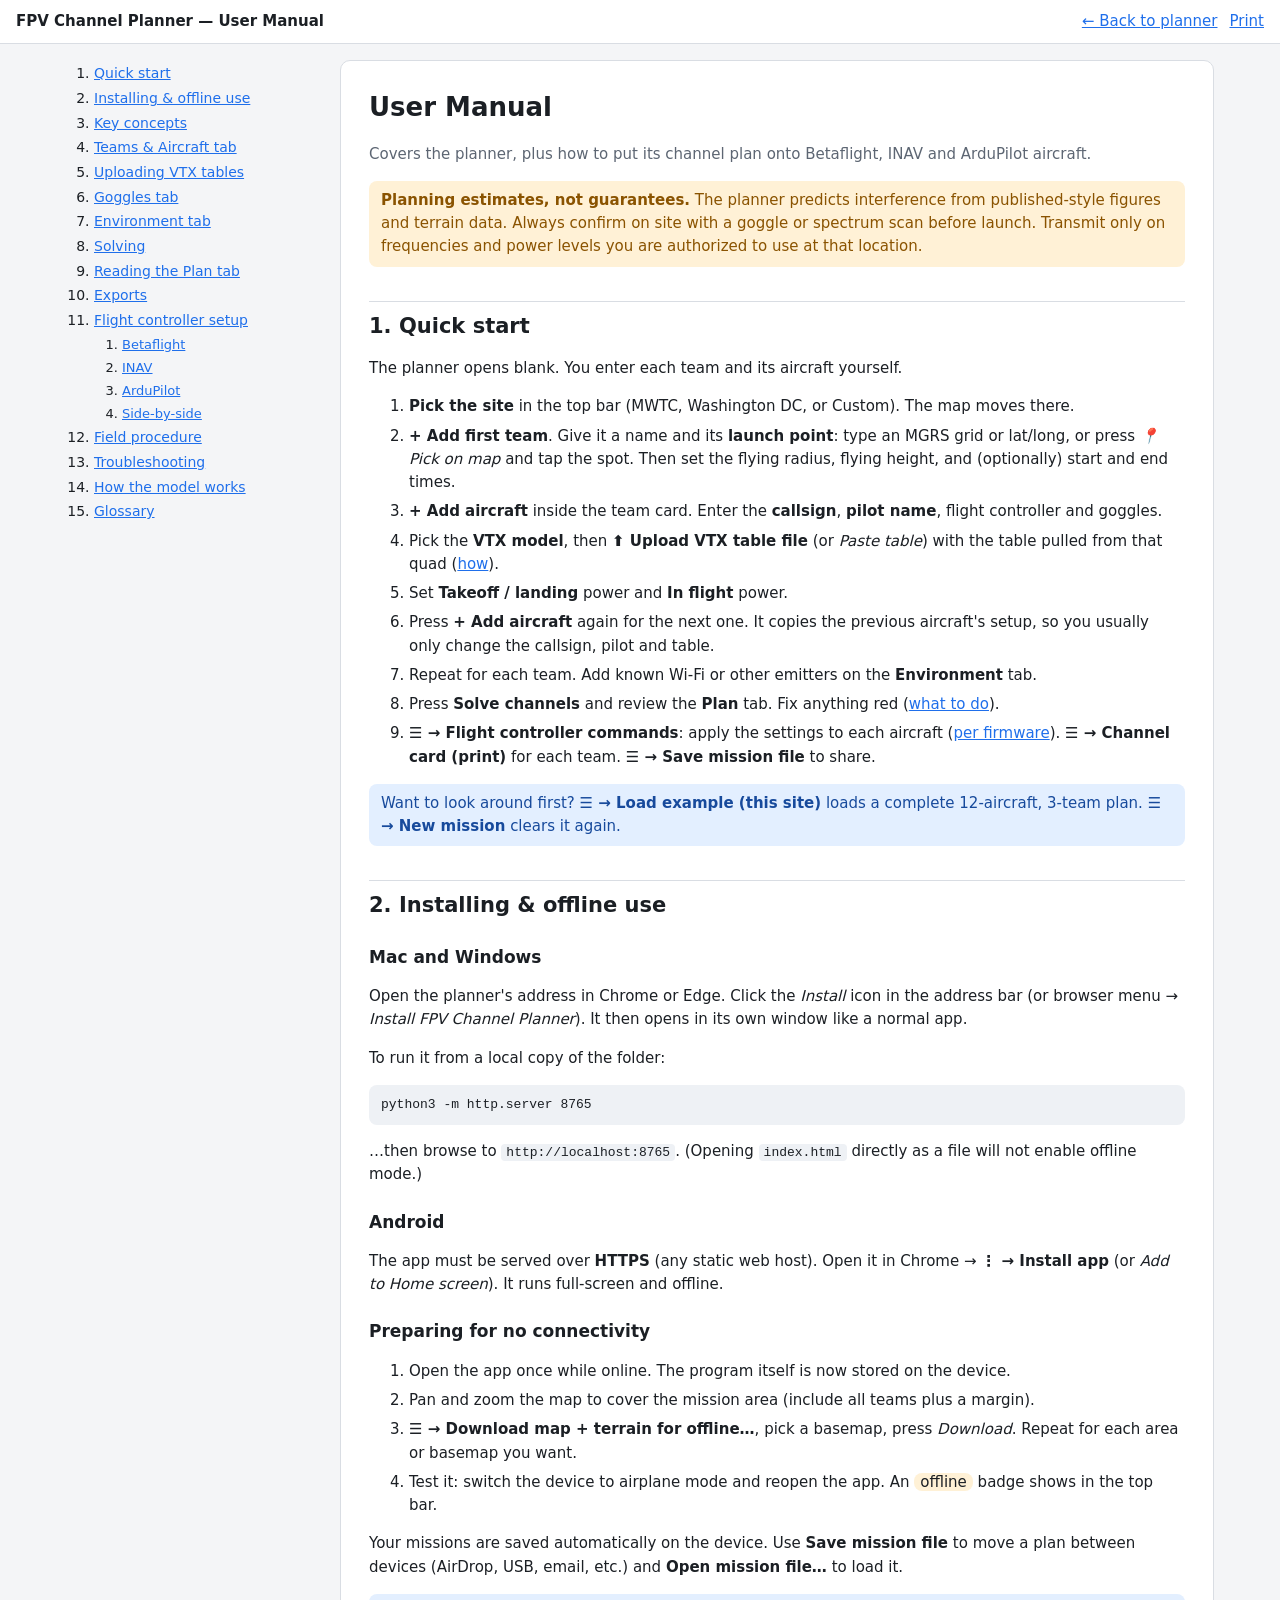
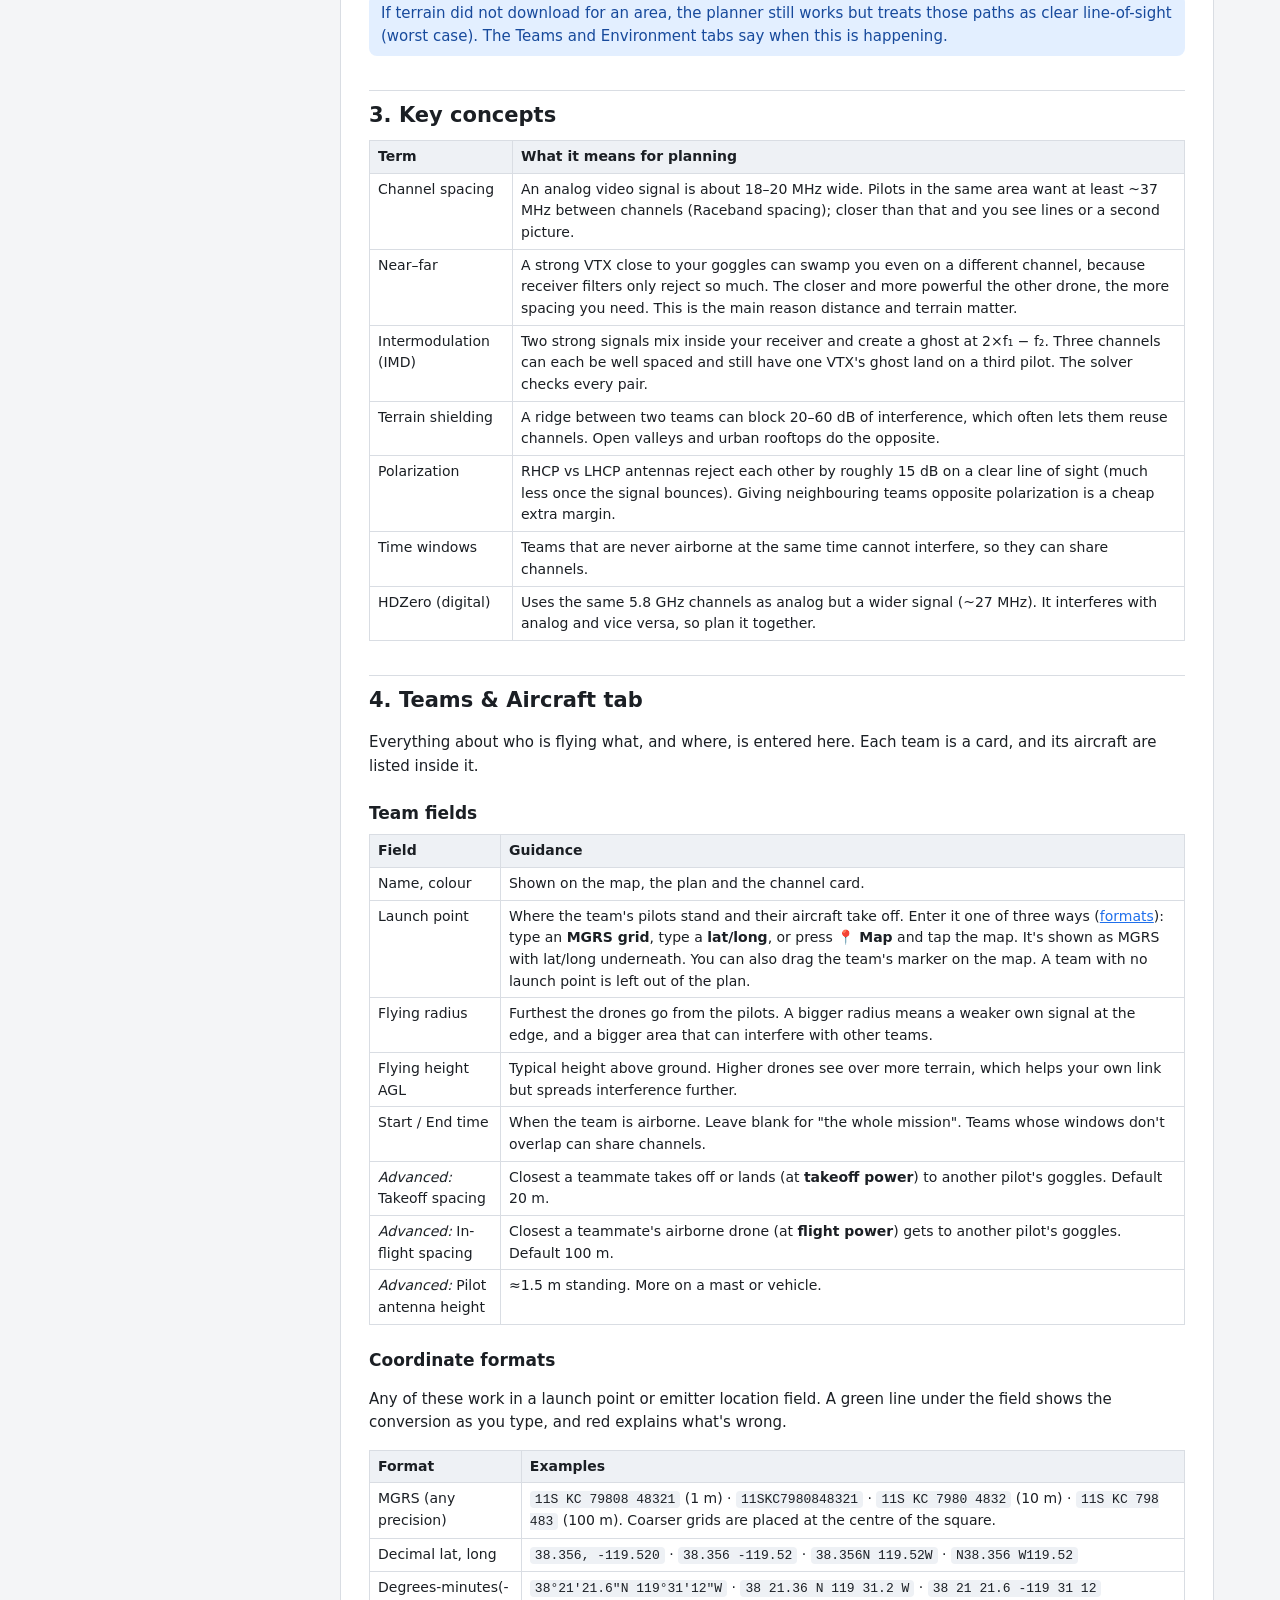
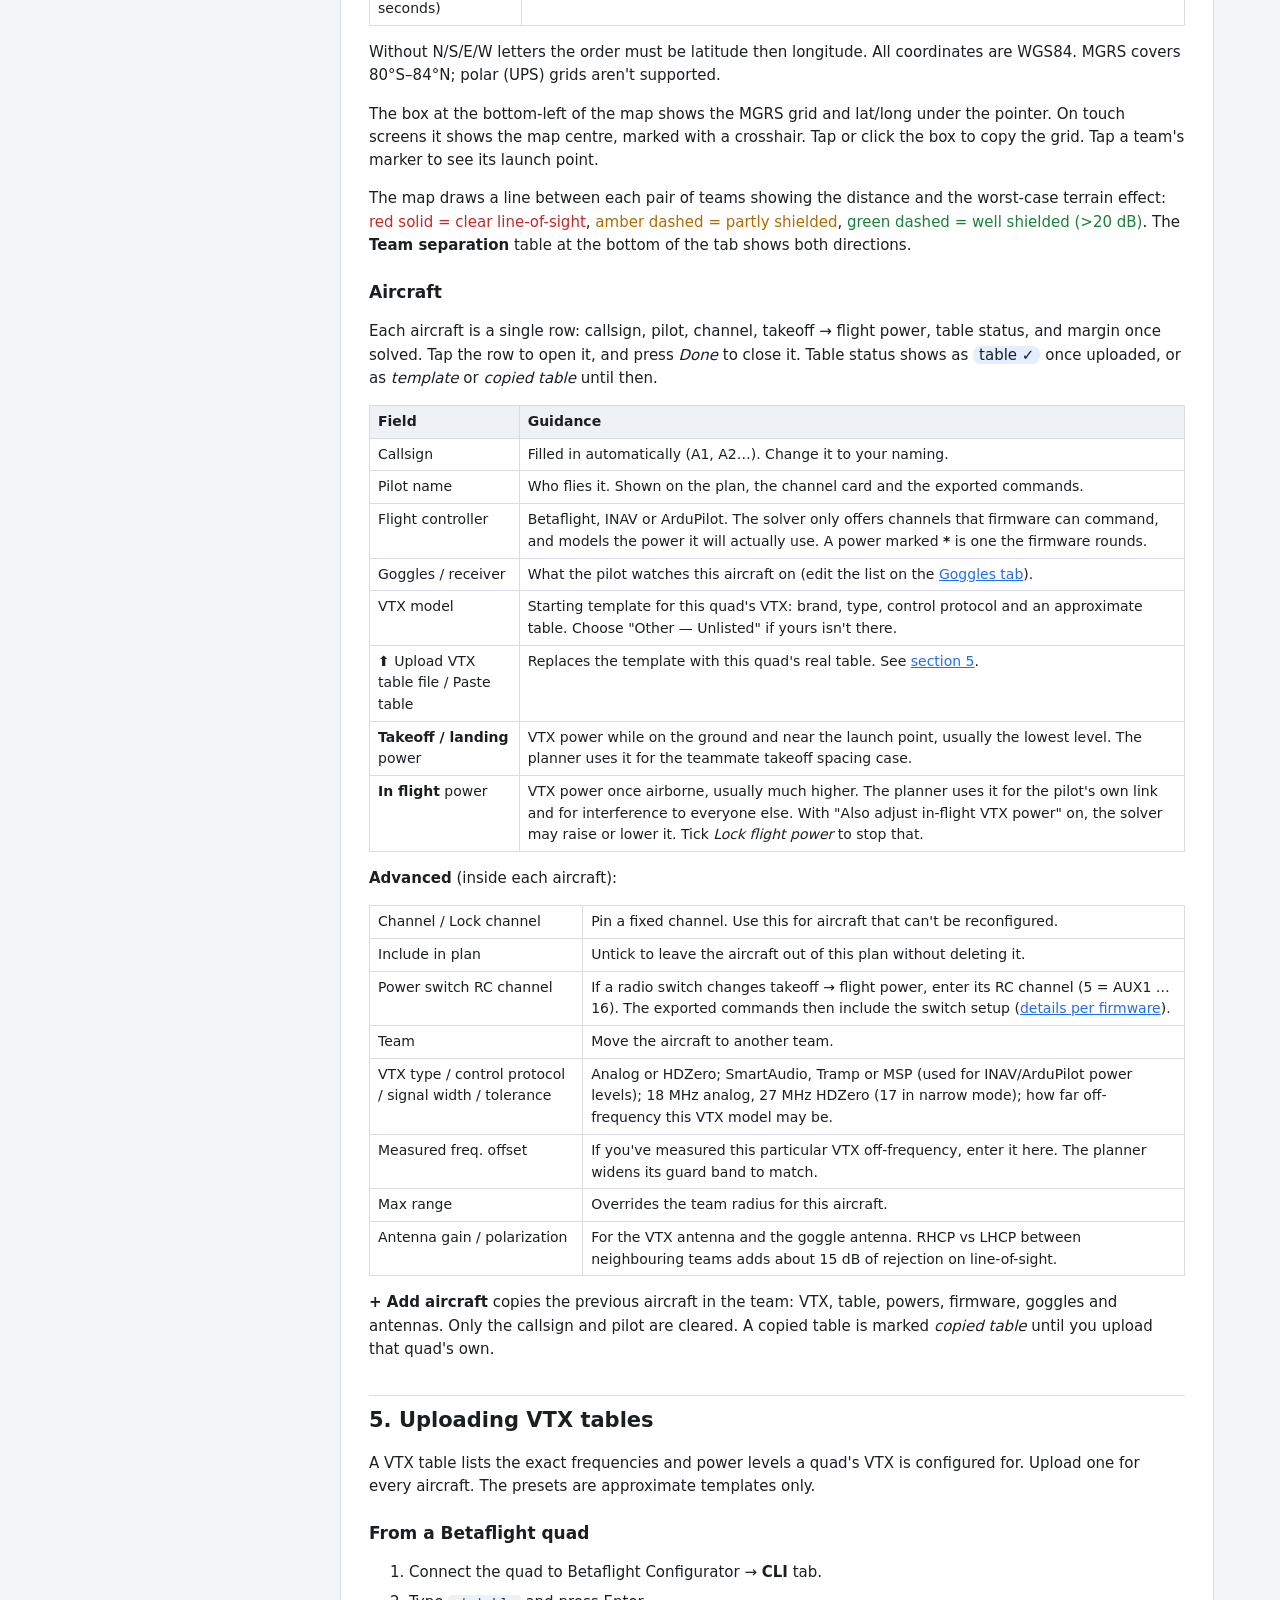
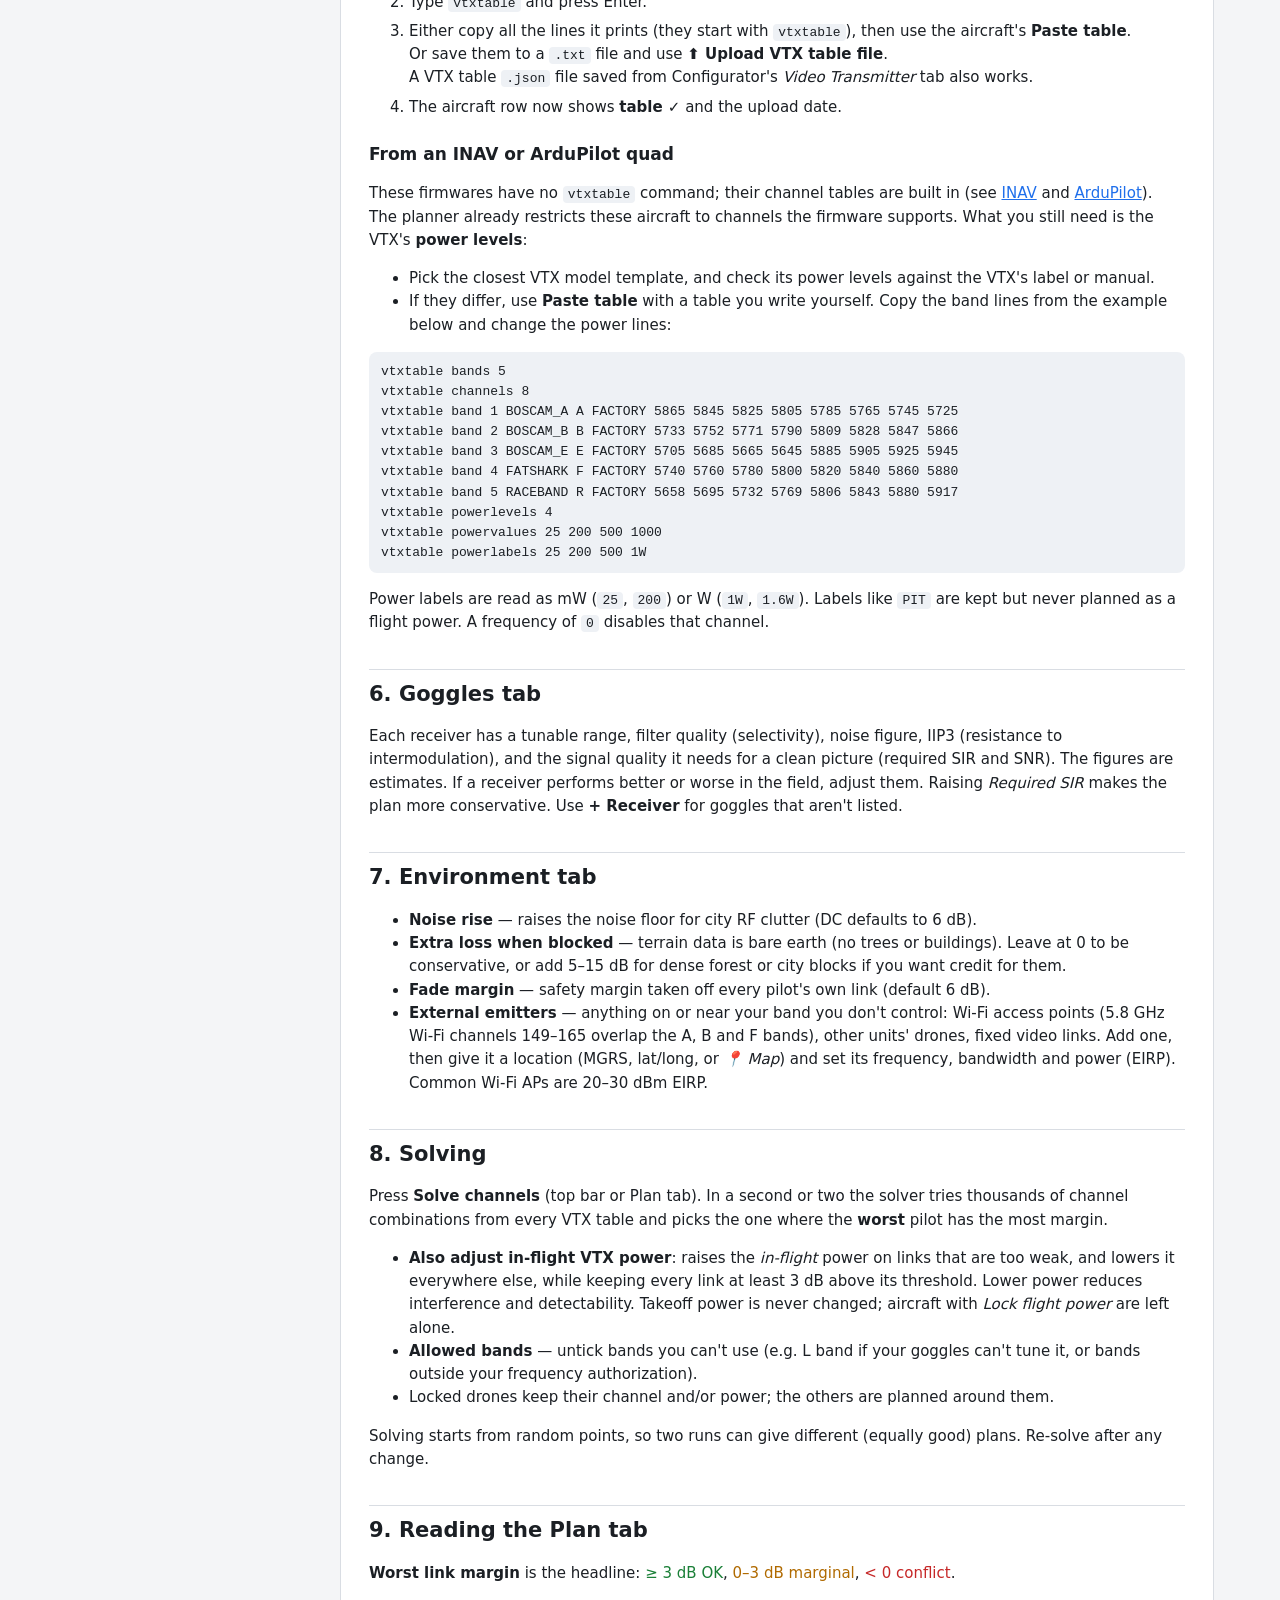
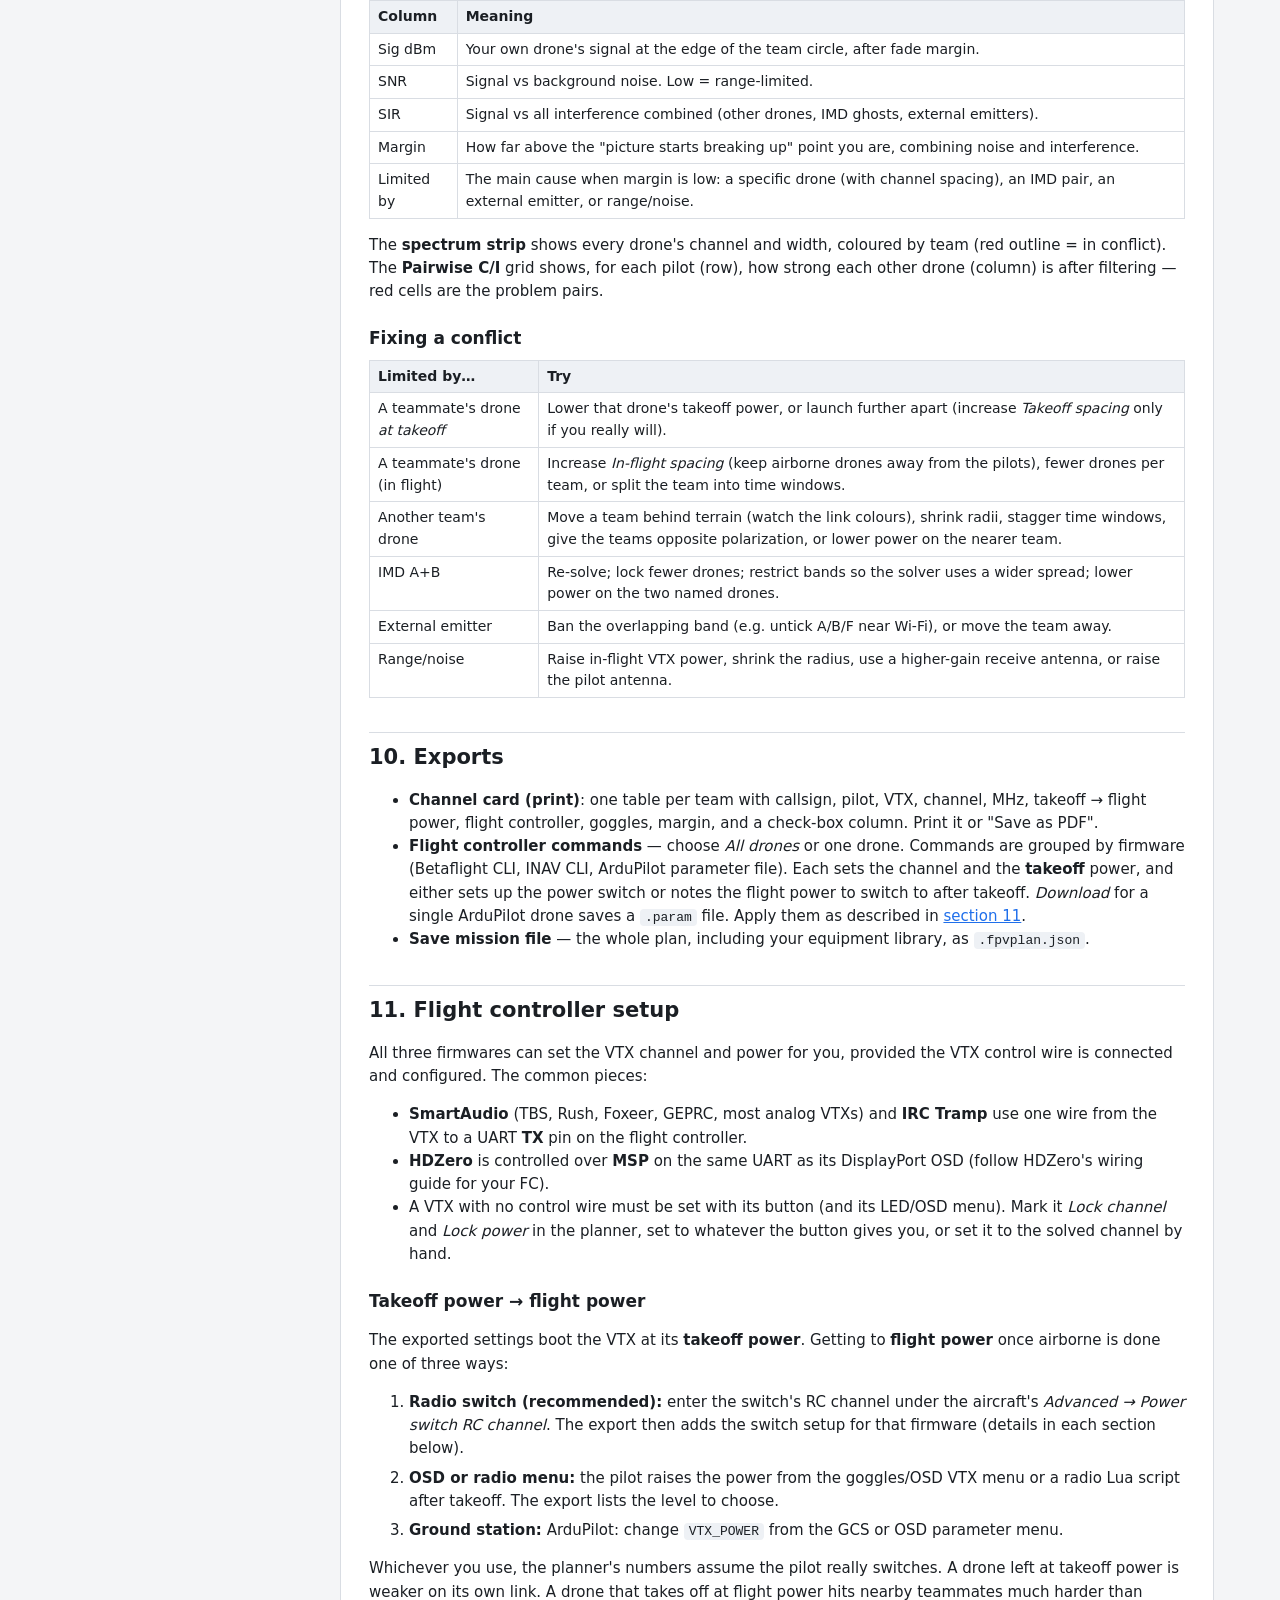
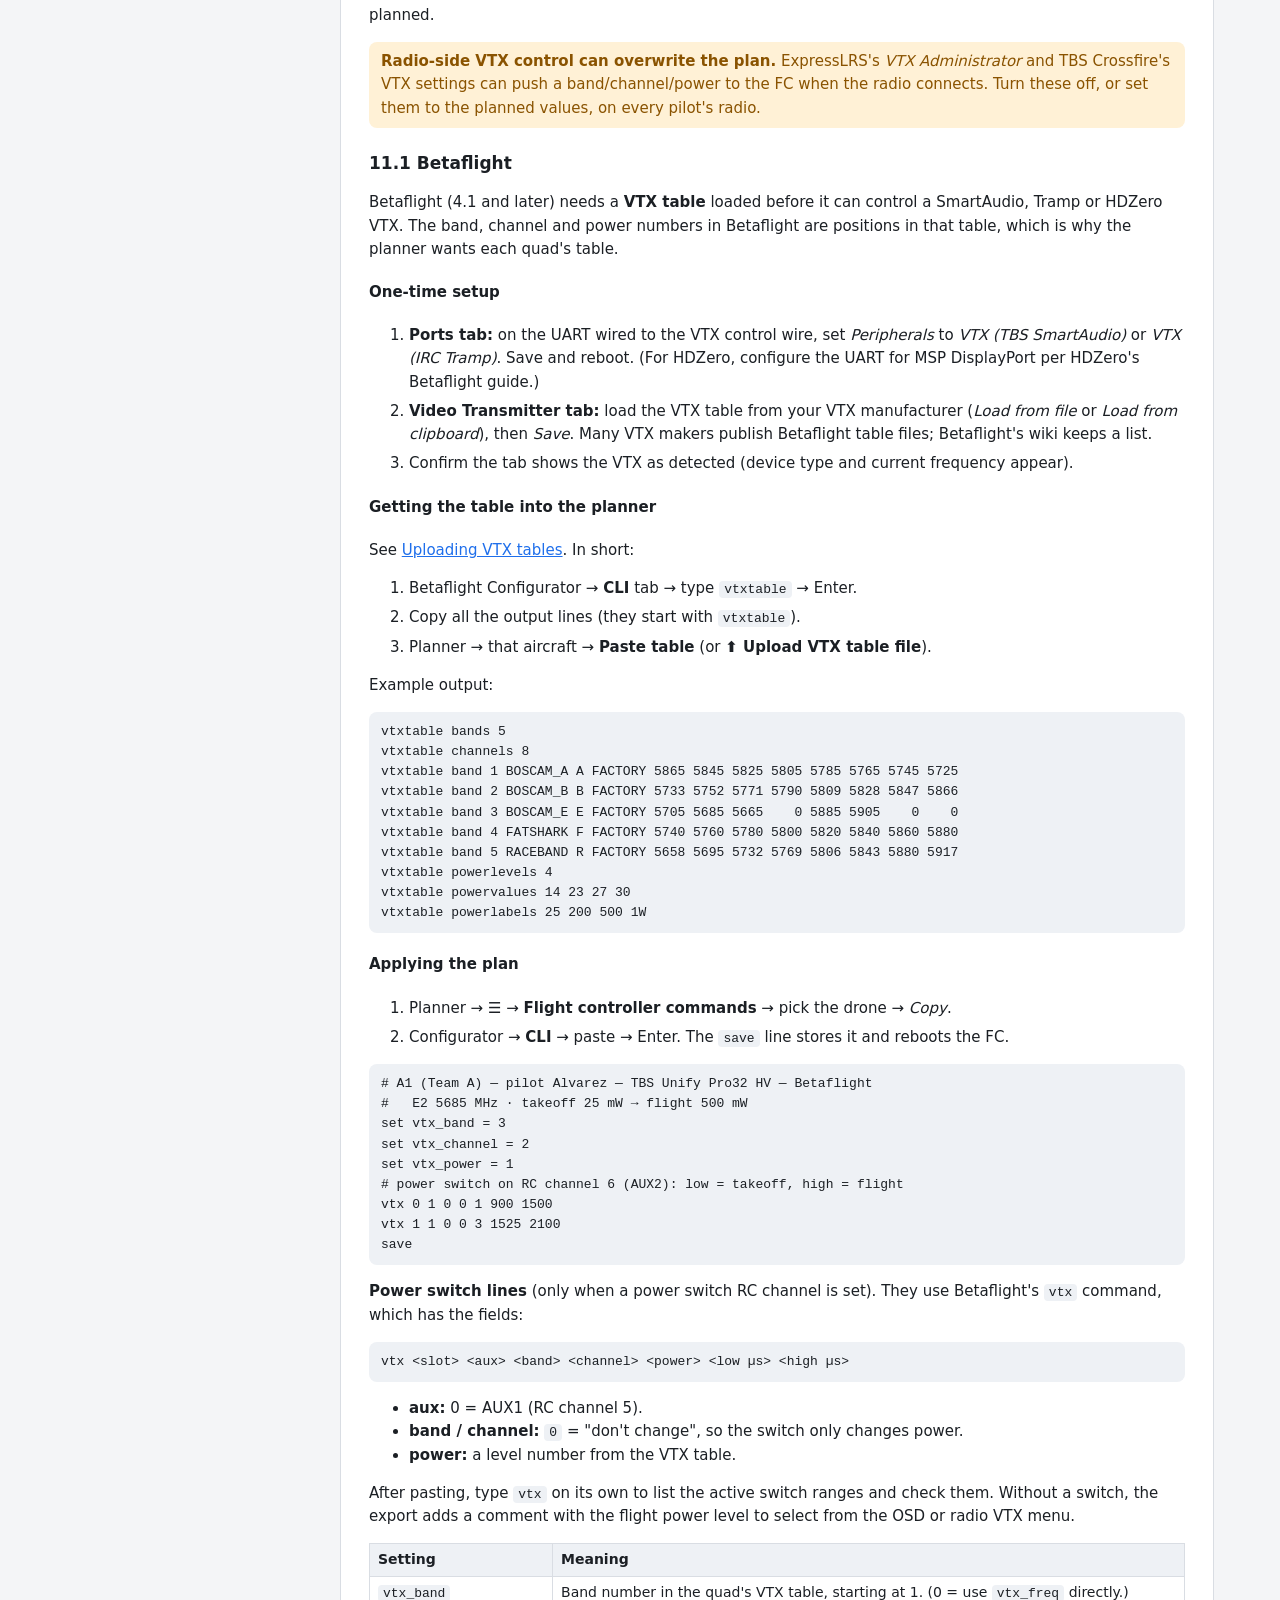
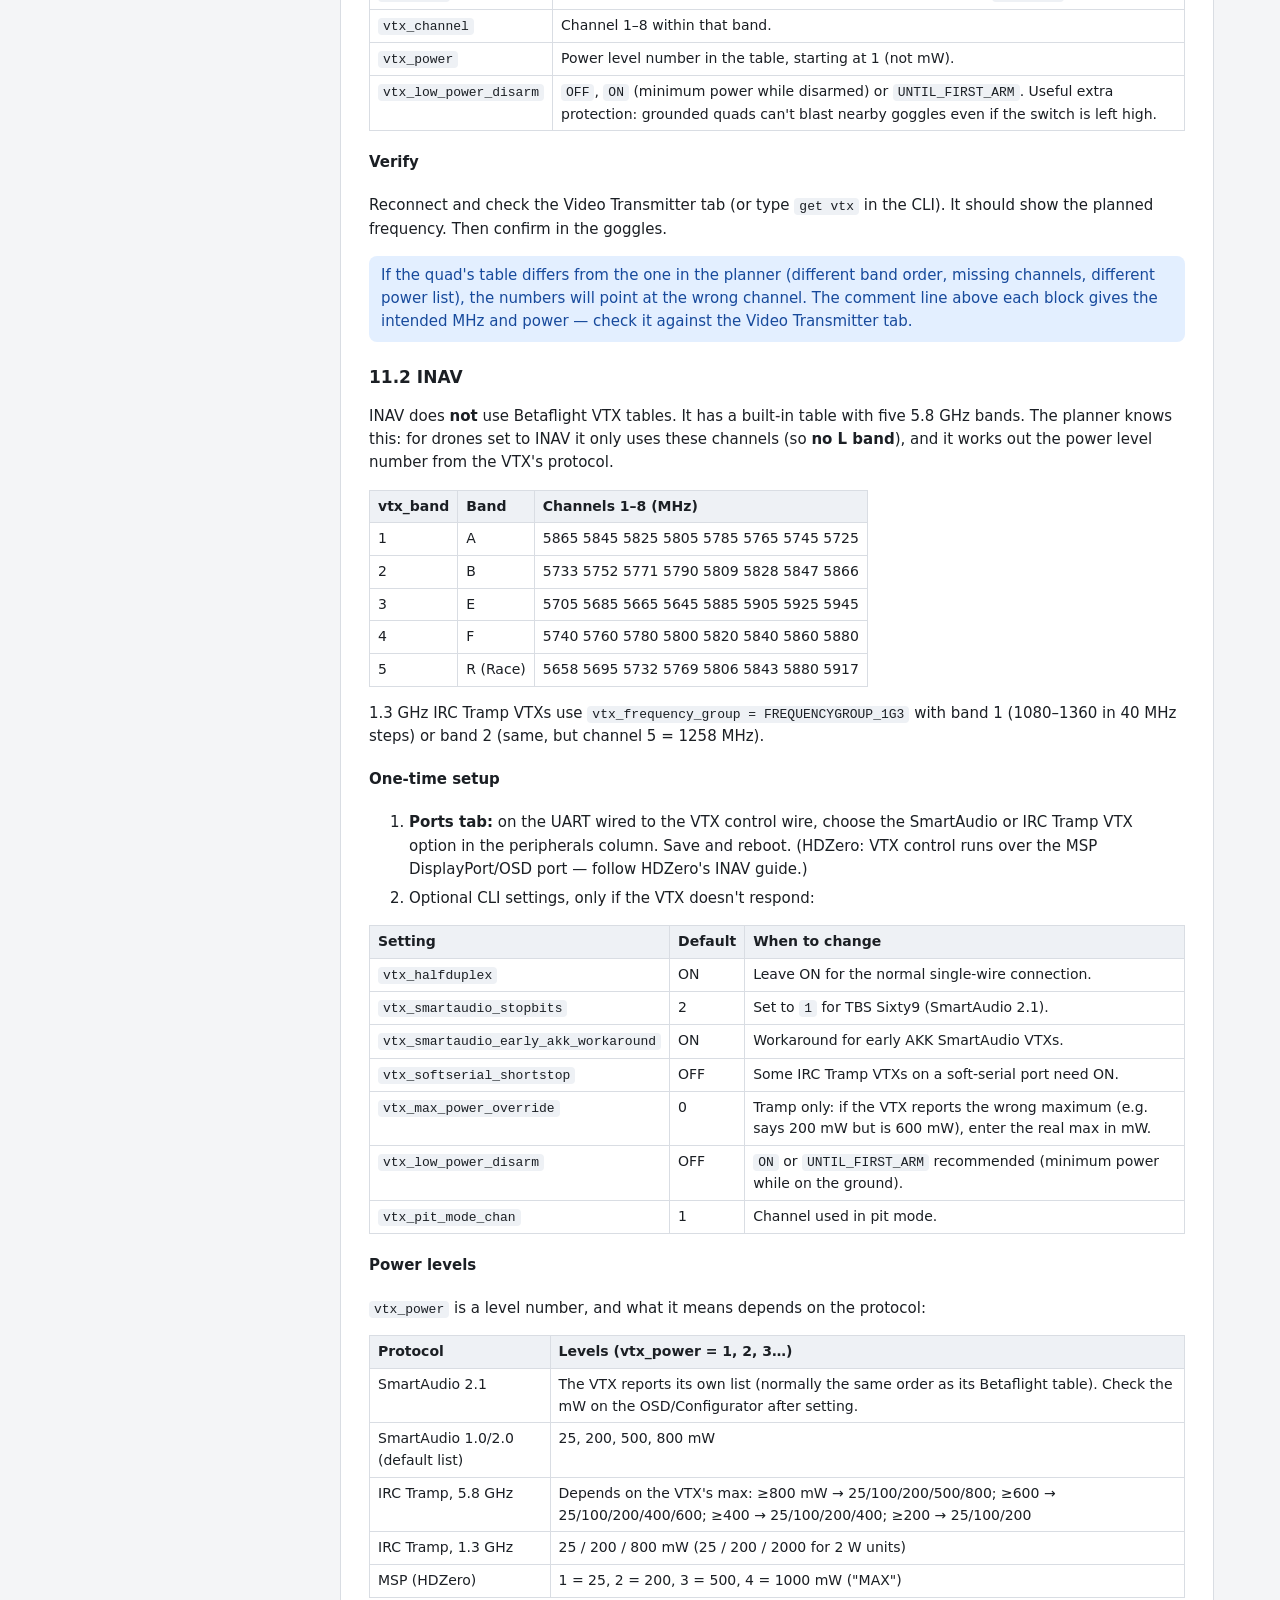
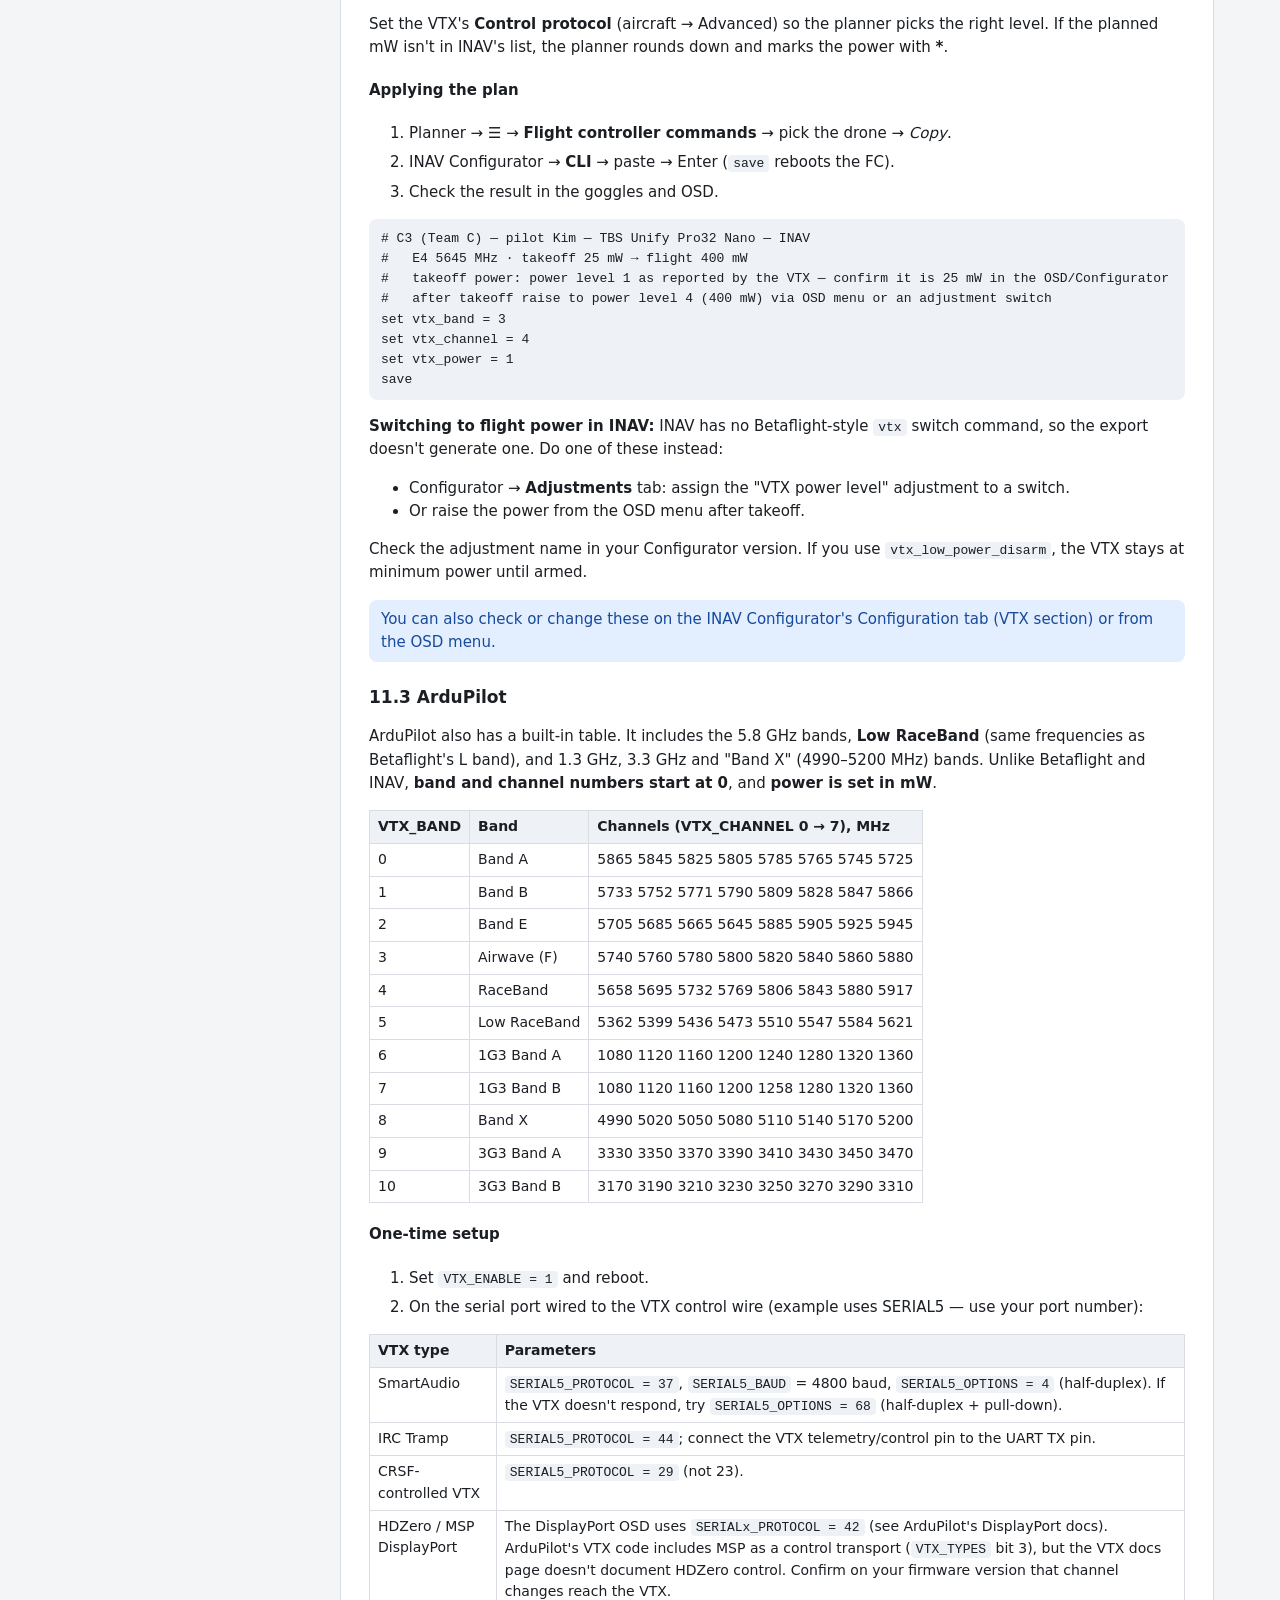
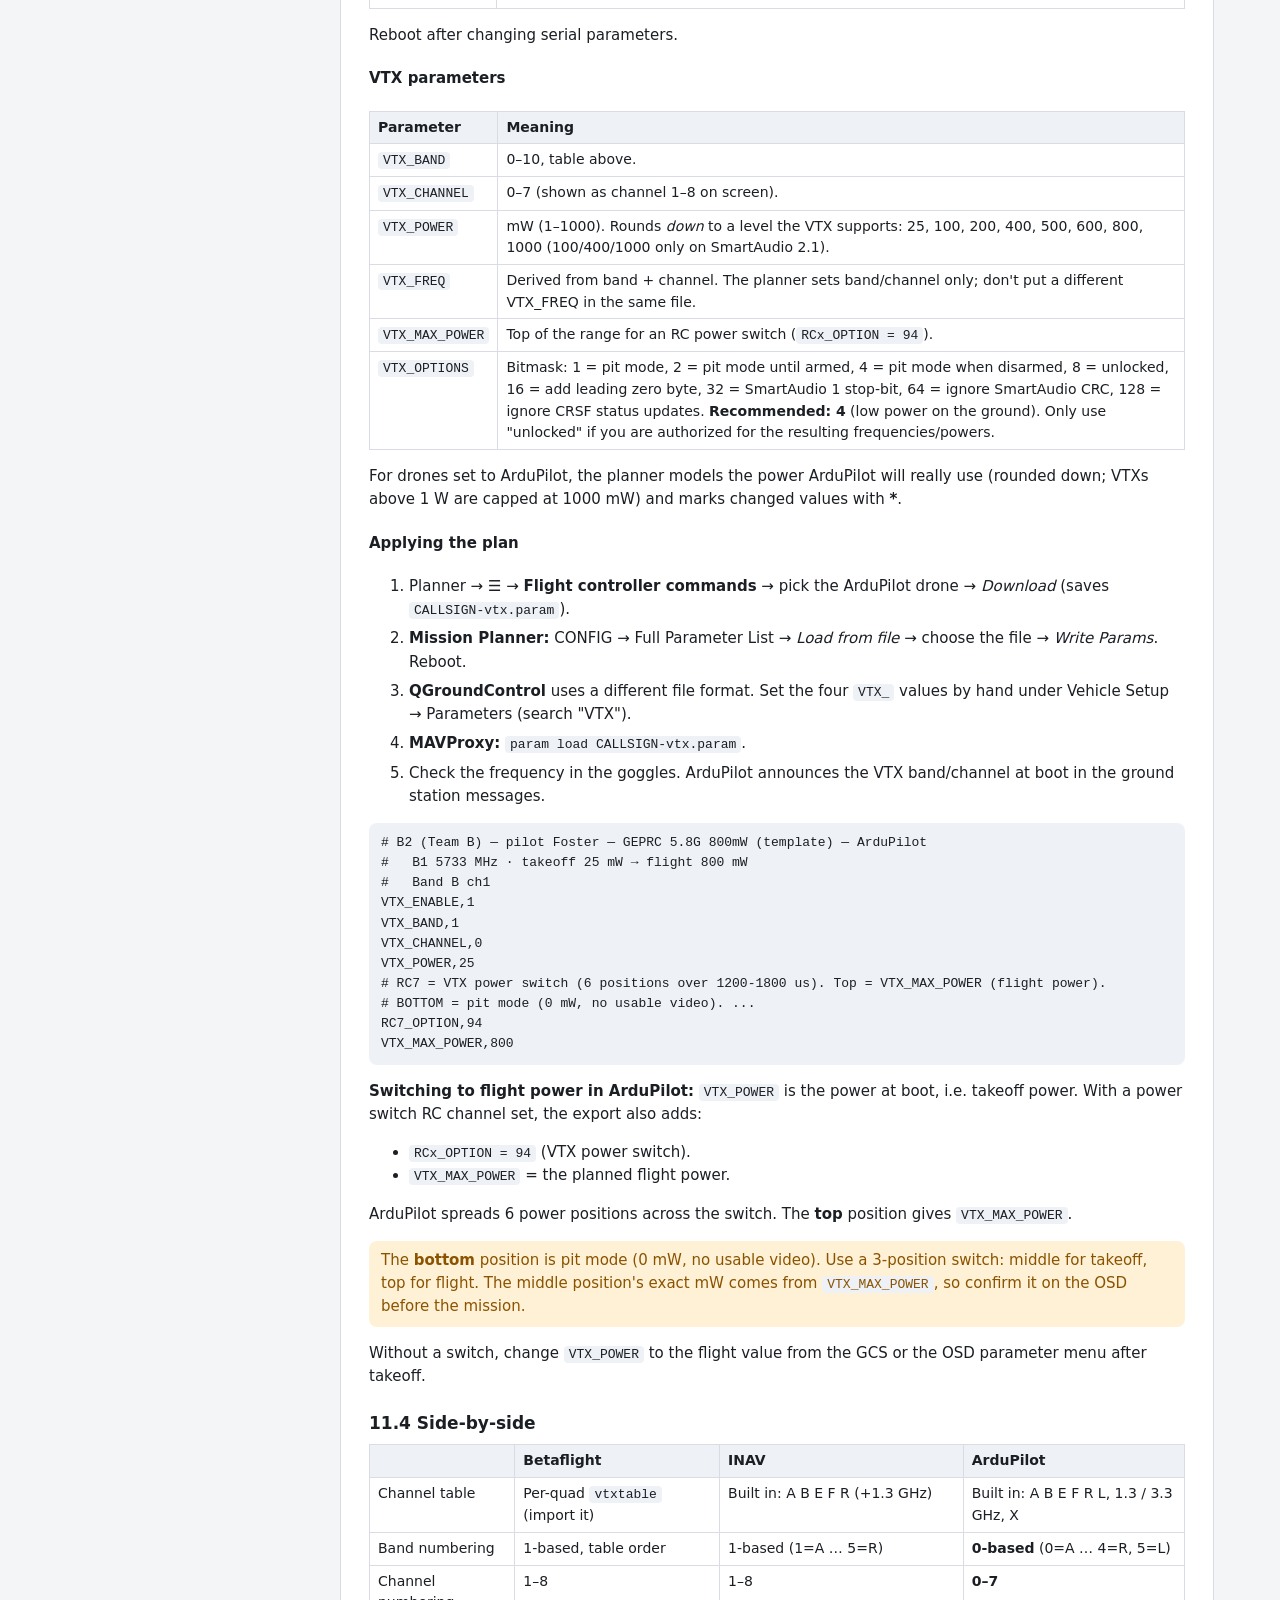
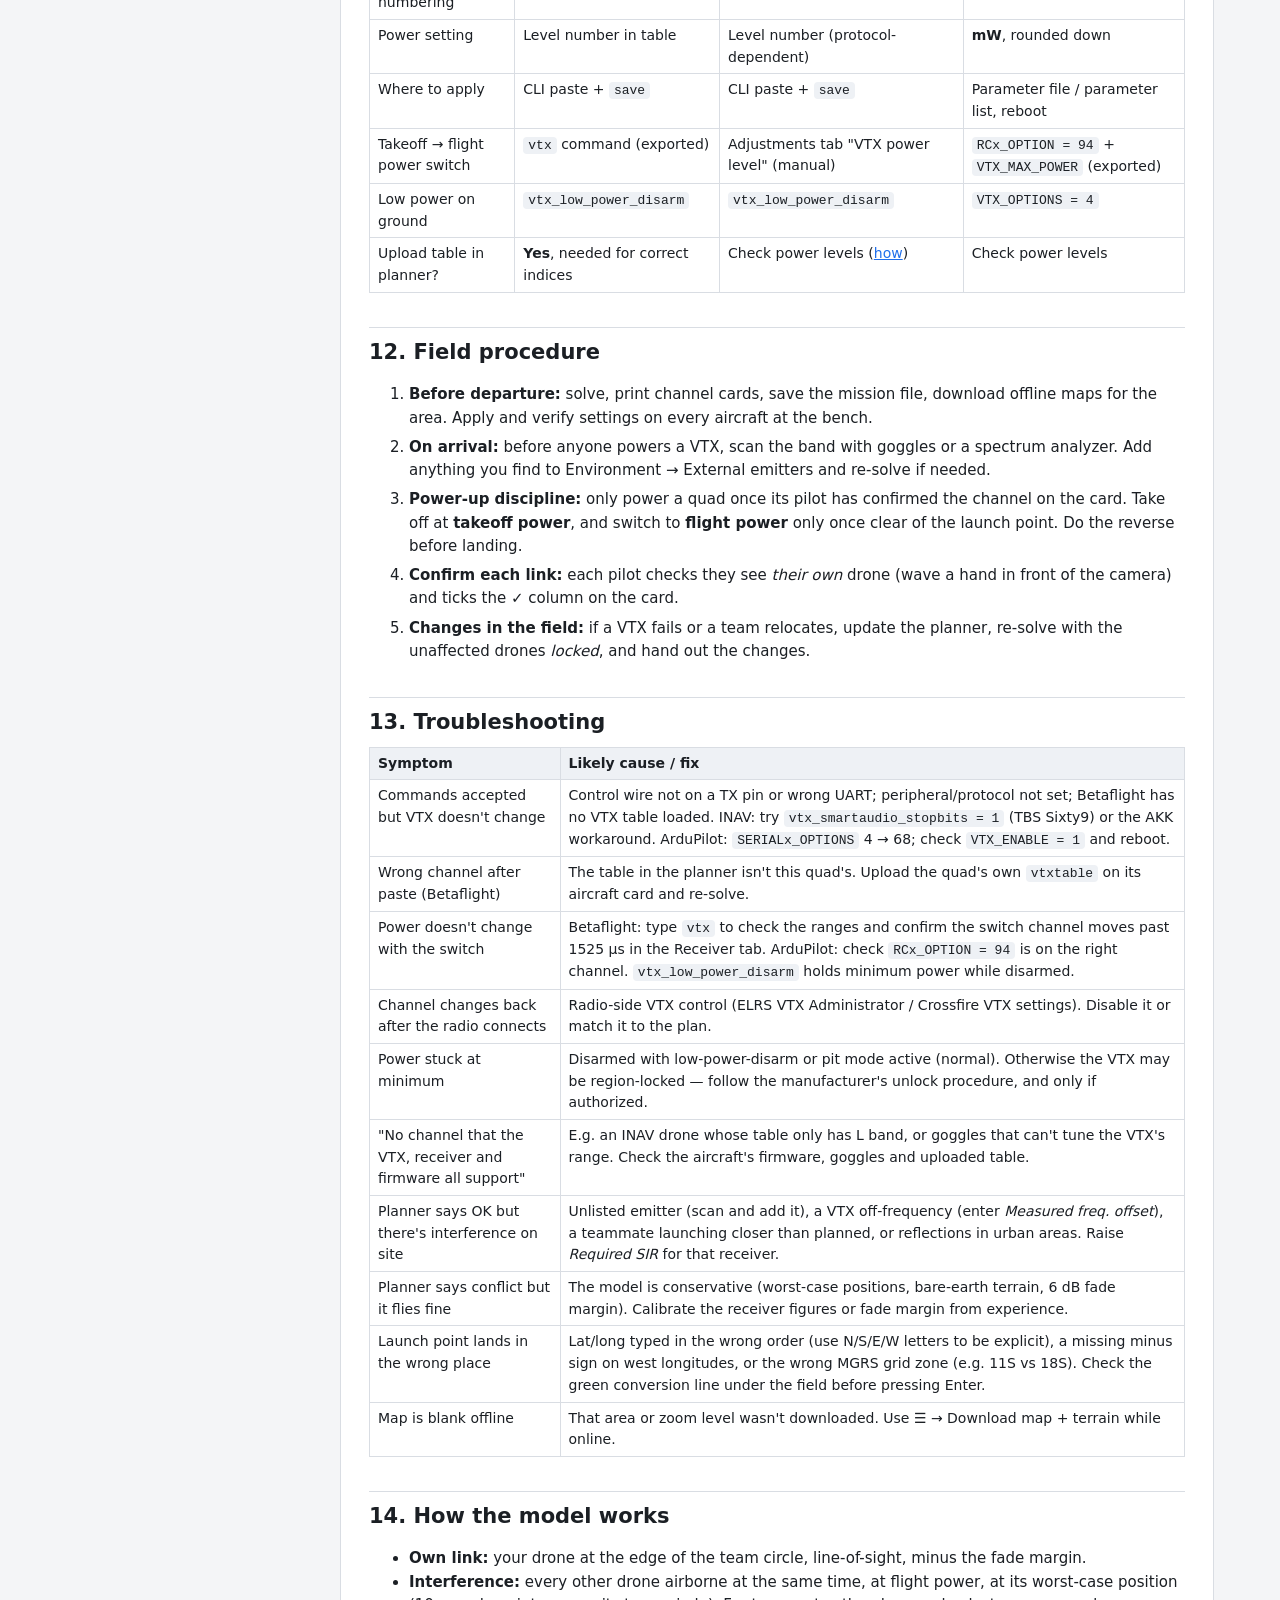
==== manual.html @ 7367bf39 "FPV channel planner: offline PWA for analog/HDZero VTX deconfliction - Teams with launch points (MGR" ====
<!doctype html>
<html lang="en">
<head>
  <meta charset="utf-8">
  <meta name="viewport" content="width=device-width, initial-scale=1, viewport-fit=cover">
  <title>FPV Planner Manual</title>
  <meta name="theme-color" content="#111418">
  <link rel="icon" href="icons/icon.svg" type="image/svg+xml">
  <link rel="stylesheet" href="css/manual.css">
</head>
<body>
<div class="top"><b>FPV Channel Planner — User Manual</b><a href="index.html">← Back to planner</a><a href="#" onclick="window.print();return false">Print</a></div>
<div class="wrap">
<nav class="toc" aria-label="Contents">
  <ol>
    <li><a href="#quickstart">Quick start</a></li>
    <li><a href="#install">Installing &amp; offline use</a></li>
    <li><a href="#concepts">Key concepts</a></li>
    <li><a href="#teams">Teams &amp; Aircraft tab</a></li>
    <li><a href="#pull-table">Uploading VTX tables</a></li>
    <li><a href="#goggles">Goggles tab</a></li>
    <li><a href="#environment">Environment tab</a></li>
    <li><a href="#solve">Solving</a></li>
    <li><a href="#reading">Reading the Plan tab</a></li>
    <li><a href="#export">Exports</a></li>
    <li><a href="#firmware">Flight controller setup</a>
      <ol>
        <li><a href="#betaflight">Betaflight</a></li>
        <li><a href="#inav">INAV</a></li>
        <li><a href="#ardupilot">ArduPilot</a></li>
        <li><a href="#fw-compare">Side-by-side</a></li>
      </ol>
    </li>
    <li><a href="#field">Field procedure</a></li>
    <li><a href="#trouble">Troubleshooting</a></li>
    <li><a href="#model">How the model works</a></li>
    <li><a href="#glossary">Glossary</a></li>
  </ol>
</nav>
<main>

<h1>User Manual</h1>
<p class="muted">Covers the planner, plus how to put its channel plan onto Betaflight, INAV and ArduPilot aircraft.</p>

<div class="warn"><b>Planning estimates, not guarantees.</b> The planner predicts interference from published-style figures and terrain data. Always confirm on site with a goggle or spectrum scan before launch. Transmit only on frequencies and power levels you are authorized to use at that location.</div>

<!-- ============================================================ -->
<h2 id="quickstart">1. Quick start</h2>
<p>The planner opens blank. You enter each team and its aircraft yourself.</p>
<ol class="steps">
  <li><b>Pick the site</b> in the top bar (MWTC, Washington DC, or Custom). The map moves there.</li>
  <li><b>+ Add first team</b>. Give it a name and its <b>launch point</b>: type an MGRS grid or lat/long, or press <i>📍 Pick on map</i> and tap the spot. Then set the flying radius, flying height, and (optionally) start and end times.</li>
  <li><b>+ Add aircraft</b> inside the team card. Enter the <b>callsign</b>, <b>pilot name</b>, flight controller and goggles.</li>
  <li>Pick the <b>VTX model</b>, then <b>⬆ Upload VTX table file</b> (or <i>Paste table</i>) with the table pulled from that quad (<a href="#pull-table">how</a>).</li>
  <li>Set <b>Takeoff / landing</b> power and <b>In flight</b> power.</li>
  <li>Press <b>+ Add aircraft</b> again for the next one. It copies the previous aircraft's setup, so you usually only change the callsign, pilot and table.</li>
  <li>Repeat for each team. Add known Wi-Fi or other emitters on the <b>Environment</b> tab.</li>
  <li>Press <b>Solve channels</b> and review the <b>Plan</b> tab. Fix anything red (<a href="#reading">what to do</a>).</li>
  <li><b>☰ → Flight controller commands</b>: apply the settings to each aircraft (<a href="#firmware">per firmware</a>). <b>☰ → Channel card (print)</b> for each team. <b>☰ → Save mission file</b> to share.</li>
</ol>
<div class="tip">Want to look around first? <b>☰ → Load example (this site)</b> loads a complete 12-aircraft, 3-team plan. <b>☰ → New mission</b> clears it again.</div>

<!-- ============================================================ -->
<h2 id="install">2. Installing &amp; offline use</h2>
<h3>Mac and Windows</h3>
<p>Open the planner's address in Chrome or Edge. Click the <i>Install</i> icon in the address bar (or browser menu → <i>Install FPV Channel Planner</i>). It then opens in its own window like a normal app.</p>
<p>To run it from a local copy of the folder:</p>
<pre><code>python3 -m http.server 8765</code></pre>
<p>…then browse to <code>http://localhost:8765</code>. (Opening <code>index.html</code> directly as a file will not enable offline mode.)</p>
<h3>Android</h3>
<p>The app must be served over <b>HTTPS</b> (any static web host). Open it in Chrome → <b>⋮ → Install app</b> (or <i>Add to Home screen</i>). It runs full-screen and offline.</p>
<h3>Preparing for no connectivity</h3>
<ol class="steps">
  <li>Open the app once while online. The program itself is now stored on the device.</li>
  <li>Pan and zoom the map to cover the mission area (include all teams plus a margin).</li>
  <li><b>☰ → Download map + terrain for offline…</b>, pick a basemap, press <i>Download</i>. Repeat for each area or basemap you want.</li>
  <li>Test it: switch the device to airplane mode and reopen the app. An <span style="background:var(--warn-bg);padding:0 6px;border-radius:8px">offline</span> badge shows in the top bar.</li>
</ol>
<p>Your missions are saved automatically on the device. Use <b>Save mission file</b> to move a plan between devices (AirDrop, USB, email, etc.) and <b>Open mission file…</b> to load it.</p>
<div class="tip">If terrain did not download for an area, the planner still works but treats those paths as clear line-of-sight (worst case). The Teams and Environment tabs say when this is happening.</div>

<!-- ============================================================ -->
<h2 id="concepts">3. Key concepts</h2>
<table>
  <tr><th>Term</th><th>What it means for planning</th></tr>
  <tr><td>Channel spacing</td><td>An analog video signal is about 18–20 MHz wide. Pilots in the same area want at least ~37 MHz between channels (Raceband spacing); closer than that and you see lines or a second picture.</td></tr>
  <tr><td>Near–far</td><td>A strong VTX close to your goggles can swamp you even on a different channel, because receiver filters only reject so much. The closer and more powerful the other drone, the more spacing you need. This is the main reason distance and terrain matter.</td></tr>
  <tr><td>Intermodulation (IMD)</td><td>Two strong signals mix inside your receiver and create a ghost at 2×f₁ − f₂. Three channels can each be well spaced and still have one VTX's ghost land on a third pilot. The solver checks every pair.</td></tr>
  <tr><td>Terrain shielding</td><td>A ridge between two teams can block 20–60 dB of interference, which often lets them reuse channels. Open valleys and urban rooftops do the opposite.</td></tr>
  <tr><td>Polarization</td><td>RHCP vs LHCP antennas reject each other by roughly 15 dB on a clear line of sight (much less once the signal bounces). Giving neighbouring teams opposite polarization is a cheap extra margin.</td></tr>
  <tr><td>Time windows</td><td>Teams that are never airborne at the same time cannot interfere, so they can share channels.</td></tr>
  <tr><td>HDZero (digital)</td><td>Uses the same 5.8 GHz channels as analog but a wider signal (~27 MHz). It interferes with analog and vice versa, so plan it together.</td></tr>
</table>

<!-- ============================================================ -->
<h2 id="teams">4. Teams &amp; Aircraft tab</h2>
<p>Everything about who is flying what, and where, is entered here. Each team is a card, and its aircraft are listed inside it.</p>
<h3>Team fields</h3>
<table>
  <tr><th>Field</th><th>Guidance</th></tr>
  <tr><td>Name, colour</td><td>Shown on the map, the plan and the channel card.</td></tr>
  <tr><td>Launch point</td><td>Where the team's pilots stand and their aircraft take off. Enter it one of three ways (<a href="#coords">formats</a>): type an <b>MGRS grid</b>, type a <b>lat/long</b>, or press <b>📍 Map</b> and tap the map. It's shown as MGRS with lat/long underneath. You can also drag the team's marker on the map. A team with no launch point is left out of the plan.</td></tr>
  <tr><td>Flying radius</td><td>Furthest the drones go from the pilots. A bigger radius means a weaker own signal at the edge, and a bigger area that can interfere with other teams.</td></tr>
  <tr><td>Flying height AGL</td><td>Typical height above ground. Higher drones see over more terrain, which helps your own link but spreads interference further.</td></tr>
  <tr><td>Start / End time</td><td>When the team is airborne. Leave blank for "the whole mission". Teams whose windows don't overlap can share channels.</td></tr>
  <tr><td><i>Advanced:</i> Takeoff spacing</td><td>Closest a teammate takes off or lands (at <b>takeoff power</b>) to another pilot's goggles. Default 20 m.</td></tr>
  <tr><td><i>Advanced:</i> In-flight spacing</td><td>Closest a teammate's airborne drone (at <b>flight power</b>) gets to another pilot's goggles. Default 100 m.</td></tr>
  <tr><td><i>Advanced:</i> Pilot antenna height</td><td>≈1.5 m standing. More on a mast or vehicle.</td></tr>
</table>
<h3 id="coords">Coordinate formats</h3>
<p>Any of these work in a launch point or emitter location field. A green line under the field shows the conversion as you type, and red explains what's wrong.</p>
<table>
  <tr><th>Format</th><th>Examples</th></tr>
  <tr><td>MGRS (any precision)</td><td><code>11S KC 79808 48321</code> (1 m) · <code>11SKC7980848321</code> · <code>11S KC 7980 4832</code> (10 m) · <code>11S KC 798 483</code> (100 m). Coarser grids are placed at the centre of the square.</td></tr>
  <tr><td>Decimal lat, long</td><td><code>38.356, -119.520</code> · <code>38.356 -119.52</code> · <code>38.356N 119.52W</code> · <code>N38.356 W119.52</code></td></tr>
  <tr><td>Degrees-minutes(-seconds)</td><td><code>38°21'21.6"N 119°31'12"W</code> · <code>38 21.36 N 119 31.2 W</code> · <code>38 21 21.6 -119 31 12</code></td></tr>
</table>
<p>Without N/S/E/W letters the order must be latitude then longitude. All coordinates are WGS84. MGRS covers 80°S–84°N; polar (UPS) grids aren't supported.</p>
<p>The box at the bottom-left of the map shows the MGRS grid and lat/long under the pointer. On touch screens it shows the map centre, marked with a crosshair. Tap or click the box to copy the grid. Tap a team's marker to see its launch point.</p>

<p>The map draws a line between each pair of teams showing the distance and the worst-case terrain effect: <span style="color:#c62828">red solid = clear line-of-sight</span>, <span style="color:#b06a00">amber dashed = partly shielded</span>, <span style="color:#1a7f37">green dashed = well shielded (&gt;20 dB)</span>. The <b>Team separation</b> table at the bottom of the tab shows both directions.</p>

<h3 id="aircraft">Aircraft</h3>
<p>Each aircraft is a single row: callsign, pilot, channel, takeoff → flight power, table status, and margin once solved. Tap the row to open it, and press <i>Done</i> to close it. Table status shows as <span style="background:var(--tip-bg);padding:0 6px;border-radius:8px">table ✓</span> once uploaded, or as <i>template</i> or <i>copied table</i> until then.</p>
<table>
  <tr><th>Field</th><th>Guidance</th></tr>
  <tr><td>Callsign</td><td>Filled in automatically (A1, A2…). Change it to your naming.</td></tr>
  <tr><td>Pilot name</td><td>Who flies it. Shown on the plan, the channel card and the exported commands.</td></tr>
  <tr><td>Flight controller</td><td>Betaflight, INAV or ArduPilot. The solver only offers channels that firmware can command, and models the power it will actually use. A power marked <b>*</b> is one the firmware rounds.</td></tr>
  <tr><td>Goggles / receiver</td><td>What the pilot watches this aircraft on (edit the list on the <a href="#goggles">Goggles tab</a>).</td></tr>
  <tr><td>VTX model</td><td>Starting template for this quad's VTX: brand, type, control protocol and an approximate table. Choose "Other — Unlisted" if yours isn't there.</td></tr>
  <tr><td>⬆ Upload VTX table file / Paste table</td><td>Replaces the template with this quad's real table. See <a href="#pull-table">section 5</a>.</td></tr>
  <tr><td><b>Takeoff / landing</b> power</td><td>VTX power while on the ground and near the launch point, usually the lowest level. The planner uses it for the teammate takeoff spacing case.</td></tr>
  <tr><td><b>In flight</b> power</td><td>VTX power once airborne, usually much higher. The planner uses it for the pilot's own link and for interference to everyone else. With "Also adjust in-flight VTX power" on, the solver may raise or lower it. Tick <i>Lock flight power</i> to stop that.</td></tr>
</table>
<p><b>Advanced</b> (inside each aircraft):</p>
<table>
  <tr><td>Channel / Lock channel</td><td>Pin a fixed channel. Use this for aircraft that can't be reconfigured.</td></tr>
  <tr><td>Include in plan</td><td>Untick to leave the aircraft out of this plan without deleting it.</td></tr>
  <tr><td>Power switch RC channel</td><td>If a radio switch changes takeoff → flight power, enter its RC channel (5 = AUX1 … 16). The exported commands then include the switch setup (<a href="#power-switch">details per firmware</a>).</td></tr>
  <tr><td>Team</td><td>Move the aircraft to another team.</td></tr>
  <tr><td>VTX type / control protocol / signal width / tolerance</td><td>Analog or HDZero; SmartAudio, Tramp or MSP (used for INAV/ArduPilot power levels); 18 MHz analog, 27 MHz HDZero (17 in narrow mode); how far off-frequency this VTX model may be.</td></tr>
  <tr><td>Measured freq. offset</td><td>If you've measured this particular VTX off-frequency, enter it here. The planner widens its guard band to match.</td></tr>
  <tr><td>Max range</td><td>Overrides the team radius for this aircraft.</td></tr>
  <tr><td>Antenna gain / polarization</td><td>For the VTX antenna and the goggle antenna. RHCP vs LHCP between neighbouring teams adds about 15 dB of rejection on line-of-sight.</td></tr>
</table>
<p><b>+ Add aircraft</b> copies the previous aircraft in the team: VTX, table, powers, firmware, goggles and antennas. Only the callsign and pilot are cleared. A copied table is marked <i>copied table</i> until you upload that quad's own.</p>

<!-- ============================================================ -->
<h2 id="pull-table">5. Uploading VTX tables</h2>
<p>A VTX table lists the exact frequencies and power levels a quad's VTX is configured for. Upload one for every aircraft. The presets are approximate templates only.</p>
<h3>From a Betaflight quad</h3>
<ol class="steps">
  <li>Connect the quad to Betaflight Configurator → <b>CLI</b> tab.</li>
  <li>Type <code>vtxtable</code> and press Enter.</li>
  <li>Either copy all the lines it prints (they start with <code>vtxtable</code>), then use the aircraft's <b>Paste table</b>.
    <br>Or save them to a <code>.txt</code> file and use <b>⬆ Upload VTX table file</b>.
    <br>A VTX table <code>.json</code> file saved from Configurator's <i>Video Transmitter</i> tab also works.</li>
  <li>The aircraft row now shows <b>table ✓</b> and the upload date.</li>
</ol>
<h3>From an INAV or ArduPilot quad</h3>
<p>These firmwares have no <code>vtxtable</code> command; their channel tables are built in (see <a href="#inav">INAV</a> and <a href="#ardupilot">ArduPilot</a>). The planner already restricts these aircraft to channels the firmware supports. What you still need is the VTX's <b>power levels</b>:</p>
<ul>
  <li>Pick the closest VTX model template, and check its power levels against the VTX's label or manual.</li>
  <li>If they differ, use <b>Paste table</b> with a table you write yourself. Copy the band lines from the example below and change the power lines:</li>
</ul>
<pre><code>vtxtable bands 5
vtxtable channels 8
vtxtable band 1 BOSCAM_A A FACTORY 5865 5845 5825 5805 5785 5765 5745 5725
vtxtable band 2 BOSCAM_B B FACTORY 5733 5752 5771 5790 5809 5828 5847 5866
vtxtable band 3 BOSCAM_E E FACTORY 5705 5685 5665 5645 5885 5905 5925 5945
vtxtable band 4 FATSHARK F FACTORY 5740 5760 5780 5800 5820 5840 5860 5880
vtxtable band 5 RACEBAND R FACTORY 5658 5695 5732 5769 5806 5843 5880 5917
vtxtable powerlevels 4
vtxtable powervalues 25 200 500 1000
vtxtable powerlabels 25 200 500 1W</code></pre>
<p>Power labels are read as mW (<code>25</code>, <code>200</code>) or W (<code>1W</code>, <code>1.6W</code>). Labels like <code>PIT</code> are kept but never planned as a flight power. A frequency of <code>0</code> disables that channel.</p>

<!-- ============================================================ -->
<h2 id="goggles">6. Goggles tab</h2>
<p>Each receiver has a tunable range, filter quality (selectivity), noise figure, IIP3 (resistance to intermodulation), and the signal quality it needs for a clean picture (required SIR and SNR). The figures are estimates. If a receiver performs better or worse in the field, adjust them. Raising <i>Required SIR</i> makes the plan more conservative. Use <b>+ Receiver</b> for goggles that aren't listed.</p>

<!-- ============================================================ -->
<h2 id="environment">7. Environment tab</h2>
<ul>
  <li><b>Noise rise</b> — raises the noise floor for city RF clutter (DC defaults to 6 dB).</li>
  <li><b>Extra loss when blocked</b> — terrain data is bare earth (no trees or buildings). Leave at 0 to be conservative, or add 5–15 dB for dense forest or city blocks if you want credit for them.</li>
  <li><b>Fade margin</b> — safety margin taken off every pilot's own link (default 6 dB).</li>
  <li><b>External emitters</b> — anything on or near your band you don't control: Wi-Fi access points (5.8 GHz Wi-Fi channels 149–165 overlap the A, B and F bands), other units' drones, fixed video links. Add one, then give it a location (MGRS, lat/long, or <i>📍 Map</i>) and set its frequency, bandwidth and power (EIRP). Common Wi-Fi APs are 20–30 dBm EIRP.</li>
</ul>

<!-- ============================================================ -->
<h2 id="solve">8. Solving</h2>
<p>Press <b>Solve channels</b> (top bar or Plan tab). In a second or two the solver tries thousands of channel combinations from every VTX table and picks the one where the <b>worst</b> pilot has the most margin.</p>
<ul>
  <li><b>Also adjust in-flight VTX power</b>: raises the <i>in-flight</i> power on links that are too weak, and lowers it everywhere else, while keeping every link at least 3 dB above its threshold. Lower power reduces interference and detectability. Takeoff power is never changed; aircraft with <i>Lock flight power</i> are left alone.</li>
  <li><b>Allowed bands</b> — untick bands you can't use (e.g. L band if your goggles can't tune it, or bands outside your frequency authorization).</li>
  <li>Locked drones keep their channel and/or power; the others are planned around them.</li>
</ul>
<p>Solving starts from random points, so two runs can give different (equally good) plans. Re-solve after any change.</p>

<!-- ============================================================ -->
<h2 id="reading">9. Reading the Plan tab</h2>
<p><b>Worst link margin</b> is the headline: <span style="color:#1a7f37">≥ 3 dB OK</span>, <span style="color:#b06a00">0–3 dB marginal</span>, <span style="color:#c62828">&lt; 0 conflict</span>.</p>
<table>
  <tr><th>Column</th><th>Meaning</th></tr>
  <tr><td>Sig dBm</td><td>Your own drone's signal at the edge of the team circle, after fade margin.</td></tr>
  <tr><td>SNR</td><td>Signal vs background noise. Low = range-limited.</td></tr>
  <tr><td>SIR</td><td>Signal vs all interference combined (other drones, IMD ghosts, external emitters).</td></tr>
  <tr><td>Margin</td><td>How far above the "picture starts breaking up" point you are, combining noise and interference.</td></tr>
  <tr><td>Limited by</td><td>The main cause when margin is low: a specific drone (with channel spacing), an IMD pair, an external emitter, or range/noise.</td></tr>
</table>
<p>The <b>spectrum strip</b> shows every drone's channel and width, coloured by team (red outline = in conflict). The <b>Pairwise C/I</b> grid shows, for each pilot (row), how strong each other drone (column) is after filtering — red cells are the problem pairs.</p>
<h3>Fixing a conflict</h3>
<table>
  <tr><th>Limited by…</th><th>Try</th></tr>
  <tr><td>A teammate's drone <i>at takeoff</i></td><td>Lower that drone's takeoff power, or launch further apart (increase <i>Takeoff spacing</i> only if you really will).</td></tr>
  <tr><td>A teammate's drone (in flight)</td><td>Increase <i>In-flight spacing</i> (keep airborne drones away from the pilots), fewer drones per team, or split the team into time windows.</td></tr>
  <tr><td>Another team's drone</td><td>Move a team behind terrain (watch the link colours), shrink radii, stagger time windows, give the teams opposite polarization, or lower power on the nearer team.</td></tr>
  <tr><td>IMD A+B</td><td>Re-solve; lock fewer drones; restrict bands so the solver uses a wider spread; lower power on the two named drones.</td></tr>
  <tr><td>External emitter</td><td>Ban the overlapping band (e.g. untick A/B/F near Wi-Fi), or move the team away.</td></tr>
  <tr><td>Range/noise</td><td>Raise in-flight VTX power, shrink the radius, use a higher-gain receive antenna, or raise the pilot antenna.</td></tr>
</table>

<!-- ============================================================ -->
<h2 id="export">10. Exports</h2>
<ul>
  <li><b>Channel card (print)</b>: one table per team with callsign, pilot, VTX, channel, MHz, takeoff → flight power, flight controller, goggles, margin, and a check-box column. Print it or "Save as PDF".</li>
  <li><b>Flight controller commands</b> — choose <i>All drones</i> or one drone. Commands are grouped by firmware (Betaflight CLI, INAV CLI, ArduPilot parameter file). Each sets the channel and the <b>takeoff</b> power, and either sets up the power switch or notes the flight power to switch to after takeoff. <i>Download</i> for a single ArduPilot drone saves a <code>.param</code> file. Apply them as described in <a href="#firmware">section 11</a>.</li>
  <li><b>Save mission file</b> — the whole plan, including your equipment library, as <code>.fpvplan.json</code>.</li>
</ul>

<!-- ============================================================ -->
<h2 id="firmware">11. Flight controller setup</h2>
<p>All three firmwares can set the VTX channel and power for you, provided the VTX control wire is connected and configured. The common pieces:</p>
<ul>
  <li><b>SmartAudio</b> (TBS, Rush, Foxeer, GEPRC, most analog VTXs) and <b>IRC Tramp</b> use one wire from the VTX to a UART <b>TX</b> pin on the flight controller.</li>
  <li><b>HDZero</b> is controlled over <b>MSP</b> on the same UART as its DisplayPort OSD (follow HDZero's wiring guide for your FC).</li>
  <li>A VTX with no control wire must be set with its button (and its LED/OSD menu). Mark it <i>Lock channel</i> and <i>Lock power</i> in the planner, set to whatever the button gives you, or set it to the solved channel by hand.</li>
</ul>
<h3 id="power-switch">Takeoff power → flight power</h3>
<p>The exported settings boot the VTX at its <b>takeoff power</b>. Getting to <b>flight power</b> once airborne is done one of three ways:</p>
<ol class="steps">
  <li><b>Radio switch (recommended):</b> enter the switch's RC channel under the aircraft's <i>Advanced → Power switch RC channel</i>. The export then adds the switch setup for that firmware (details in each section below).</li>
  <li><b>OSD or radio menu:</b> the pilot raises the power from the goggles/OSD VTX menu or a radio Lua script after takeoff. The export lists the level to choose.</li>
  <li><b>Ground station:</b> ArduPilot: change <code>VTX_POWER</code> from the GCS or OSD parameter menu.</li>
</ol>
<p>Whichever you use, the planner's numbers assume the pilot really switches. A drone left at takeoff power is weaker on its own link. A drone that takes off at flight power hits nearby teammates much harder than planned.</p>
<div class="warn"><b>Radio-side VTX control can overwrite the plan.</b> ExpressLRS's <i>VTX Administrator</i> and TBS Crossfire's VTX settings can push a band/channel/power to the FC when the radio connects. Turn these off, or set them to the planned values, on every pilot's radio.</div>

<!-- -------------------------------- -->
<h3 id="betaflight">11.1 Betaflight</h3>
<p>Betaflight (4.1 and later) needs a <b>VTX table</b> loaded before it can control a SmartAudio, Tramp or HDZero VTX. The band, channel and power numbers in Betaflight are positions in that table, which is why the planner wants each quad's table.</p>

<h4>One-time setup</h4>
<ol class="steps">
  <li><b>Ports tab:</b> on the UART wired to the VTX control wire, set <i>Peripherals</i> to <i>VTX (TBS SmartAudio)</i> or <i>VTX (IRC Tramp)</i>. Save and reboot. (For HDZero, configure the UART for MSP DisplayPort per HDZero's Betaflight guide.)</li>
  <li><b>Video Transmitter tab:</b> load the VTX table from your VTX manufacturer (<i>Load from file</i> or <i>Load from clipboard</i>), then <i>Save</i>. Many VTX makers publish Betaflight table files; Betaflight's wiki keeps a list.</li>
  <li>Confirm the tab shows the VTX as detected (device type and current frequency appear).</li>
</ol>

<h4 id="bf-table">Getting the table into the planner</h4>
<p>See <a href="#pull-table">Uploading VTX tables</a>. In short:</p>
<ol class="steps">
  <li>Betaflight Configurator → <b>CLI</b> tab → type <code>vtxtable</code> → Enter.</li>
  <li>Copy all the output lines (they start with <code>vtxtable</code>).</li>
  <li>Planner → that aircraft → <b>Paste table</b> (or <b>⬆ Upload VTX table file</b>).</li>
</ol>
<p>Example output:</p>
<pre><code>vtxtable bands 5
vtxtable channels 8
vtxtable band 1 BOSCAM_A A FACTORY 5865 5845 5825 5805 5785 5765 5745 5725
vtxtable band 2 BOSCAM_B B FACTORY 5733 5752 5771 5790 5809 5828 5847 5866
vtxtable band 3 BOSCAM_E E FACTORY 5705 5685 5665    0 5885 5905    0    0
vtxtable band 4 FATSHARK F FACTORY 5740 5760 5780 5800 5820 5840 5860 5880
vtxtable band 5 RACEBAND R FACTORY 5658 5695 5732 5769 5806 5843 5880 5917
vtxtable powerlevels 4
vtxtable powervalues 14 23 27 30
vtxtable powerlabels 25 200 500 1W</code></pre>

<h4>Applying the plan</h4>
<ol class="steps">
  <li>Planner → ☰ → <b>Flight controller commands</b> → pick the drone → <i>Copy</i>.</li>
  <li>Configurator → <b>CLI</b> → paste → Enter. The <code>save</code> line stores it and reboots the FC.</li>
</ol>
<pre><code># A1 (Team A) — pilot Alvarez — TBS Unify Pro32 HV — Betaflight
#   E2 5685 MHz · takeoff 25 mW → flight 500 mW
set vtx_band = 3
set vtx_channel = 2
set vtx_power = 1
# power switch on RC channel 6 (AUX2): low = takeoff, high = flight
vtx 0 1 0 0 1 900 1500
vtx 1 1 0 0 3 1525 2100
save</code></pre>
<p><b>Power switch lines</b> (only when a power switch RC channel is set). They use Betaflight's <code>vtx</code> command, which has the fields:</p>
<pre><code>vtx &lt;slot&gt; &lt;aux&gt; &lt;band&gt; &lt;channel&gt; &lt;power&gt; &lt;low µs&gt; &lt;high µs&gt;</code></pre>
<ul>
  <li><b>aux:</b> 0 = AUX1 (RC channel 5).</li>
  <li><b>band / channel:</b> <code>0</code> = "don't change", so the switch only changes power.</li>
  <li><b>power:</b> a level number from the VTX table.</li>
</ul>
<p>After pasting, type <code>vtx</code> on its own to list the active switch ranges and check them. Without a switch, the export adds a comment with the flight power level to select from the OSD or radio VTX menu.</p>
<table>
  <tr><th>Setting</th><th>Meaning</th></tr>
  <tr><td><code>vtx_band</code></td><td>Band number in the quad's VTX table, starting at 1. (0 = use <code>vtx_freq</code> directly.)</td></tr>
  <tr><td><code>vtx_channel</code></td><td>Channel 1–8 within that band.</td></tr>
  <tr><td><code>vtx_power</code></td><td>Power level number in the table, starting at 1 (not mW).</td></tr>
  <tr><td><code>vtx_low_power_disarm</code></td><td><code>OFF</code>, <code>ON</code> (minimum power while disarmed) or <code>UNTIL_FIRST_ARM</code>. Useful extra protection: grounded quads can't blast nearby goggles even if the switch is left high.</td></tr>
</table>
<h4>Verify</h4>
<p>Reconnect and check the Video Transmitter tab (or type <code>get vtx</code> in the CLI). It should show the planned frequency. Then confirm in the goggles.</p>
<div class="tip">If the quad's table differs from the one in the planner (different band order, missing channels, different power list), the numbers will point at the wrong channel. The comment line above each block gives the intended MHz and power — check it against the Video Transmitter tab.</div>

<!-- -------------------------------- -->
<h3 id="inav">11.2 INAV</h3>
<p>INAV does <b>not</b> use Betaflight VTX tables. It has a built-in table with five 5.8 GHz bands. The planner knows this: for drones set to INAV it only uses these channels (so <b>no L band</b>), and it works out the power level number from the VTX's protocol.</p>
<table>
  <tr><th>vtx_band</th><th>Band</th><th>Channels 1–8 (MHz)</th></tr>
  <tr><td>1</td><td>A</td><td>5865 5845 5825 5805 5785 5765 5745 5725</td></tr>
  <tr><td>2</td><td>B</td><td>5733 5752 5771 5790 5809 5828 5847 5866</td></tr>
  <tr><td>3</td><td>E</td><td>5705 5685 5665 5645 5885 5905 5925 5945</td></tr>
  <tr><td>4</td><td>F</td><td>5740 5760 5780 5800 5820 5840 5860 5880</td></tr>
  <tr><td>5</td><td>R (Race)</td><td>5658 5695 5732 5769 5806 5843 5880 5917</td></tr>
</table>
<p>1.3 GHz IRC Tramp VTXs use <code>vtx_frequency_group = FREQUENCYGROUP_1G3</code> with band 1 (1080–1360 in 40 MHz steps) or band 2 (same, but channel 5 = 1258 MHz).</p>

<h4>One-time setup</h4>
<ol class="steps">
  <li><b>Ports tab:</b> on the UART wired to the VTX control wire, choose the SmartAudio or IRC Tramp VTX option in the peripherals column. Save and reboot. (HDZero: VTX control runs over the MSP DisplayPort/OSD port — follow HDZero's INAV guide.)</li>
  <li>Optional CLI settings, only if the VTX doesn't respond:</li>
</ol>
<table>
  <tr><th>Setting</th><th>Default</th><th>When to change</th></tr>
  <tr><td><code>vtx_halfduplex</code></td><td>ON</td><td>Leave ON for the normal single-wire connection.</td></tr>
  <tr><td><code>vtx_smartaudio_stopbits</code></td><td>2</td><td>Set to <code>1</code> for TBS Sixty9 (SmartAudio 2.1).</td></tr>
  <tr><td><code>vtx_smartaudio_early_akk_workaround</code></td><td>ON</td><td>Workaround for early AKK SmartAudio VTXs.</td></tr>
  <tr><td><code>vtx_softserial_shortstop</code></td><td>OFF</td><td>Some IRC Tramp VTXs on a soft-serial port need ON.</td></tr>
  <tr><td><code>vtx_max_power_override</code></td><td>0</td><td>Tramp only: if the VTX reports the wrong maximum (e.g. says 200 mW but is 600 mW), enter the real max in mW.</td></tr>
  <tr><td><code>vtx_low_power_disarm</code></td><td>OFF</td><td><code>ON</code> or <code>UNTIL_FIRST_ARM</code> recommended (minimum power while on the ground).</td></tr>
  <tr><td><code>vtx_pit_mode_chan</code></td><td>1</td><td>Channel used in pit mode.</td></tr>
</table>

<h4>Power levels</h4>
<p><code>vtx_power</code> is a level number, and what it means depends on the protocol:</p>
<table>
  <tr><th>Protocol</th><th>Levels (vtx_power = 1, 2, 3…)</th></tr>
  <tr><td>SmartAudio 2.1</td><td>The VTX reports its own list (normally the same order as its Betaflight table). Check the mW on the OSD/Configurator after setting.</td></tr>
  <tr><td>SmartAudio 1.0/2.0 (default list)</td><td>25, 200, 500, 800 mW</td></tr>
  <tr><td>IRC Tramp, 5.8 GHz</td><td>Depends on the VTX's max: ≥800 mW → 25/100/200/500/800; ≥600 → 25/100/200/400/600; ≥400 → 25/100/200/400; ≥200 → 25/100/200</td></tr>
  <tr><td>IRC Tramp, 1.3 GHz</td><td>25 / 200 / 800 mW (25 / 200 / 2000 for 2 W units)</td></tr>
  <tr><td>MSP (HDZero)</td><td>1 = 25, 2 = 200, 3 = 500, 4 = 1000 mW ("MAX")</td></tr>
</table>
<p>Set the VTX's <b>Control protocol</b> (aircraft → Advanced) so the planner picks the right level. If the planned mW isn't in INAV's list, the planner rounds down and marks the power with <b>*</b>.</p>

<h4>Applying the plan</h4>
<ol class="steps">
  <li>Planner → ☰ → <b>Flight controller commands</b> → pick the drone → <i>Copy</i>.</li>
  <li>INAV Configurator → <b>CLI</b> → paste → Enter (<code>save</code> reboots the FC).</li>
  <li>Check the result in the goggles and OSD.</li>
</ol>
<pre><code># C3 (Team C) — pilot Kim — TBS Unify Pro32 Nano — INAV
#   E4 5645 MHz · takeoff 25 mW → flight 400 mW
#   takeoff power: power level 1 as reported by the VTX — confirm it is 25 mW in the OSD/Configurator
#   after takeoff raise to power level 4 (400 mW) via OSD menu or an adjustment switch
set vtx_band = 3
set vtx_channel = 4
set vtx_power = 1
save</code></pre>
<p><b>Switching to flight power in INAV:</b> INAV has no Betaflight-style <code>vtx</code> switch command, so the export doesn't generate one. Do one of these instead:</p>
<ul>
  <li>Configurator → <b>Adjustments</b> tab: assign the "VTX power level" adjustment to a switch.</li>
  <li>Or raise the power from the OSD menu after takeoff.</li>
</ul>
<p>Check the adjustment name in your Configurator version. If you use <code>vtx_low_power_disarm</code>, the VTX stays at minimum power until armed.</p>
<div class="tip">You can also check or change these on the INAV Configurator's Configuration tab (VTX section) or from the OSD menu.</div>

<!-- -------------------------------- -->
<h3 id="ardupilot">11.3 ArduPilot</h3>
<p>ArduPilot also has a built-in table. It includes the 5.8 GHz bands, <b>Low RaceBand</b> (same frequencies as Betaflight's L band), and 1.3 GHz, 3.3 GHz and "Band X" (4990–5200 MHz) bands. Unlike Betaflight and INAV, <b>band and channel numbers start at 0</b>, and <b>power is set in mW</b>.</p>
<table>
  <tr><th>VTX_BAND</th><th>Band</th><th>Channels (VTX_CHANNEL 0 → 7), MHz</th></tr>
  <tr><td>0</td><td>Band A</td><td>5865 5845 5825 5805 5785 5765 5745 5725</td></tr>
  <tr><td>1</td><td>Band B</td><td>5733 5752 5771 5790 5809 5828 5847 5866</td></tr>
  <tr><td>2</td><td>Band E</td><td>5705 5685 5665 5645 5885 5905 5925 5945</td></tr>
  <tr><td>3</td><td>Airwave (F)</td><td>5740 5760 5780 5800 5820 5840 5860 5880</td></tr>
  <tr><td>4</td><td>RaceBand</td><td>5658 5695 5732 5769 5806 5843 5880 5917</td></tr>
  <tr><td>5</td><td>Low RaceBand</td><td>5362 5399 5436 5473 5510 5547 5584 5621</td></tr>
  <tr><td>6</td><td>1G3 Band A</td><td>1080 1120 1160 1200 1240 1280 1320 1360</td></tr>
  <tr><td>7</td><td>1G3 Band B</td><td>1080 1120 1160 1200 1258 1280 1320 1360</td></tr>
  <tr><td>8</td><td>Band X</td><td>4990 5020 5050 5080 5110 5140 5170 5200</td></tr>
  <tr><td>9</td><td>3G3 Band A</td><td>3330 3350 3370 3390 3410 3430 3450 3470</td></tr>
  <tr><td>10</td><td>3G3 Band B</td><td>3170 3190 3210 3230 3250 3270 3290 3310</td></tr>
</table>

<h4>One-time setup</h4>
<ol class="steps">
  <li>Set <code>VTX_ENABLE = 1</code> and reboot.</li>
  <li>On the serial port wired to the VTX control wire (example uses SERIAL5 — use your port number):</li>
</ol>
<table>
  <tr><th>VTX type</th><th>Parameters</th></tr>
  <tr><td>SmartAudio</td><td><code>SERIAL5_PROTOCOL = 37</code>, <code>SERIAL5_BAUD</code> = 4800 baud, <code>SERIAL5_OPTIONS = 4</code> (half-duplex). If the VTX doesn't respond, try <code>SERIAL5_OPTIONS = 68</code> (half-duplex + pull-down).</td></tr>
  <tr><td>IRC Tramp</td><td><code>SERIAL5_PROTOCOL = 44</code>; connect the VTX telemetry/control pin to the UART TX pin.</td></tr>
  <tr><td>CRSF-controlled VTX</td><td><code>SERIAL5_PROTOCOL = 29</code> (not 23).</td></tr>
  <tr><td>HDZero / MSP DisplayPort</td><td>The DisplayPort OSD uses <code>SERIALx_PROTOCOL = 42</code> (see ArduPilot's DisplayPort docs). ArduPilot's VTX code includes MSP as a control transport (<code>VTX_TYPES</code> bit 3), but the VTX docs page doesn't document HDZero control. Confirm on your firmware version that channel changes reach the VTX.</td></tr>
</table>
<p>Reboot after changing serial parameters.</p>

<h4>VTX parameters</h4>
<table>
  <tr><th>Parameter</th><th>Meaning</th></tr>
  <tr><td><code>VTX_BAND</code></td><td>0–10, table above.</td></tr>
  <tr><td><code>VTX_CHANNEL</code></td><td>0–7 (shown as channel 1–8 on screen).</td></tr>
  <tr><td><code>VTX_POWER</code></td><td>mW (1–1000). Rounds <i>down</i> to a level the VTX supports: 25, 100, 200, 400, 500, 600, 800, 1000 (100/400/1000 only on SmartAudio 2.1).</td></tr>
  <tr><td><code>VTX_FREQ</code></td><td>Derived from band + channel. The planner sets band/channel only; don't put a different VTX_FREQ in the same file.</td></tr>
  <tr><td><code>VTX_MAX_POWER</code></td><td>Top of the range for an RC power switch (<code>RCx_OPTION = 94</code>).</td></tr>
  <tr><td><code>VTX_OPTIONS</code></td><td>Bitmask: 1 = pit mode, 2 = pit mode until armed, 4 = pit mode when disarmed, 8 = unlocked, 16 = add leading zero byte, 32 = SmartAudio 1 stop-bit, 64 = ignore SmartAudio CRC, 128 = ignore CRSF status updates. <b>Recommended: 4</b> (low power on the ground). Only use "unlocked" if you are authorized for the resulting frequencies/powers.</td></tr>
</table>
<p>For drones set to ArduPilot, the planner models the power ArduPilot will really use (rounded down; VTXs above 1 W are capped at 1000 mW) and marks changed values with <b>*</b>.</p>

<h4>Applying the plan</h4>
<ol class="steps">
  <li>Planner → ☰ → <b>Flight controller commands</b> → pick the ArduPilot drone → <i>Download</i> (saves <code>CALLSIGN-vtx.param</code>).</li>
  <li><b>Mission Planner:</b> CONFIG → Full Parameter List → <i>Load from file</i> → choose the file → <i>Write Params</i>. Reboot.</li>
  <li><b>QGroundControl</b> uses a different file format. Set the four <code>VTX_</code> values by hand under Vehicle Setup → Parameters (search "VTX").</li>
  <li><b>MAVProxy:</b> <code>param load CALLSIGN-vtx.param</code>.</li>
  <li>Check the frequency in the goggles. ArduPilot announces the VTX band/channel at boot in the ground station messages.</li>
</ol>
<pre><code># B2 (Team B) — pilot Foster — GEPRC 5.8G 800mW (template) — ArduPilot
#   B1 5733 MHz · takeoff 25 mW → flight 800 mW
#   Band B ch1
VTX_ENABLE,1
VTX_BAND,1
VTX_CHANNEL,0
VTX_POWER,25
# RC7 = VTX power switch (6 positions over 1200-1800 us). Top = VTX_MAX_POWER (flight power).
# BOTTOM = pit mode (0 mW, no usable video). ...
RC7_OPTION,94
VTX_MAX_POWER,800</code></pre>
<p><b>Switching to flight power in ArduPilot:</b> <code>VTX_POWER</code> is the power at boot, i.e. takeoff power. With a power switch RC channel set, the export also adds:</p>
<ul>
  <li><code>RCx_OPTION = 94</code> (VTX power switch).</li>
  <li><code>VTX_MAX_POWER</code> = the planned flight power.</li>
</ul>
<p>ArduPilot spreads 6 power positions across the switch. The <b>top</b> position gives <code>VTX_MAX_POWER</code>.</p>
<div class="warn">The <b>bottom</b> position is pit mode (0 mW, no usable video). Use a 3-position switch: middle for takeoff, top for flight. The middle position's exact mW comes from <code>VTX_MAX_POWER</code>, so confirm it on the OSD before the mission.</div>
<p>Without a switch, change <code>VTX_POWER</code> to the flight value from the GCS or the OSD parameter menu after takeoff.</p>

<!-- -------------------------------- -->
<h3 id="fw-compare">11.4 Side-by-side</h3>
<table>
  <tr><th></th><th>Betaflight</th><th>INAV</th><th>ArduPilot</th></tr>
  <tr><td>Channel table</td><td>Per-quad <code>vtxtable</code> (import it)</td><td>Built in: A B E F R (+1.3 GHz)</td><td>Built in: A B E F R L, 1.3 / 3.3 GHz, X</td></tr>
  <tr><td>Band numbering</td><td>1-based, table order</td><td>1-based (1=A … 5=R)</td><td><b>0-based</b> (0=A … 4=R, 5=L)</td></tr>
  <tr><td>Channel numbering</td><td>1–8</td><td>1–8</td><td><b>0–7</b></td></tr>
  <tr><td>Power setting</td><td>Level number in table</td><td>Level number (protocol-dependent)</td><td><b>mW</b>, rounded down</td></tr>
  <tr><td>Where to apply</td><td>CLI paste + <code>save</code></td><td>CLI paste + <code>save</code></td><td>Parameter file / parameter list, reboot</td></tr>
  <tr><td>Takeoff → flight power switch</td><td><code>vtx</code> command (exported)</td><td>Adjustments tab "VTX power level" (manual)</td><td><code>RCx_OPTION = 94</code> + <code>VTX_MAX_POWER</code> (exported)</td></tr>
  <tr><td>Low power on ground</td><td><code>vtx_low_power_disarm</code></td><td><code>vtx_low_power_disarm</code></td><td><code>VTX_OPTIONS = 4</code></td></tr>
  <tr><td>Upload table in planner?</td><td><b>Yes</b>, needed for correct indices</td><td>Check power levels (<a href="#pull-table">how</a>)</td><td>Check power levels</td></tr>
</table>

<!-- ============================================================ -->
<h2 id="field">12. Field procedure</h2>
<ol class="steps">
  <li><b>Before departure:</b> solve, print channel cards, save the mission file, download offline maps for the area. Apply and verify settings on every aircraft at the bench.</li>
  <li><b>On arrival:</b> before anyone powers a VTX, scan the band with goggles or a spectrum analyzer. Add anything you find to Environment → External emitters and re-solve if needed.</li>
  <li><b>Power-up discipline:</b> only power a quad once its pilot has confirmed the channel on the card. Take off at <b>takeoff power</b>, and switch to <b>flight power</b> only once clear of the launch point. Do the reverse before landing.</li>
  <li><b>Confirm each link:</b> each pilot checks they see <i>their own</i> drone (wave a hand in front of the camera) and ticks the ✓ column on the card.</li>
  <li><b>Changes in the field:</b> if a VTX fails or a team relocates, update the planner, re-solve with the unaffected drones <i>locked</i>, and hand out the changes.</li>
</ol>

<!-- ============================================================ -->
<h2 id="trouble">13. Troubleshooting</h2>
<table>
  <tr><th>Symptom</th><th>Likely cause / fix</th></tr>
  <tr><td>Commands accepted but VTX doesn't change</td><td>Control wire not on a TX pin or wrong UART; peripheral/protocol not set; Betaflight has no VTX table loaded. INAV: try <code>vtx_smartaudio_stopbits = 1</code> (TBS Sixty9) or the AKK workaround. ArduPilot: <code>SERIALx_OPTIONS</code> 4 → 68; check <code>VTX_ENABLE = 1</code> and reboot.</td></tr>
  <tr><td>Wrong channel after paste (Betaflight)</td><td>The table in the planner isn't this quad's. Upload the quad's own <code>vtxtable</code> on its aircraft card and re-solve.</td></tr>
  <tr><td>Power doesn't change with the switch</td><td>Betaflight: type <code>vtx</code> to check the ranges and confirm the switch channel moves past 1525 µs in the Receiver tab. ArduPilot: check <code>RCx_OPTION = 94</code> is on the right channel. <code>vtx_low_power_disarm</code> holds minimum power while disarmed.</td></tr>
  <tr><td>Channel changes back after the radio connects</td><td>Radio-side VTX control (ELRS VTX Administrator / Crossfire VTX settings). Disable it or match it to the plan.</td></tr>
  <tr><td>Power stuck at minimum</td><td>Disarmed with low-power-disarm or pit mode active (normal). Otherwise the VTX may be region-locked — follow the manufacturer's unlock procedure, and only if authorized.</td></tr>
  <tr><td>"No channel that the VTX, receiver and firmware all support"</td><td>E.g. an INAV drone whose table only has L band, or goggles that can't tune the VTX's range. Check the aircraft's firmware, goggles and uploaded table.</td></tr>
  <tr><td>Planner says OK but there's interference on site</td><td>Unlisted emitter (scan and add it), a VTX off-frequency (enter <i>Measured freq. offset</i>), a teammate launching closer than planned, or reflections in urban areas. Raise <i>Required SIR</i> for that receiver.</td></tr>
  <tr><td>Planner says conflict but it flies fine</td><td>The model is conservative (worst-case positions, bare-earth terrain, 6 dB fade margin). Calibrate the receiver figures or fade margin from experience.</td></tr>
  <tr><td>Launch point lands in the wrong place</td><td>Lat/long typed in the wrong order (use N/S/E/W letters to be explicit), a missing minus sign on west longitudes, or the wrong MGRS grid zone (e.g. 11S vs 18S). Check the green conversion line under the field before pressing Enter.</td></tr>
  <tr><td>Map is blank offline</td><td>That area or zoom level wasn't downloaded. Use ☰ → Download map + terrain while online.</td></tr>
</table>

<!-- ============================================================ -->
<h2 id="model">14. How the model works</h2>
<ul>
  <li><b>Own link:</b> your drone at the edge of the team circle, line-of-sight, minus the fade margin.</li>
  <li><b>Interference:</b> every other drone airborne at the same time, at flight power, at its worst-case position (19 sample points across its team circle). For teammates the planner checks two cases and uses whichever is worse: a teammate's drone in flight at the <i>in-flight spacing</i> (flight power), and a teammate taking off or landing at the <i>takeoff spacing</i> (takeoff power).</li>
  <li><b>Path loss:</b> free-space loss plus diffraction over terrain (Deygout knife-edge method, ~30 m elevation data, 4/3-earth curvature). Terrain comes from AWS Terrain Tiles, which use USGS 3DEP in the US.</li>
  <li><b>Receiver:</b> off-channel rejection vs frequency offset (after subtracting VTX tolerance and allowing for wider digital signals), plus third-order intermodulation from every pair of strong signals, plus external emitters and noise.</li>
  <li><b>Margin:</b> combines the noise margin (SNR − required) and interference margin (SIR − required).</li>
  <li><b>Solver:</b> simulated annealing over every channel each drone's VTX table, receiver and firmware allow. It maximizes the worst pilot's margin, then the overall margin, with optional power raising and lowering.</li>
</ul>
<p><b>Not modelled:</b> trees and buildings (except the optional extra loss), reflections and multipath, antenna radiation patterns (full gain is assumed toward every interferer), and 5th-order intermodulation. Receiver figures are generic estimates.</p>

<!-- ============================================================ -->
<h2 id="glossary">15. Glossary</h2>
<table>
  <tr><td><b>AGL</b></td><td>Above ground level.</td></tr>
  <tr><td><b>C/I, SIR</b></td><td>Carrier-to-interference: wanted signal vs unwanted signal, in dB.</td></tr>
  <tr><td><b>dBm</b></td><td>Power relative to 1 mW. 25 mW ≈ 14 dBm, 200 mW ≈ 23, 1 W = 30.</td></tr>
  <tr><td><b>EIRP</b></td><td>Transmit power plus antenna gain.</td></tr>
  <tr><td><b>IIP3</b></td><td>How well a receiver resists intermodulation. Higher is better.</td></tr>
  <tr><td><b>IMD</b></td><td>Intermodulation distortion — ghost signals created by mixing two strong signals.</td></tr>
  <tr><td><b>LOS</b></td><td>Line of sight.</td></tr>
  <tr><td><b>MSP</b></td><td>MultiWii Serial Protocol; used by HDZero for OSD and VTX control.</td></tr>
  <tr><td><b>Pit mode</b></td><td>VTX transmits at minimal power (for bench and ground use).</td></tr>
  <tr><td><b>SmartAudio / Tramp</b></td><td>Single-wire protocols for FC control of VTXs (TBS / ImmersionRC).</td></tr>
  <tr><td><b>SNR</b></td><td>Signal-to-noise ratio.</td></tr>
  <tr><td><b>VTX table</b></td><td>Betaflight's list of a VTX's bands, frequencies and power levels.</td></tr>
</table>
<p class="muted">Firmware details checked against Betaflight behaviour, INAV source (<code>settings.yaml</code>, <code>vtx_string.c</code>, VTX drivers) and ArduPilot source (<code>AP_VideoTX</code>) and docs, November 2026. Configurator menu names can change between versions.</p>
</main>
</div>
</body>
</html>
---- css/manual.css ----
:root {
  --bg: #f4f5f7; --panel: #fff; --ink: #1b1f24; --muted: #5d6673; --line: #d9dde3; --accent: #1f6feb;
  --chip: #eef1f5; --warn-bg: #fff1d6; --warn: #8a5300; --tip-bg: #e3efff; --tip: #174a9c;
  font-family: system-ui, -apple-system, "Segoe UI", Roboto, sans-serif; font-size: 15px; line-height: 1.55;
}
@media (prefers-color-scheme: dark) {
  :root { --bg: #0f1216; --panel: #171b21; --ink: #e6e9ee; --muted: #9aa4b2; --line: #2b313a; --accent: #4c8dff;
    --chip: #222831; --warn-bg: #3a2c0f; --warn: #f0b14a; --tip-bg: #14233d; --tip: #9cc2ff; }
}
* { box-sizing: border-box; }
body { margin: 0; background: var(--bg); color: var(--ink); }
a { color: var(--accent); }
.top { position: sticky; top: 0; background: var(--panel); border-bottom: 1px solid var(--line); padding: 10px 16px; display: flex; gap: 12px; align-items: center; z-index: 5; }
.top b { flex: 1; }
.wrap { display: grid; grid-template-columns: 250px minmax(0, 1fr); gap: 24px; max-width: 1180px; margin: 0 auto; padding: 16px; }
nav.toc { position: sticky; top: 60px; align-self: start; max-height: calc(100vh - 76px); overflow: auto; font-size: 14px; }
nav.toc ol { padding-left: 28px; margin: 0; } nav.toc li { margin: 3px 0; } nav.toc ol ol { font-size: 13px; }
main { background: var(--panel); border: 1px solid var(--line); border-radius: 10px; padding: 8px 28px 28px; min-width: 0; }
h2, h3 { scroll-margin-top: 64px; }
h1 { font-size: 26px; margin: 18px 0 4px; }
h2 { font-size: 21px; margin: 34px 0 8px; padding-top: 8px; border-top: 1px solid var(--line); }
h3 { font-size: 17px; margin: 22px 0 6px; }
code, kbd, pre { font-family: ui-monospace, Menlo, Consolas, monospace; font-size: 13px; }
code { background: var(--chip); padding: 1px 5px; border-radius: 4px; }
pre { background: var(--chip); padding: 10px 12px; border-radius: 8px; overflow-x: auto; }
pre code { background: none; padding: 0; }
table { border-collapse: collapse; width: 100%; margin: 8px 0 14px; font-size: 14px; display: block; overflow-x: auto; }
th, td { border: 1px solid var(--line); padding: 5px 8px; text-align: left; vertical-align: top; }
th { background: var(--chip); }
.tip, .warn { border-radius: 8px; padding: 8px 12px; margin: 10px 0; }
.tip { background: var(--tip-bg); color: var(--tip); }
.warn { background: var(--warn-bg); color: var(--warn); }
.muted { color: var(--muted); }
ol.steps > li { margin-bottom: 6px; }
@media (max-width: 820px) {
  .wrap { grid-template-columns: 1fr; padding: 8px; }
  nav.toc { position: static; max-height: none; background: var(--panel); border: 1px solid var(--line); border-radius: 10px; padding: 10px; }
  main { padding: 4px 14px 20px; }
}
@media print {
  .top, nav.toc { display: none; } .wrap { display: block; padding: 0; } main { border: 0; padding: 0; }
  h2 { page-break-before: auto; } pre, table, .tip, .warn { page-break-inside: avoid; }
}
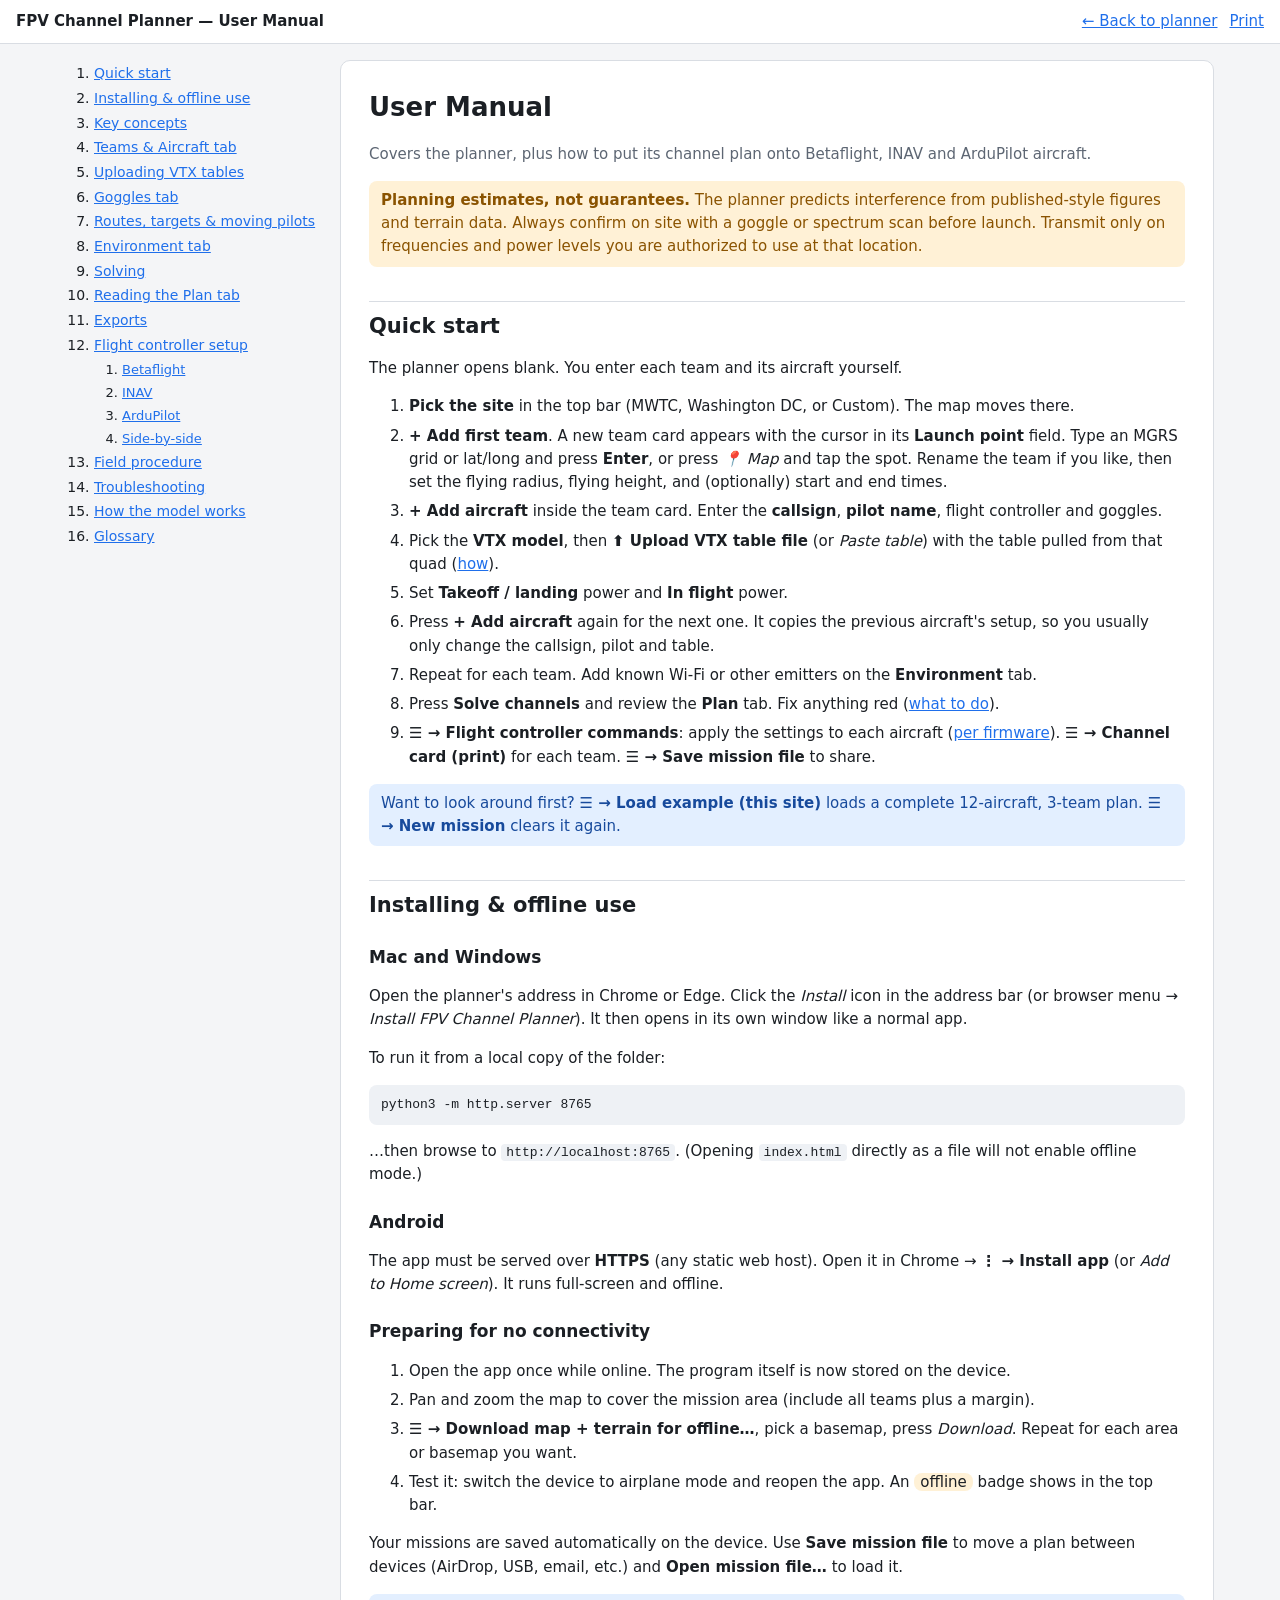
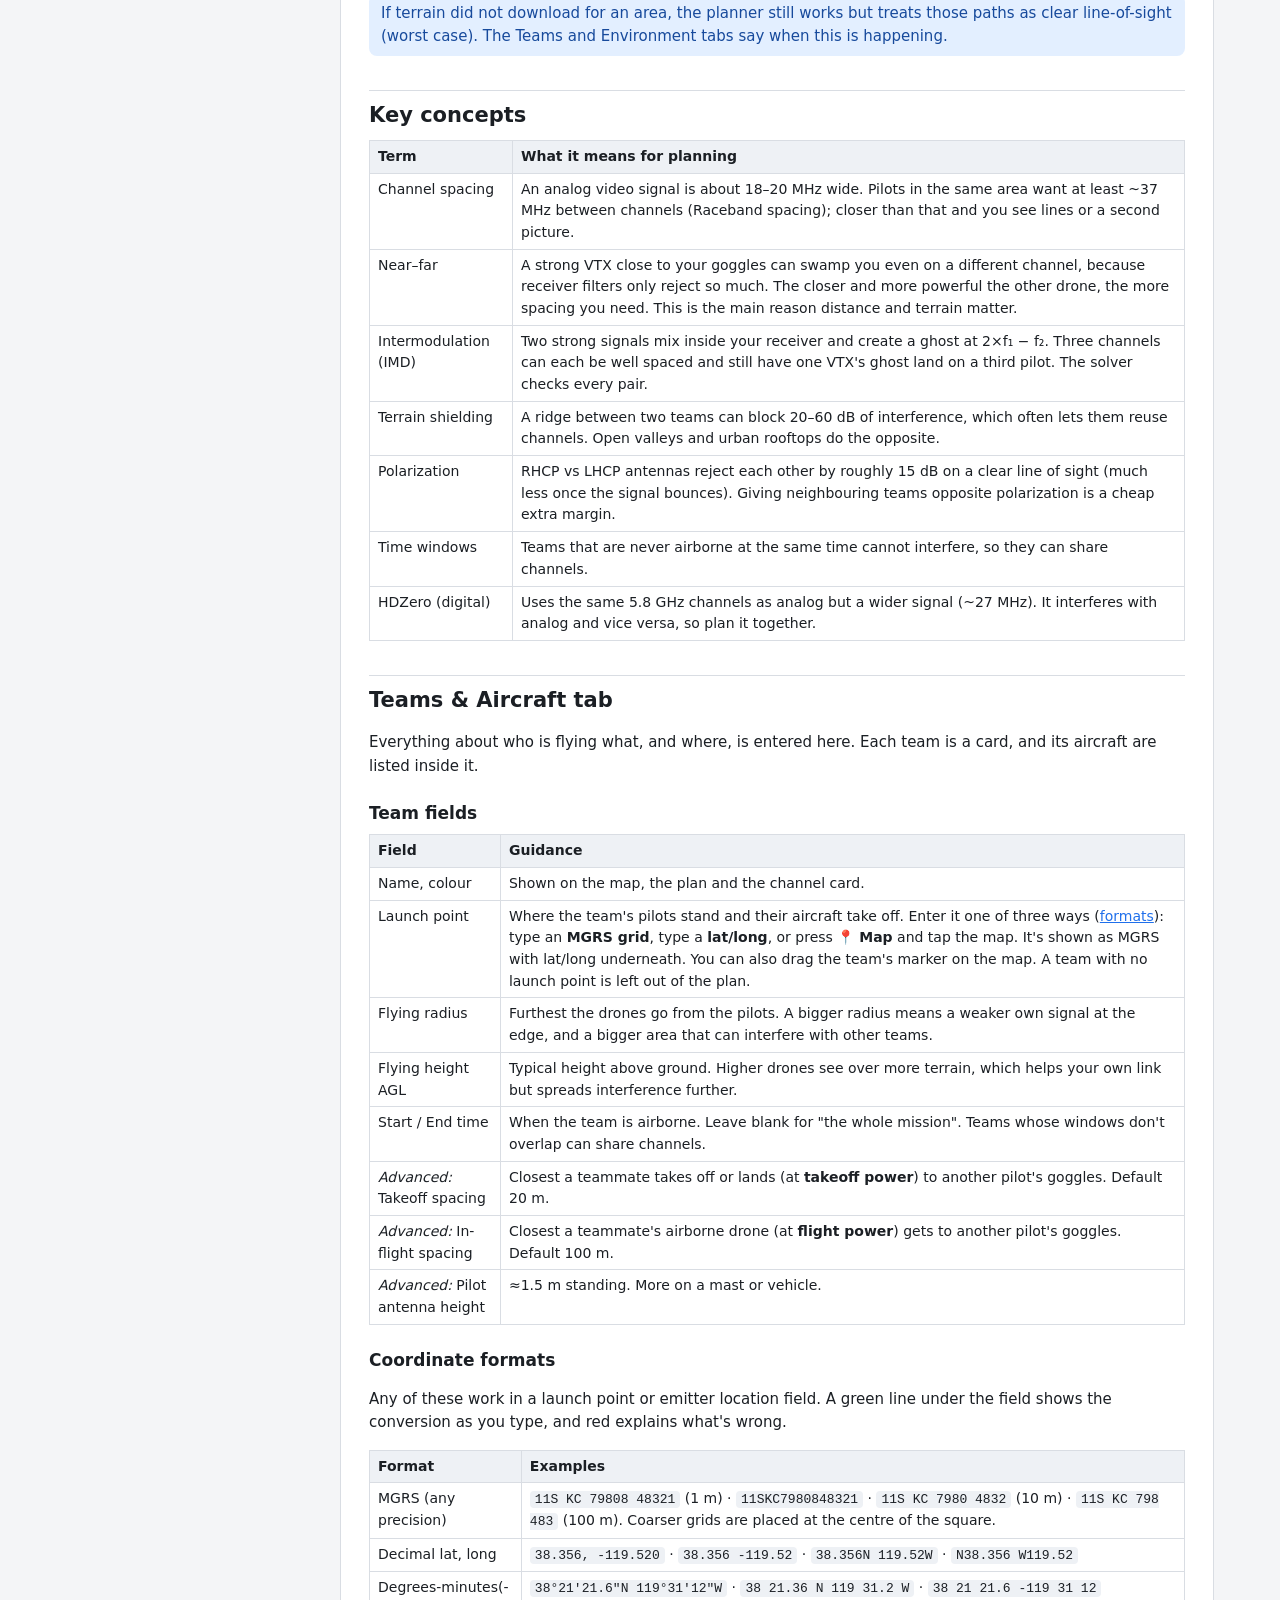
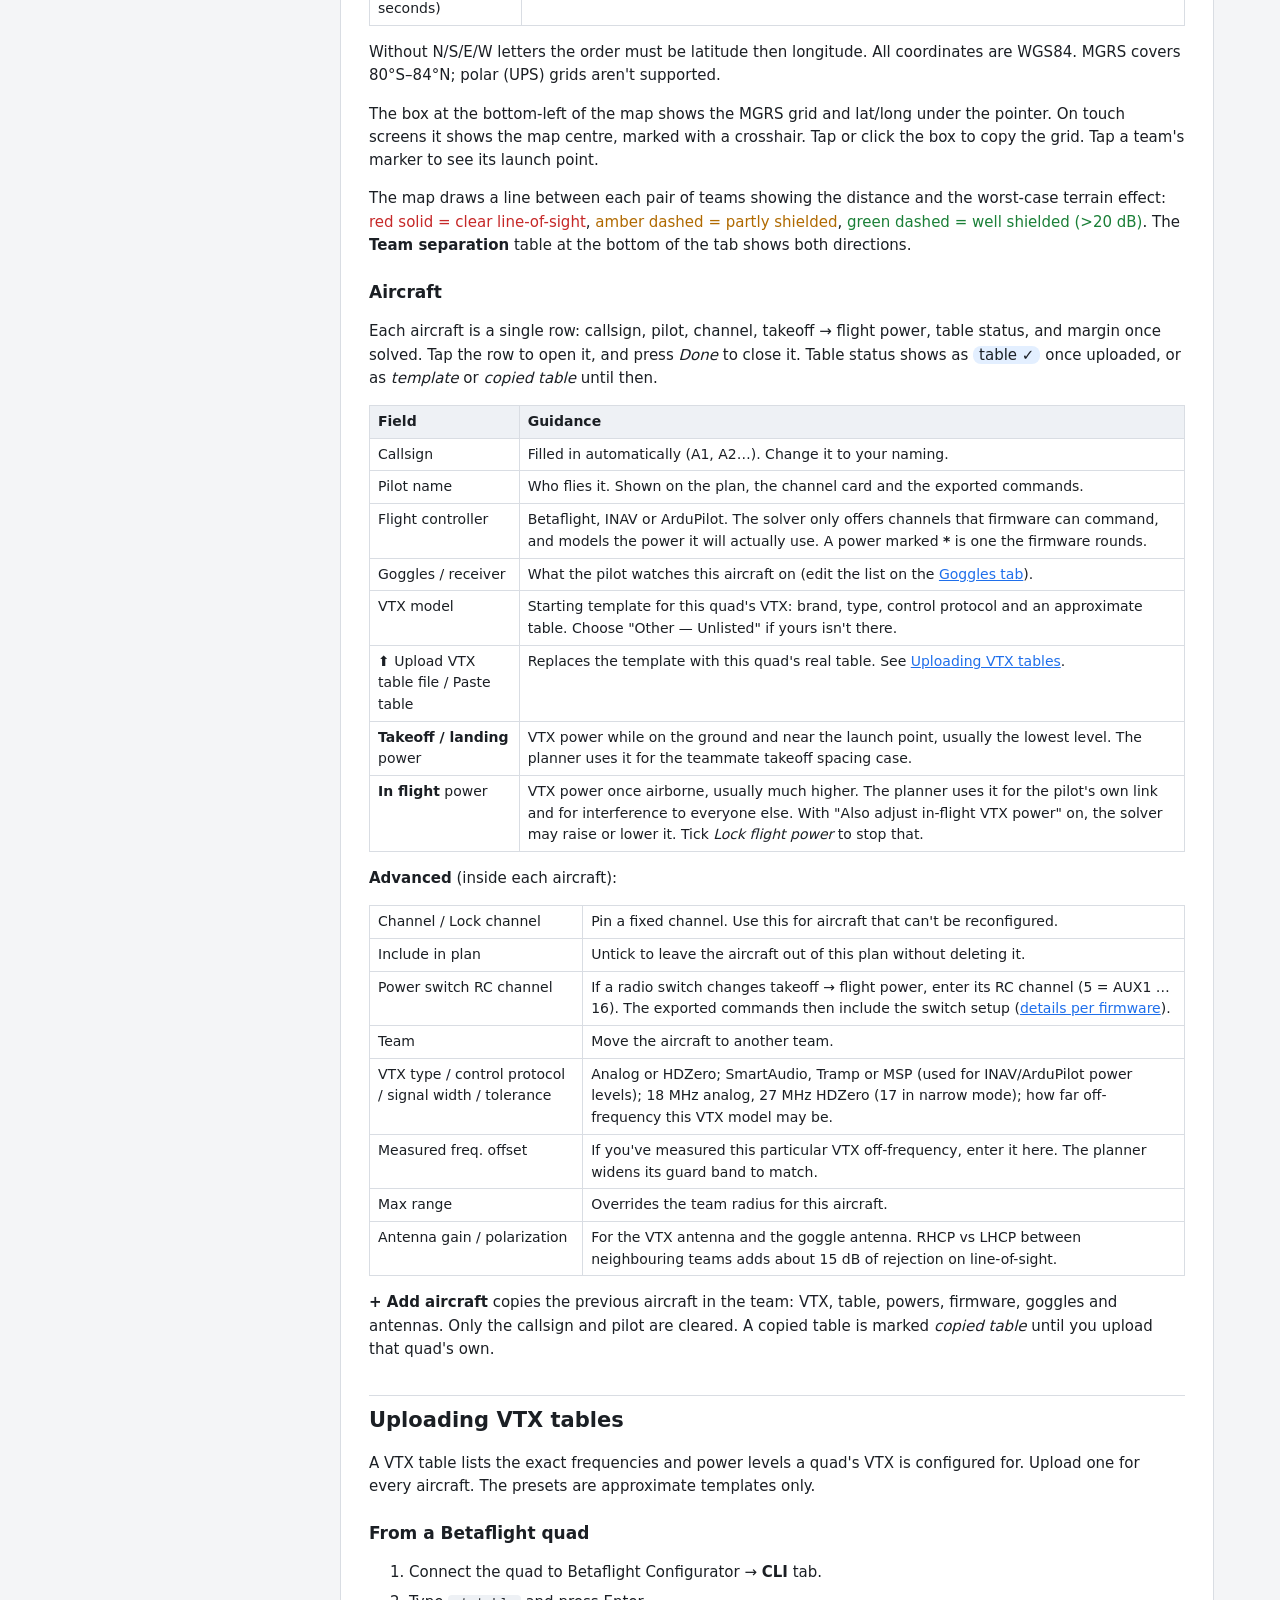
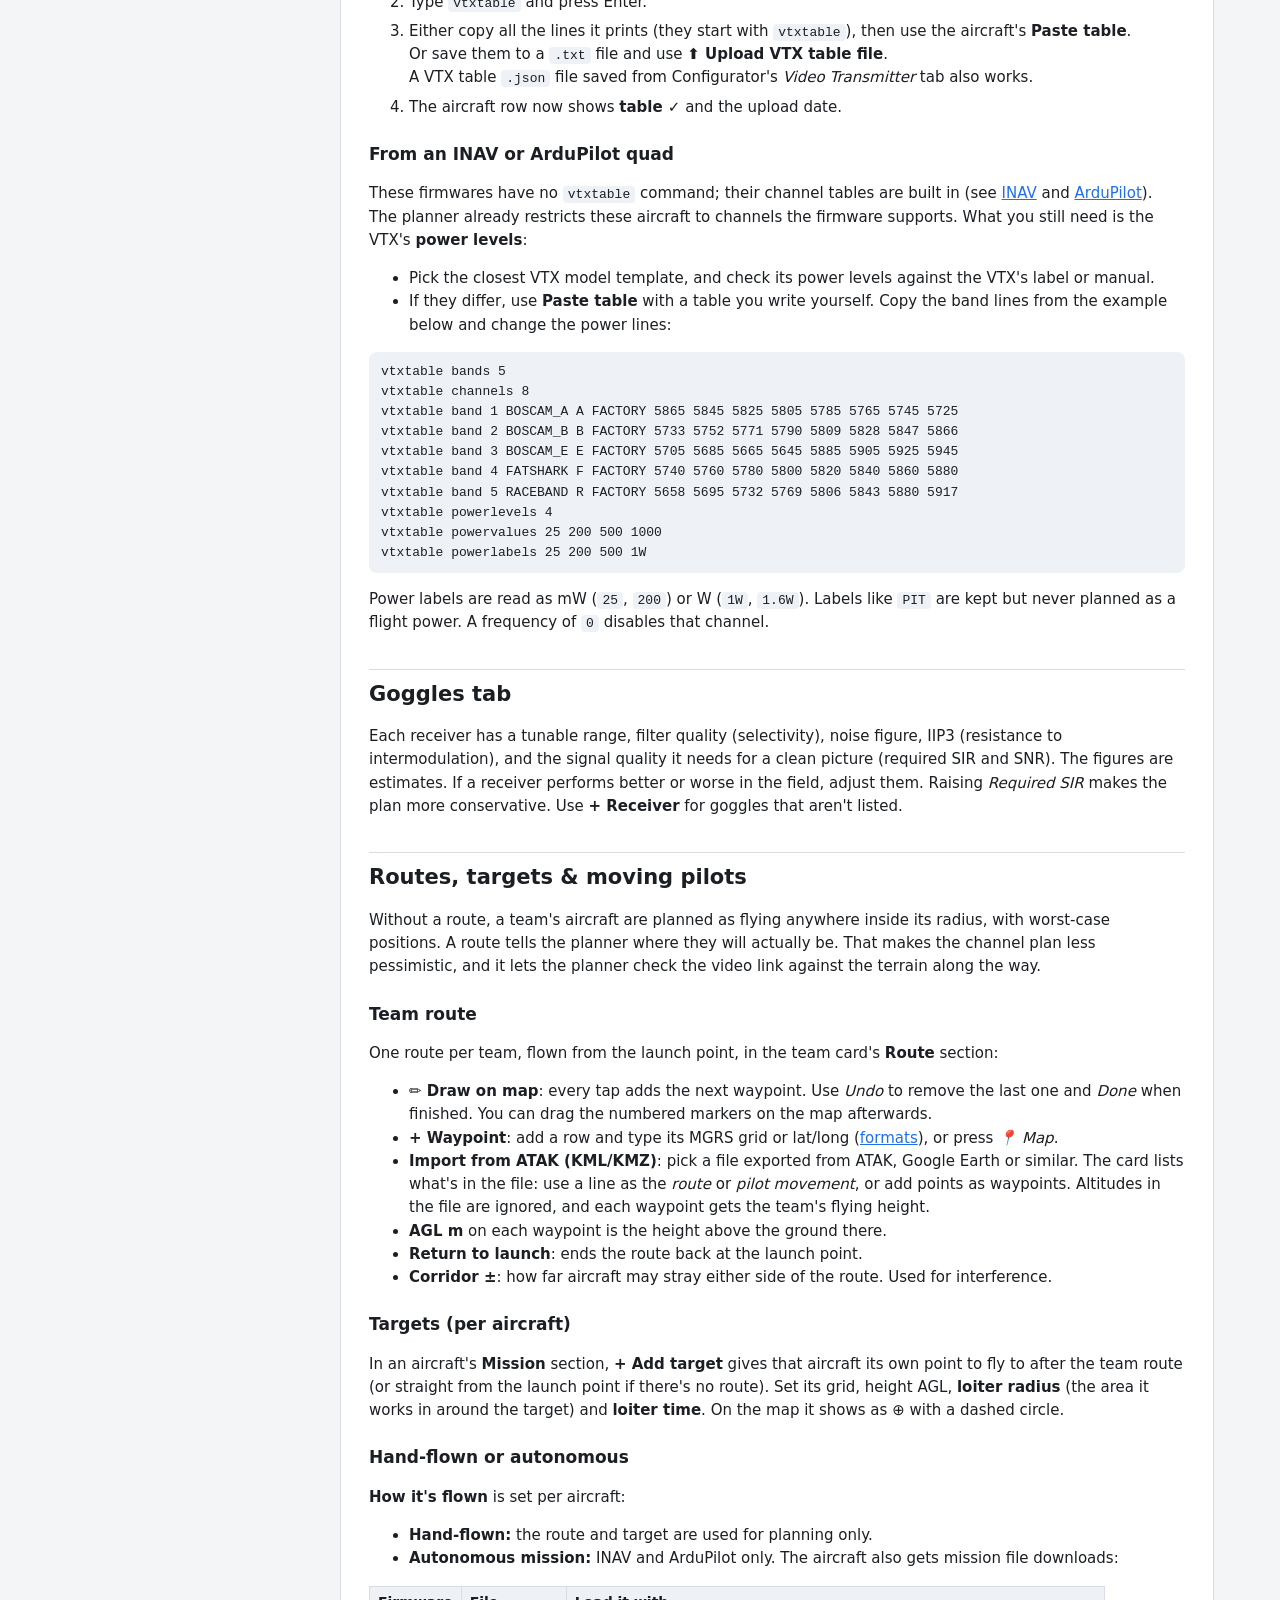
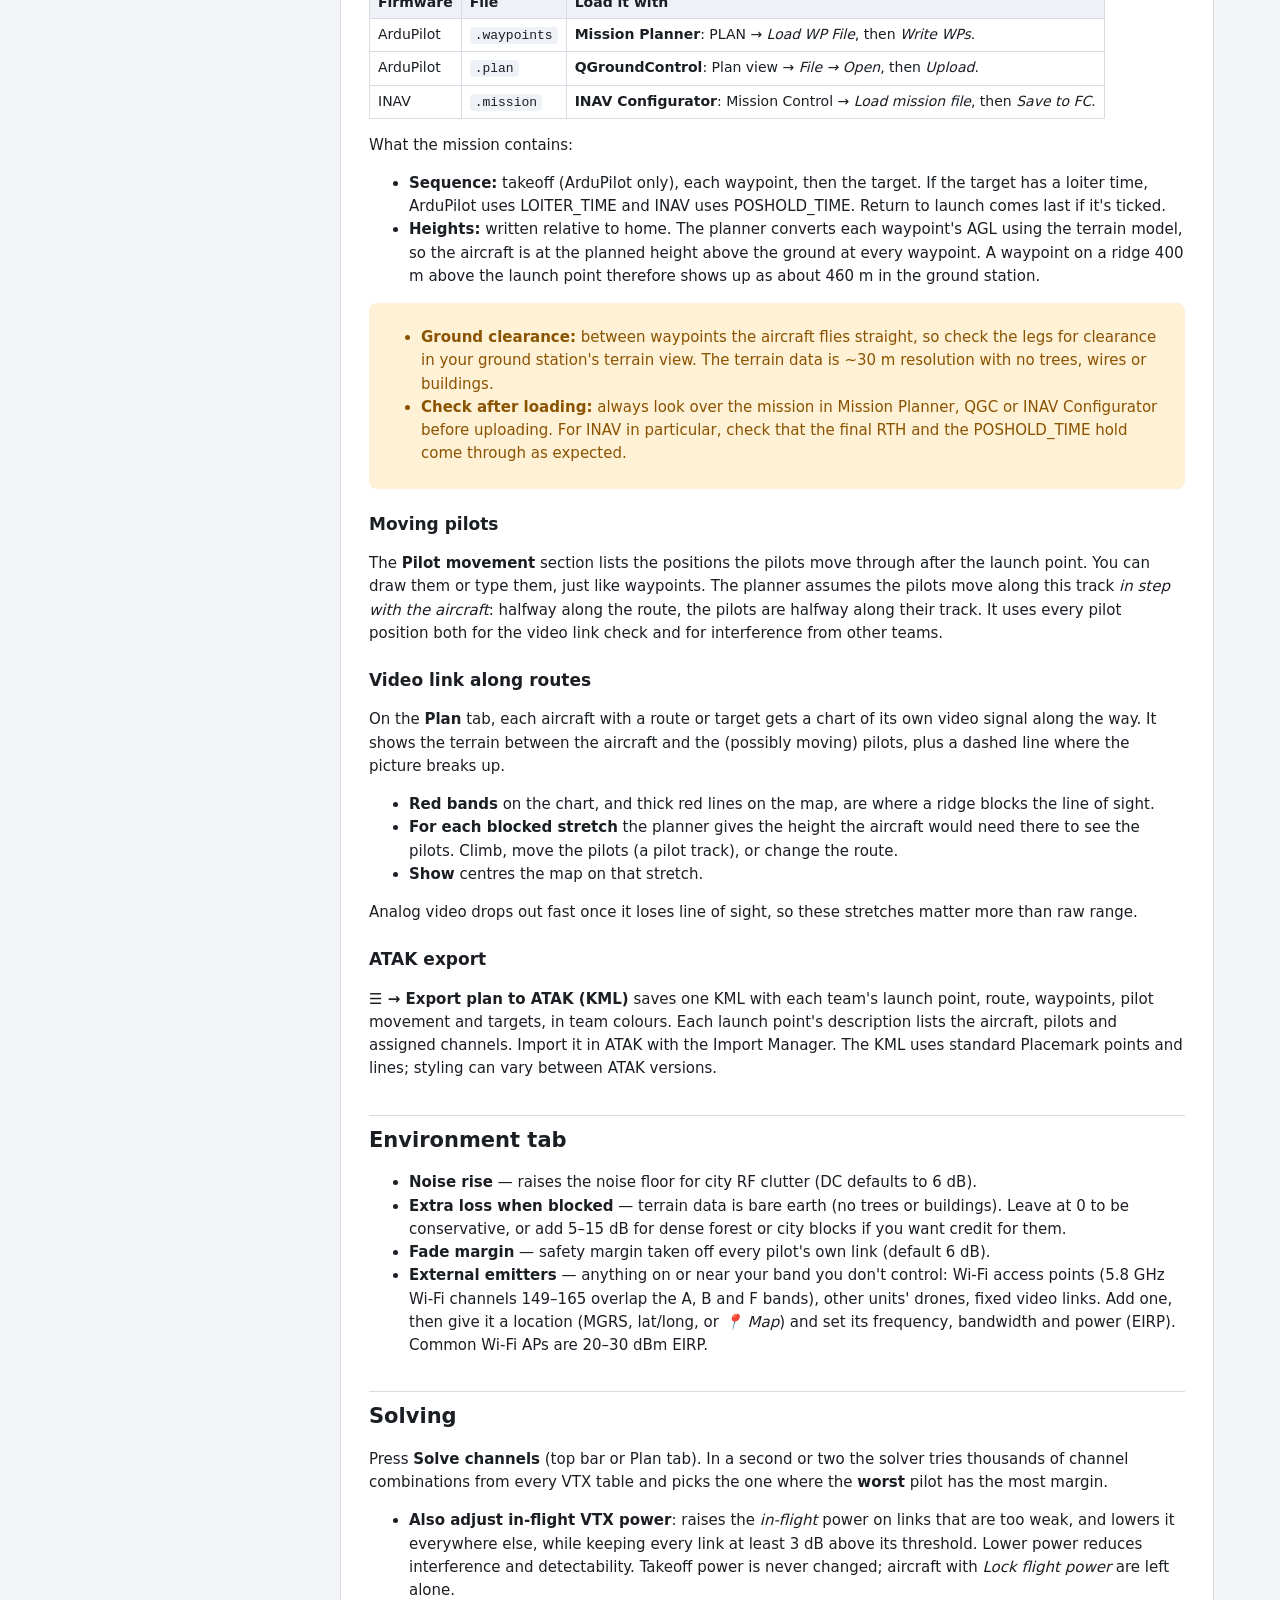
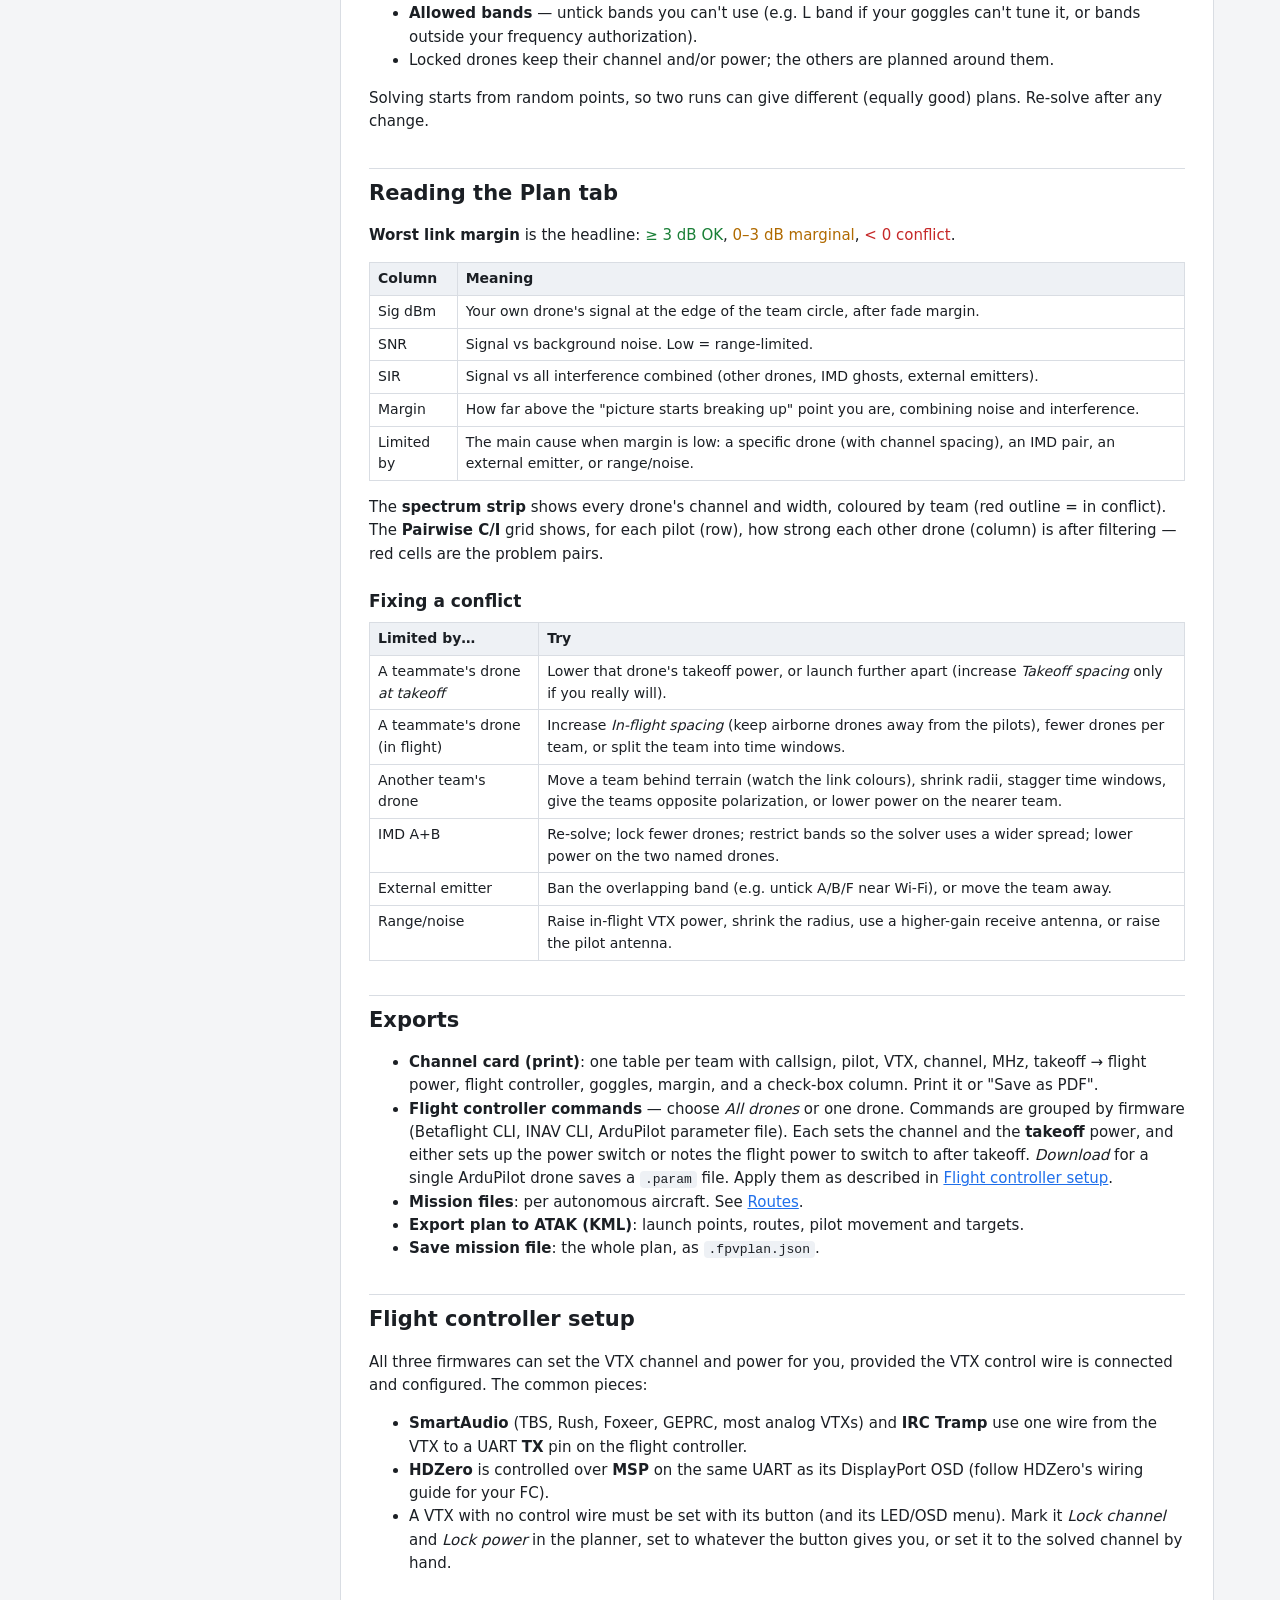
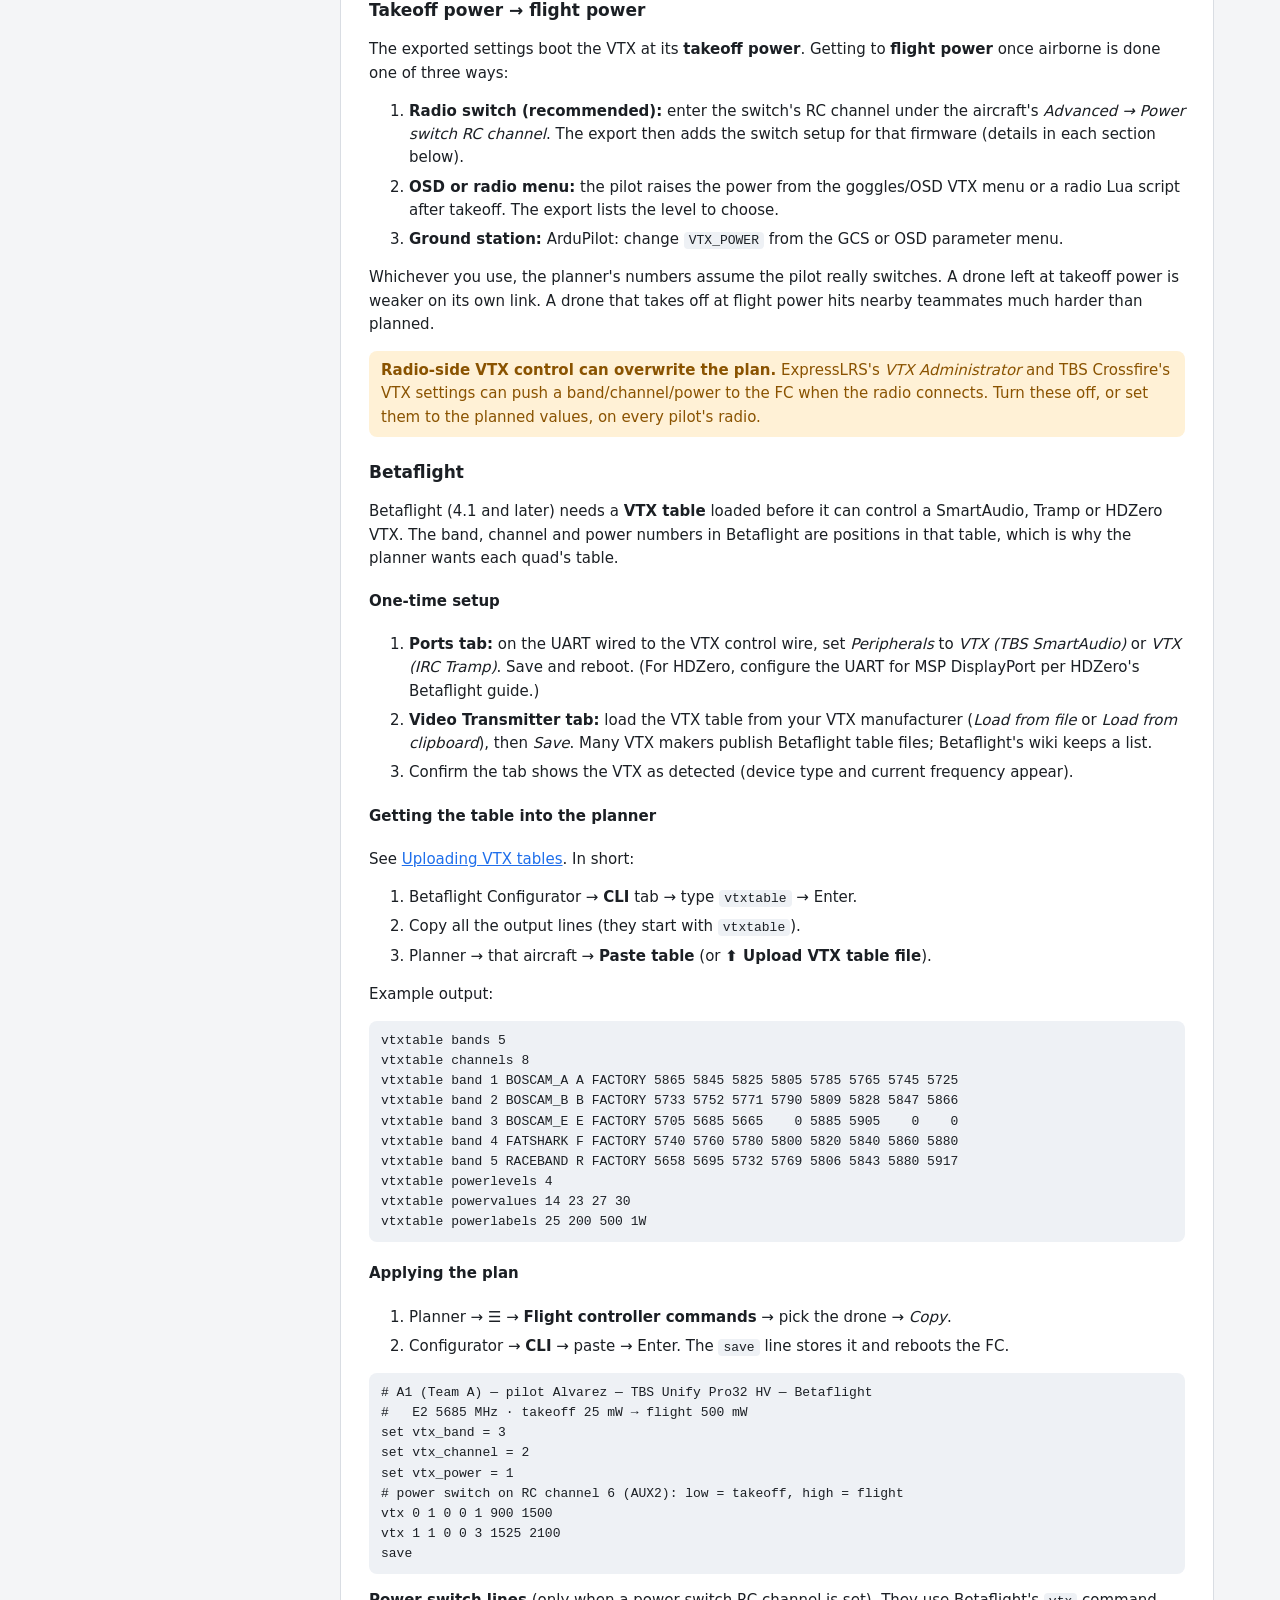
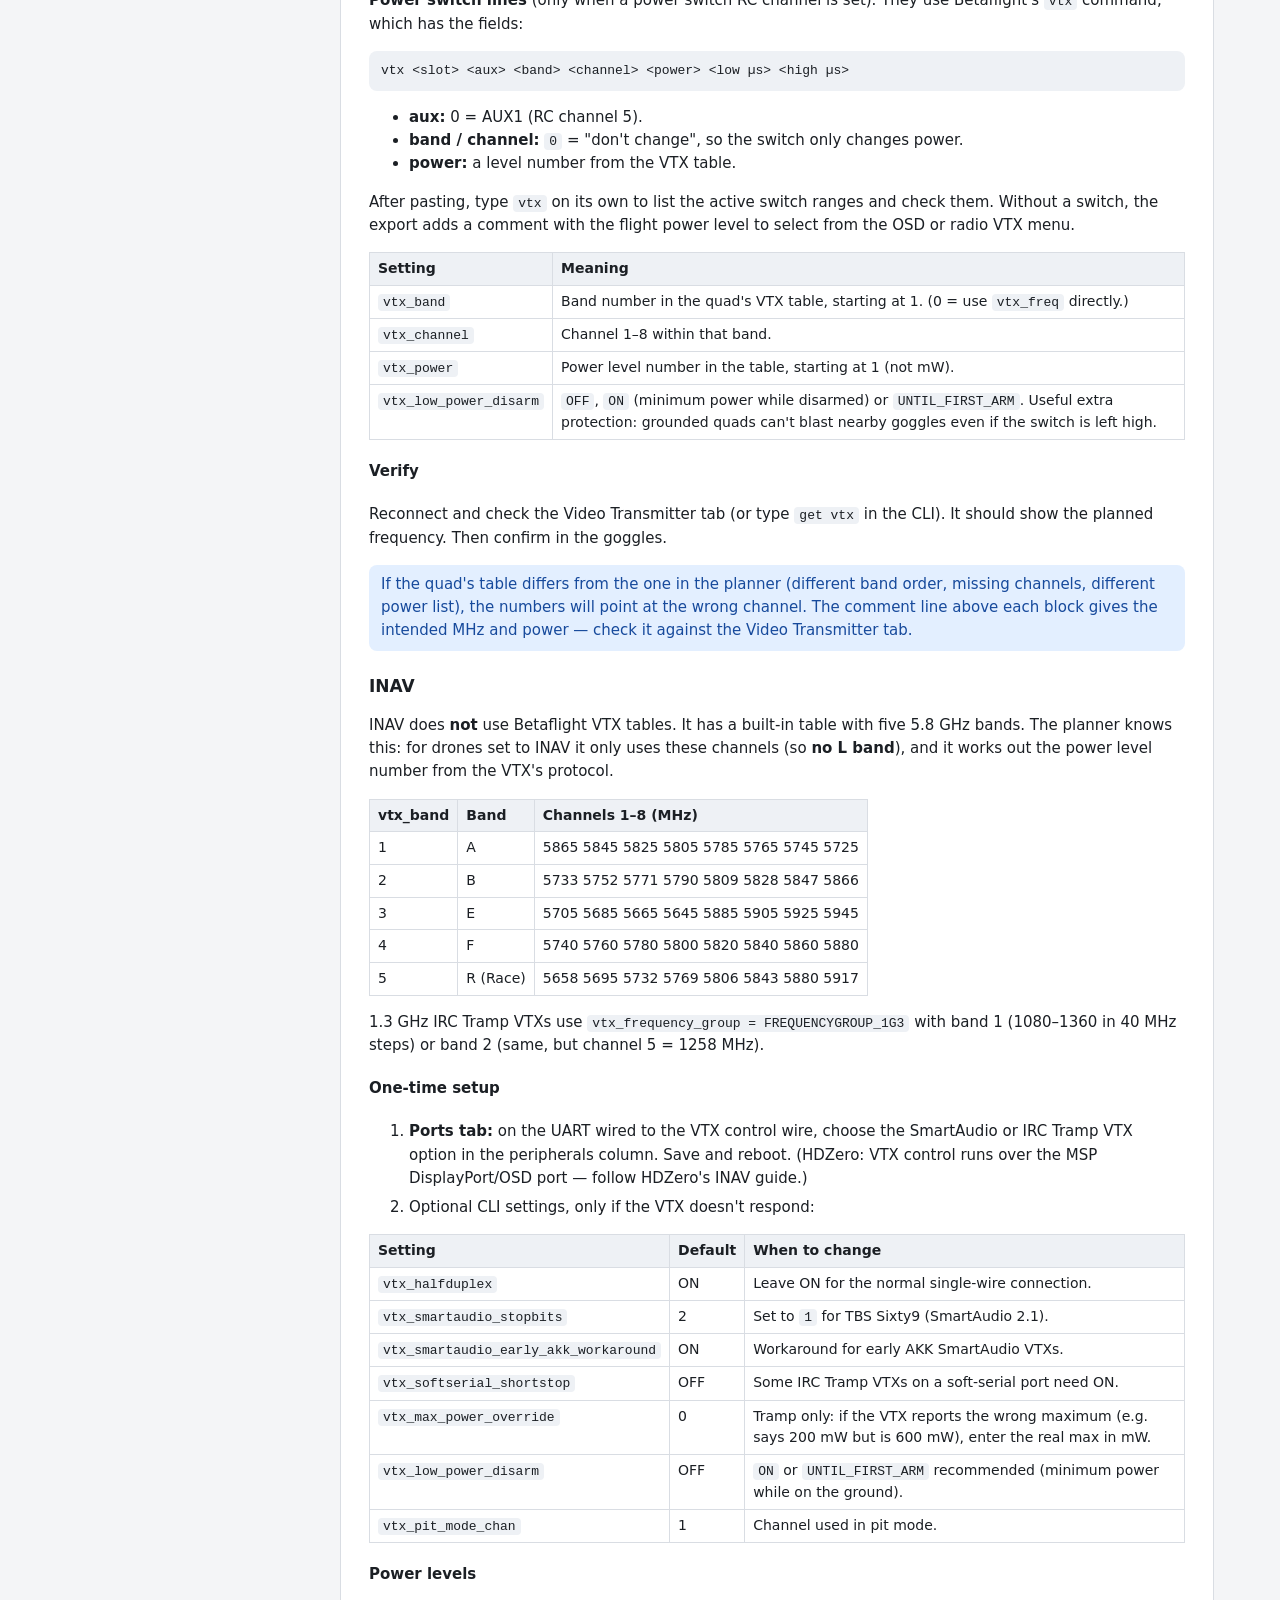
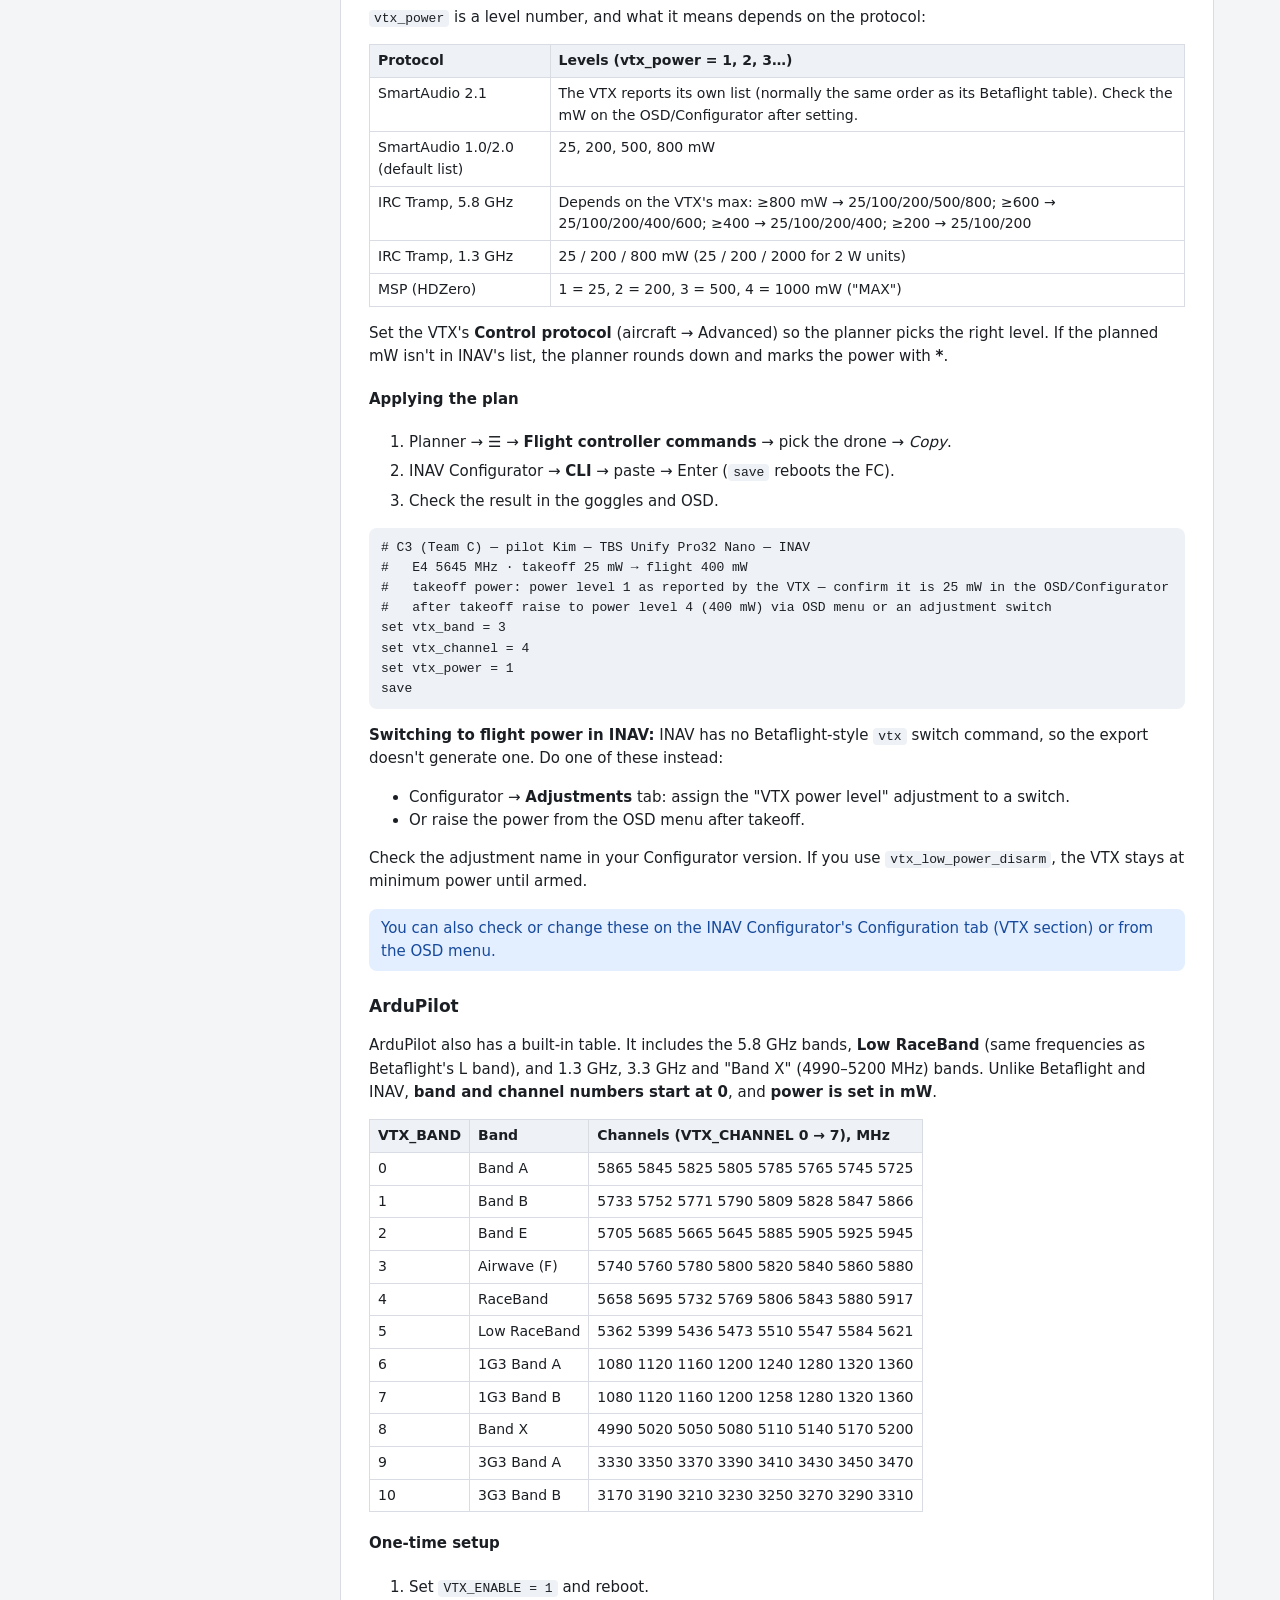
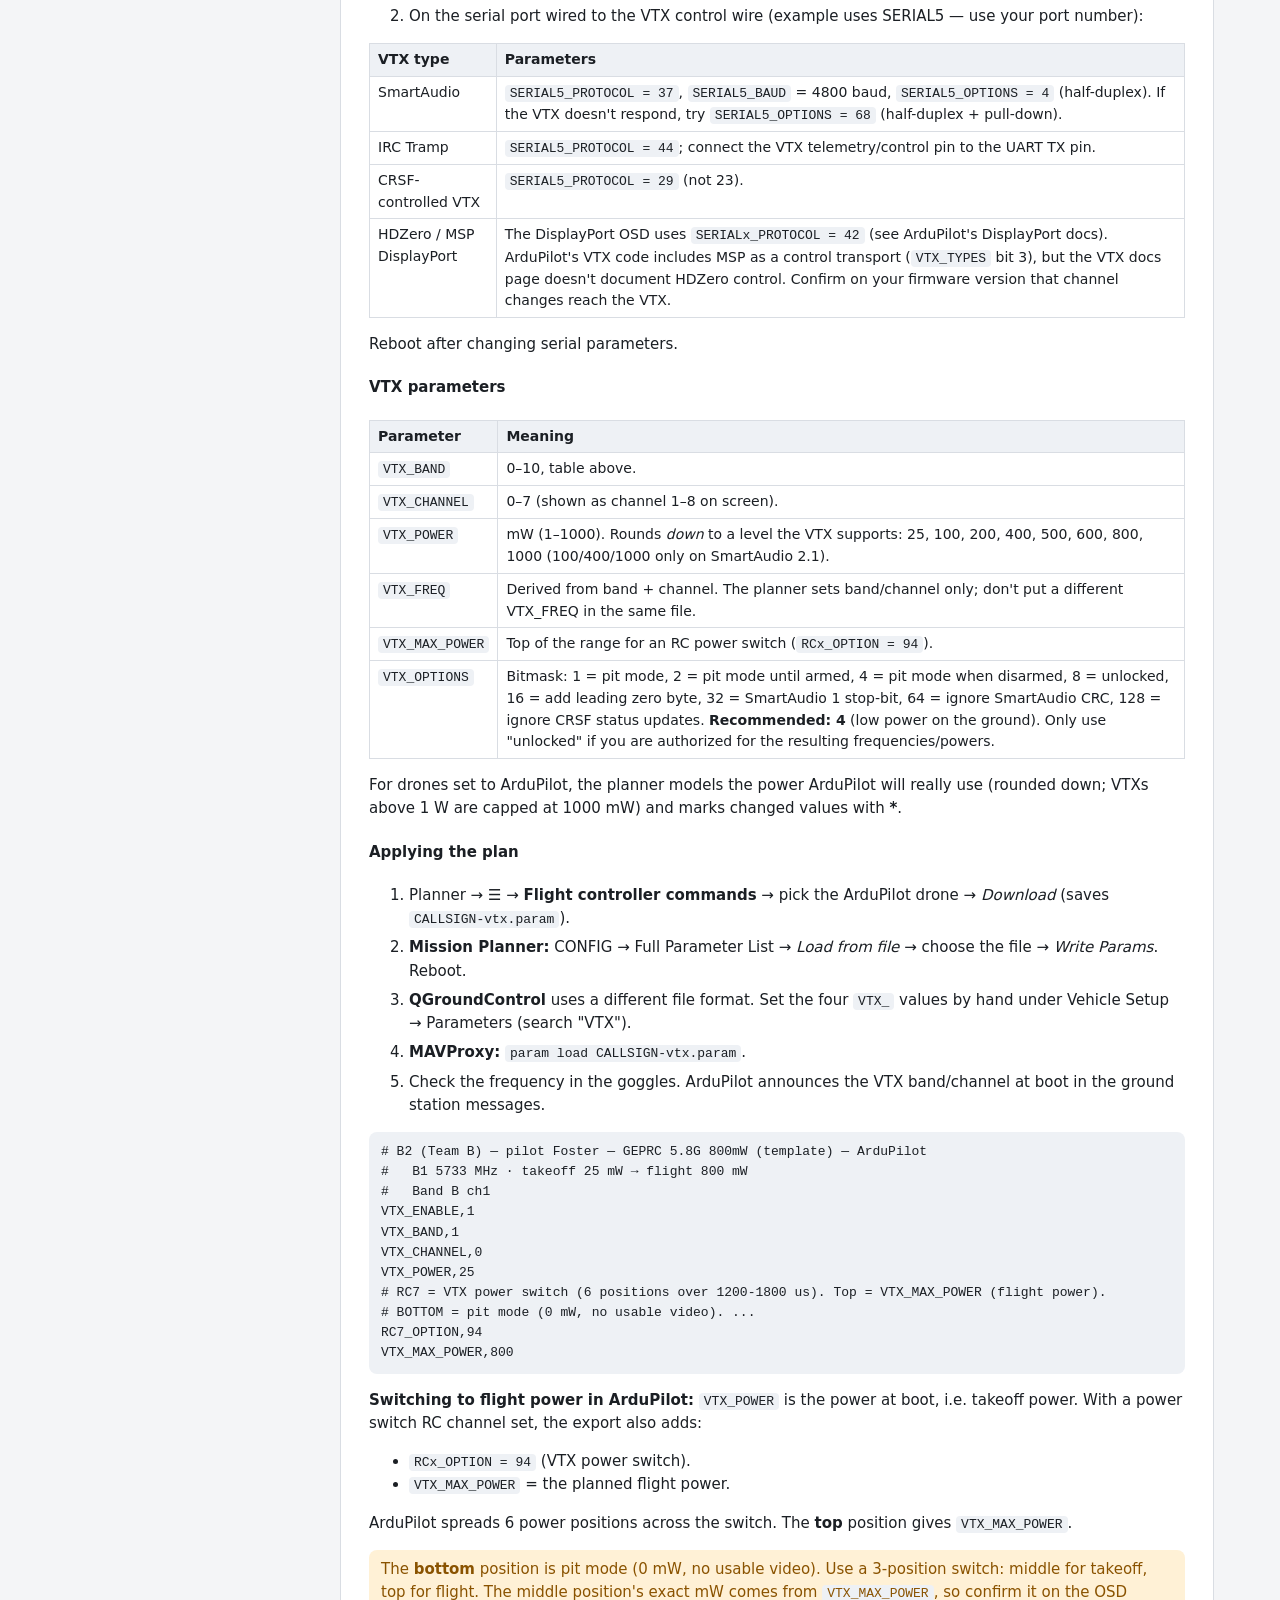
==== commit 4aa679bb: "Flight path planning, inline team entry, and DC example - Team routes (draw, type MGRS/lat-long, or " ====
--- a/manual.html
+++ b/manual.html
@@ -19,6 +19,7 @@
     <li><a href="#teams">Teams &amp; Aircraft tab</a></li>
     <li><a href="#pull-table">Uploading VTX tables</a></li>
     <li><a href="#goggles">Goggles tab</a></li>
+    <li><a href="#routes">Routes, targets &amp; moving pilots</a></li>
     <li><a href="#environment">Environment tab</a></li>
     <li><a href="#solve">Solving</a></li>
     <li><a href="#reading">Reading the Plan tab</a></li>
@@ -45,11 +46,11 @@
 <div class="warn"><b>Planning estimates, not guarantees.</b> The planner predicts interference from published-style figures and terrain data. Always confirm on site with a goggle or spectrum scan before launch. Transmit only on frequencies and power levels you are authorized to use at that location.</div>
 
 <!-- ============================================================ -->
-<h2 id="quickstart">1. Quick start</h2>
+<h2 id="quickstart">Quick start</h2>
 <p>The planner opens blank. You enter each team and its aircraft yourself.</p>
 <ol class="steps">
   <li><b>Pick the site</b> in the top bar (MWTC, Washington DC, or Custom). The map moves there.</li>
-  <li><b>+ Add first team</b>. Give it a name and its <b>launch point</b>: type an MGRS grid or lat/long, or press <i>📍 Pick on map</i> and tap the spot. Then set the flying radius, flying height, and (optionally) start and end times.</li>
+  <li><b>+ Add first team</b>. A new team card appears with the cursor in its <b>Launch point</b> field. Type an MGRS grid or lat/long and press <b>Enter</b>, or press <i>📍 Map</i> and tap the spot. Rename the team if you like, then set the flying radius, flying height, and (optionally) start and end times.</li>
   <li><b>+ Add aircraft</b> inside the team card. Enter the <b>callsign</b>, <b>pilot name</b>, flight controller and goggles.</li>
   <li>Pick the <b>VTX model</b>, then <b>⬆ Upload VTX table file</b> (or <i>Paste table</i>) with the table pulled from that quad (<a href="#pull-table">how</a>).</li>
   <li>Set <b>Takeoff / landing</b> power and <b>In flight</b> power.</li>
@@ -61,7 +62,7 @@
 <div class="tip">Want to look around first? <b>☰ → Load example (this site)</b> loads a complete 12-aircraft, 3-team plan. <b>☰ → New mission</b> clears it again.</div>
 
 <!-- ============================================================ -->
-<h2 id="install">2. Installing &amp; offline use</h2>
+<h2 id="install">Installing &amp; offline use</h2>
 <h3>Mac and Windows</h3>
 <p>Open the planner's address in Chrome or Edge. Click the <i>Install</i> icon in the address bar (or browser menu → <i>Install FPV Channel Planner</i>). It then opens in its own window like a normal app.</p>
 <p>To run it from a local copy of the folder:</p>
@@ -80,7 +81,7 @@
 <div class="tip">If terrain did not download for an area, the planner still works but treats those paths as clear line-of-sight (worst case). The Teams and Environment tabs say when this is happening.</div>
 
 <!-- ============================================================ -->
-<h2 id="concepts">3. Key concepts</h2>
+<h2 id="concepts">Key concepts</h2>
 <table>
   <tr><th>Term</th><th>What it means for planning</th></tr>
   <tr><td>Channel spacing</td><td>An analog video signal is about 18–20 MHz wide. Pilots in the same area want at least ~37 MHz between channels (Raceband spacing); closer than that and you see lines or a second picture.</td></tr>
@@ -93,7 +94,7 @@
 </table>
 
 <!-- ============================================================ -->
-<h2 id="teams">4. Teams &amp; Aircraft tab</h2>
+<h2 id="teams">Teams &amp; Aircraft tab</h2>
 <p>Everything about who is flying what, and where, is entered here. Each team is a card, and its aircraft are listed inside it.</p>
 <h3>Team fields</h3>
 <table>
@@ -129,7 +130,7 @@
   <tr><td>Flight controller</td><td>Betaflight, INAV or ArduPilot. The solver only offers channels that firmware can command, and models the power it will actually use. A power marked <b>*</b> is one the firmware rounds.</td></tr>
   <tr><td>Goggles / receiver</td><td>What the pilot watches this aircraft on (edit the list on the <a href="#goggles">Goggles tab</a>).</td></tr>
   <tr><td>VTX model</td><td>Starting template for this quad's VTX: brand, type, control protocol and an approximate table. Choose "Other — Unlisted" if yours isn't there.</td></tr>
-  <tr><td>⬆ Upload VTX table file / Paste table</td><td>Replaces the template with this quad's real table. See <a href="#pull-table">section 5</a>.</td></tr>
+  <tr><td>⬆ Upload VTX table file / Paste table</td><td>Replaces the template with this quad's real table. See <a href="#pull-table">Uploading VTX tables</a>.</td></tr>
   <tr><td><b>Takeoff / landing</b> power</td><td>VTX power while on the ground and near the launch point, usually the lowest level. The planner uses it for the teammate takeoff spacing case.</td></tr>
   <tr><td><b>In flight</b> power</td><td>VTX power once airborne, usually much higher. The planner uses it for the pilot's own link and for interference to everyone else. With "Also adjust in-flight VTX power" on, the solver may raise or lower it. Tick <i>Lock flight power</i> to stop that.</td></tr>
 </table>
@@ -147,7 +148,7 @@
 <p><b>+ Add aircraft</b> copies the previous aircraft in the team: VTX, table, powers, firmware, goggles and antennas. Only the callsign and pilot are cleared. A copied table is marked <i>copied table</i> until you upload that quad's own.</p>
 
 <!-- ============================================================ -->
-<h2 id="pull-table">5. Uploading VTX tables</h2>
+<h2 id="pull-table">Uploading VTX tables</h2>
 <p>A VTX table lists the exact frequencies and power levels a quad's VTX is configured for. Upload one for every aircraft. The presets are approximate templates only.</p>
 <h3>From a Betaflight quad</h3>
 <ol class="steps">
@@ -177,11 +178,68 @@
 <p>Power labels are read as mW (<code>25</code>, <code>200</code>) or W (<code>1W</code>, <code>1.6W</code>). Labels like <code>PIT</code> are kept but never planned as a flight power. A frequency of <code>0</code> disables that channel.</p>
 
 <!-- ============================================================ -->
-<h2 id="goggles">6. Goggles tab</h2>
+<h2 id="goggles">Goggles tab</h2>
 <p>Each receiver has a tunable range, filter quality (selectivity), noise figure, IIP3 (resistance to intermodulation), and the signal quality it needs for a clean picture (required SIR and SNR). The figures are estimates. If a receiver performs better or worse in the field, adjust them. Raising <i>Required SIR</i> makes the plan more conservative. Use <b>+ Receiver</b> for goggles that aren't listed.</p>
 
 <!-- ============================================================ -->
-<h2 id="environment">7. Environment tab</h2>
+<h2 id="routes">Routes, targets &amp; moving pilots</h2>
+<p>Without a route, a team's aircraft are planned as flying anywhere inside its radius, with worst-case positions. A route tells the planner where they will actually be. That makes the channel plan less pessimistic, and it lets the planner check the video link against the terrain along the way.</p>
+
+<h3>Team route</h3>
+<p>One route per team, flown from the launch point, in the team card's <b>Route</b> section:</p>
+<ul>
+  <li><b>✏️ Draw on map</b>: every tap adds the next waypoint. Use <i>Undo</i> to remove the last one and <i>Done</i> when finished. You can drag the numbered markers on the map afterwards.</li>
+  <li><b>+ Waypoint</b>: add a row and type its MGRS grid or lat/long (<a href="#coords">formats</a>), or press <i>📍 Map</i>.</li>
+  <li><b>Import from ATAK (KML/KMZ)</b>: pick a file exported from ATAK, Google Earth or similar. The card lists what's in the file: use a line as the <i>route</i> or <i>pilot movement</i>, or add points as waypoints. Altitudes in the file are ignored, and each waypoint gets the team's flying height.</li>
+  <li><b>AGL m</b> on each waypoint is the height above the ground there.</li>
+  <li><b>Return to launch</b>: ends the route back at the launch point.</li>
+  <li><b>Corridor ±</b>: how far aircraft may stray either side of the route. Used for interference.</li>
+</ul>
+
+<h3>Targets (per aircraft)</h3>
+<p>In an aircraft's <b>Mission</b> section, <b>+ Add target</b> gives that aircraft its own point to fly to after the team route (or straight from the launch point if there's no route). Set its grid, height AGL, <b>loiter radius</b> (the area it works in around the target) and <b>loiter time</b>. On the map it shows as ⊕ with a dashed circle.</p>
+
+<h3>Hand-flown or autonomous</h3>
+<p><b>How it's flown</b> is set per aircraft:</p>
+<ul>
+  <li><b>Hand-flown:</b> the route and target are used for planning only.</li>
+  <li><b>Autonomous mission:</b> INAV and ArduPilot only. The aircraft also gets mission file downloads:</li>
+</ul>
+<table>
+  <tr><th>Firmware</th><th>File</th><th>Load it with</th></tr>
+  <tr><td>ArduPilot</td><td><code>.waypoints</code></td><td><b>Mission Planner</b>: PLAN → <i>Load WP File</i>, then <i>Write WPs</i>.</td></tr>
+  <tr><td>ArduPilot</td><td><code>.plan</code></td><td><b>QGroundControl</b>: Plan view → <i>File → Open</i>, then <i>Upload</i>.</td></tr>
+  <tr><td>INAV</td><td><code>.mission</code></td><td><b>INAV Configurator</b>: Mission Control → <i>Load mission file</i>, then <i>Save to FC</i>.</td></tr>
+</table>
+<p>What the mission contains:</p>
+<ul>
+  <li><b>Sequence:</b> takeoff (ArduPilot only), each waypoint, then the target. If the target has a loiter time, ArduPilot uses LOITER_TIME and INAV uses POSHOLD_TIME. Return to launch comes last if it's ticked.</li>
+  <li><b>Heights:</b> written relative to home. The planner converts each waypoint's AGL using the terrain model, so the aircraft is at the planned height above the ground at every waypoint. A waypoint on a ridge 400 m above the launch point therefore shows up as about 460 m in the ground station.</li>
+</ul>
+<div class="warn">
+  <ul>
+    <li><b>Ground clearance:</b> between waypoints the aircraft flies straight, so check the legs for clearance in your ground station's terrain view. The terrain data is ~30 m resolution with no trees, wires or buildings.</li>
+    <li><b>Check after loading:</b> always look over the mission in Mission Planner, QGC or INAV Configurator before uploading. For INAV in particular, check that the final RTH and the POSHOLD_TIME hold come through as expected.</li>
+  </ul>
+</div>
+
+<h3>Moving pilots</h3>
+<p>The <b>Pilot movement</b> section lists the positions the pilots move through after the launch point. You can draw them or type them, just like waypoints. The planner assumes the pilots move along this track <i>in step with the aircraft</i>: halfway along the route, the pilots are halfway along their track. It uses every pilot position both for the video link check and for interference from other teams.</p>
+
+<h3>Video link along routes</h3>
+<p>On the <b>Plan</b> tab, each aircraft with a route or target gets a chart of its own video signal along the way. It shows the terrain between the aircraft and the (possibly moving) pilots, plus a dashed line where the picture breaks up.</p>
+<ul>
+  <li><b>Red bands</b> on the chart, and thick red lines on the map, are where a ridge blocks the line of sight.</li>
+  <li><b>For each blocked stretch</b> the planner gives the height the aircraft would need there to see the pilots. Climb, move the pilots (a pilot track), or change the route.</li>
+  <li><b>Show</b> centres the map on that stretch.</li>
+</ul>
+<p>Analog video drops out fast once it loses line of sight, so these stretches matter more than raw range.</p>
+
+<h3>ATAK export</h3>
+<p><b>☰ → Export plan to ATAK (KML)</b> saves one KML with each team's launch point, route, waypoints, pilot movement and targets, in team colours. Each launch point's description lists the aircraft, pilots and assigned channels. Import it in ATAK with the Import Manager. The KML uses standard Placemark points and lines; styling can vary between ATAK versions.</p>
+
+<!-- ============================================================ -->
+<h2 id="environment">Environment tab</h2>
 <ul>
   <li><b>Noise rise</b> — raises the noise floor for city RF clutter (DC defaults to 6 dB).</li>
   <li><b>Extra loss when blocked</b> — terrain data is bare earth (no trees or buildings). Leave at 0 to be conservative, or add 5–15 dB for dense forest or city blocks if you want credit for them.</li>
@@ -190,7 +248,7 @@
 </ul>
 
 <!-- ============================================================ -->
-<h2 id="solve">8. Solving</h2>
+<h2 id="solve">Solving</h2>
 <p>Press <b>Solve channels</b> (top bar or Plan tab). In a second or two the solver tries thousands of channel combinations from every VTX table and picks the one where the <b>worst</b> pilot has the most margin.</p>
 <ul>
   <li><b>Also adjust in-flight VTX power</b>: raises the <i>in-flight</i> power on links that are too weak, and lowers it everywhere else, while keeping every link at least 3 dB above its threshold. Lower power reduces interference and detectability. Takeoff power is never changed; aircraft with <i>Lock flight power</i> are left alone.</li>
@@ -200,7 +258,7 @@
 <p>Solving starts from random points, so two runs can give different (equally good) plans. Re-solve after any change.</p>
 
 <!-- ============================================================ -->
-<h2 id="reading">9. Reading the Plan tab</h2>
+<h2 id="reading">Reading the Plan tab</h2>
 <p><b>Worst link margin</b> is the headline: <span style="color:#1a7f37">≥ 3 dB OK</span>, <span style="color:#b06a00">0–3 dB marginal</span>, <span style="color:#c62828">&lt; 0 conflict</span>.</p>
 <table>
   <tr><th>Column</th><th>Meaning</th></tr>
@@ -223,15 +281,17 @@
 </table>
 
 <!-- ============================================================ -->
-<h2 id="export">10. Exports</h2>
+<h2 id="export">Exports</h2>
 <ul>
   <li><b>Channel card (print)</b>: one table per team with callsign, pilot, VTX, channel, MHz, takeoff → flight power, flight controller, goggles, margin, and a check-box column. Print it or "Save as PDF".</li>
-  <li><b>Flight controller commands</b> — choose <i>All drones</i> or one drone. Commands are grouped by firmware (Betaflight CLI, INAV CLI, ArduPilot parameter file). Each sets the channel and the <b>takeoff</b> power, and either sets up the power switch or notes the flight power to switch to after takeoff. <i>Download</i> for a single ArduPilot drone saves a <code>.param</code> file. Apply them as described in <a href="#firmware">section 11</a>.</li>
-  <li><b>Save mission file</b> — the whole plan, including your equipment library, as <code>.fpvplan.json</code>.</li>
-</ul>
-
-<!-- ============================================================ -->
-<h2 id="firmware">11. Flight controller setup</h2>
+  <li><b>Flight controller commands</b> — choose <i>All drones</i> or one drone. Commands are grouped by firmware (Betaflight CLI, INAV CLI, ArduPilot parameter file). Each sets the channel and the <b>takeoff</b> power, and either sets up the power switch or notes the flight power to switch to after takeoff. <i>Download</i> for a single ArduPilot drone saves a <code>.param</code> file. Apply them as described in <a href="#firmware">Flight controller setup</a>.</li>
+  <li><b>Mission files</b>: per autonomous aircraft. See <a href="#routes">Routes</a>.</li>
+  <li><b>Export plan to ATAK (KML)</b>: launch points, routes, pilot movement and targets.</li>
+  <li><b>Save mission file</b>: the whole plan, as <code>.fpvplan.json</code>.</li>
+</ul>
+
+<!-- ============================================================ -->
+<h2 id="firmware">Flight controller setup</h2>
 <p>All three firmwares can set the VTX channel and power for you, provided the VTX control wire is connected and configured. The common pieces:</p>
 <ul>
   <li><b>SmartAudio</b> (TBS, Rush, Foxeer, GEPRC, most analog VTXs) and <b>IRC Tramp</b> use one wire from the VTX to a UART <b>TX</b> pin on the flight controller.</li>
@@ -249,7 +309,7 @@
 <div class="warn"><b>Radio-side VTX control can overwrite the plan.</b> ExpressLRS's <i>VTX Administrator</i> and TBS Crossfire's VTX settings can push a band/channel/power to the FC when the radio connects. Turn these off, or set them to the planned values, on every pilot's radio.</div>
 
 <!-- -------------------------------- -->
-<h3 id="betaflight">11.1 Betaflight</h3>
+<h3 id="betaflight">Betaflight</h3>
 <p>Betaflight (4.1 and later) needs a <b>VTX table</b> loaded before it can control a SmartAudio, Tramp or HDZero VTX. The band, channel and power numbers in Betaflight are positions in that table, which is why the planner wants each quad's table.</p>
 
 <h4>One-time setup</h4>
@@ -312,7 +372,7 @@
 <div class="tip">If the quad's table differs from the one in the planner (different band order, missing channels, different power list), the numbers will point at the wrong channel. The comment line above each block gives the intended MHz and power — check it against the Video Transmitter tab.</div>
 
 <!-- -------------------------------- -->
-<h3 id="inav">11.2 INAV</h3>
+<h3 id="inav">INAV</h3>
 <p>INAV does <b>not</b> use Betaflight VTX tables. It has a built-in table with five 5.8 GHz bands. The planner knows this: for drones set to INAV it only uses these channels (so <b>no L band</b>), and it works out the power level number from the VTX's protocol.</p>
 <table>
   <tr><th>vtx_band</th><th>Band</th><th>Channels 1–8 (MHz)</th></tr>
@@ -375,7 +435,7 @@
 <div class="tip">You can also check or change these on the INAV Configurator's Configuration tab (VTX section) or from the OSD menu.</div>
 
 <!-- -------------------------------- -->
-<h3 id="ardupilot">11.3 ArduPilot</h3>
+<h3 id="ardupilot">ArduPilot</h3>
 <p>ArduPilot also has a built-in table. It includes the 5.8 GHz bands, <b>Low RaceBand</b> (same frequencies as Betaflight's L band), and 1.3 GHz, 3.3 GHz and "Band X" (4990–5200 MHz) bands. Unlike Betaflight and INAV, <b>band and channel numbers start at 0</b>, and <b>power is set in mW</b>.</p>
 <table>
   <tr><th>VTX_BAND</th><th>Band</th><th>Channels (VTX_CHANNEL 0 → 7), MHz</th></tr>
@@ -447,7 +507,7 @@
 <p>Without a switch, change <code>VTX_POWER</code> to the flight value from the GCS or the OSD parameter menu after takeoff.</p>
 
 <!-- -------------------------------- -->
-<h3 id="fw-compare">11.4 Side-by-side</h3>
+<h3 id="fw-compare">Side-by-side</h3>
 <table>
   <tr><th></th><th>Betaflight</th><th>INAV</th><th>ArduPilot</th></tr>
   <tr><td>Channel table</td><td>Per-quad <code>vtxtable</code> (import it)</td><td>Built in: A B E F R (+1.3 GHz)</td><td>Built in: A B E F R L, 1.3 / 3.3 GHz, X</td></tr>
@@ -461,7 +521,7 @@
 </table>
 
 <!-- ============================================================ -->
-<h2 id="field">12. Field procedure</h2>
+<h2 id="field">Field procedure</h2>
 <ol class="steps">
   <li><b>Before departure:</b> solve, print channel cards, save the mission file, download offline maps for the area. Apply and verify settings on every aircraft at the bench.</li>
   <li><b>On arrival:</b> before anyone powers a VTX, scan the band with goggles or a spectrum analyzer. Add anything you find to Environment → External emitters and re-solve if needed.</li>
@@ -471,7 +531,7 @@
 </ol>
 
 <!-- ============================================================ -->
-<h2 id="trouble">13. Troubleshooting</h2>
+<h2 id="trouble">Troubleshooting</h2>
 <table>
   <tr><th>Symptom</th><th>Likely cause / fix</th></tr>
   <tr><td>Commands accepted but VTX doesn't change</td><td>Control wire not on a TX pin or wrong UART; peripheral/protocol not set; Betaflight has no VTX table loaded. INAV: try <code>vtx_smartaudio_stopbits = 1</code> (TBS Sixty9) or the AKK workaround. ArduPilot: <code>SERIALx_OPTIONS</code> 4 → 68; check <code>VTX_ENABLE = 1</code> and reboot.</td></tr>
@@ -483,11 +543,13 @@
   <tr><td>Planner says OK but there's interference on site</td><td>Unlisted emitter (scan and add it), a VTX off-frequency (enter <i>Measured freq. offset</i>), a teammate launching closer than planned, or reflections in urban areas. Raise <i>Required SIR</i> for that receiver.</td></tr>
   <tr><td>Planner says conflict but it flies fine</td><td>The model is conservative (worst-case positions, bare-earth terrain, 6 dB fade margin). Calibrate the receiver figures or fade margin from experience.</td></tr>
   <tr><td>Launch point lands in the wrong place</td><td>Lat/long typed in the wrong order (use N/S/E/W letters to be explicit), a missing minus sign on west longitudes, or the wrong MGRS grid zone (e.g. 11S vs 18S). Check the green conversion line under the field before pressing Enter.</td></tr>
+  <tr><td>Route stretch shown blocked although you can see it</td><td>Terrain data is bare earth at ~30 m, which can miss small gaps, and it ignores the curve of a valley floor below 30 m. Treat blocked stretches as "check this", and confirm with a range walk or a test flight.</td></tr>
+  <tr><td>Mission heights look too high in the ground station</td><td>They're relative to home but keep the planned AGL over higher ground, so a waypoint 400 m above the launch point shows as ~460 m. This is expected.</td></tr>
   <tr><td>Map is blank offline</td><td>That area or zoom level wasn't downloaded. Use ☰ → Download map + terrain while online.</td></tr>
 </table>
 
 <!-- ============================================================ -->
-<h2 id="model">14. How the model works</h2>
+<h2 id="model">How the model works</h2>
 <ul>
   <li><b>Own link:</b> your drone at the edge of the team circle, line-of-sight, minus the fade margin.</li>
   <li><b>Interference:</b> every other drone airborne at the same time, at flight power, at its worst-case position (19 sample points across its team circle). For teammates the planner checks two cases and uses whichever is worse: a teammate's drone in flight at the <i>in-flight spacing</i> (flight power), and a teammate taking off or landing at the <i>takeoff spacing</i> (takeoff power).</li>
@@ -499,7 +561,7 @@
 <p><b>Not modelled:</b> trees and buildings (except the optional extra loss), reflections and multipath, antenna radiation patterns (full gain is assumed toward every interferer), and 5th-order intermodulation. Receiver figures are generic estimates.</p>
 
 <!-- ============================================================ -->
-<h2 id="glossary">15. Glossary</h2>
+<h2 id="glossary">Glossary</h2>
 <table>
   <tr><td><b>AGL</b></td><td>Above ground level.</td></tr>
   <tr><td><b>C/I, SIR</b></td><td>Carrier-to-interference: wanted signal vs unwanted signal, in dB.</td></tr>
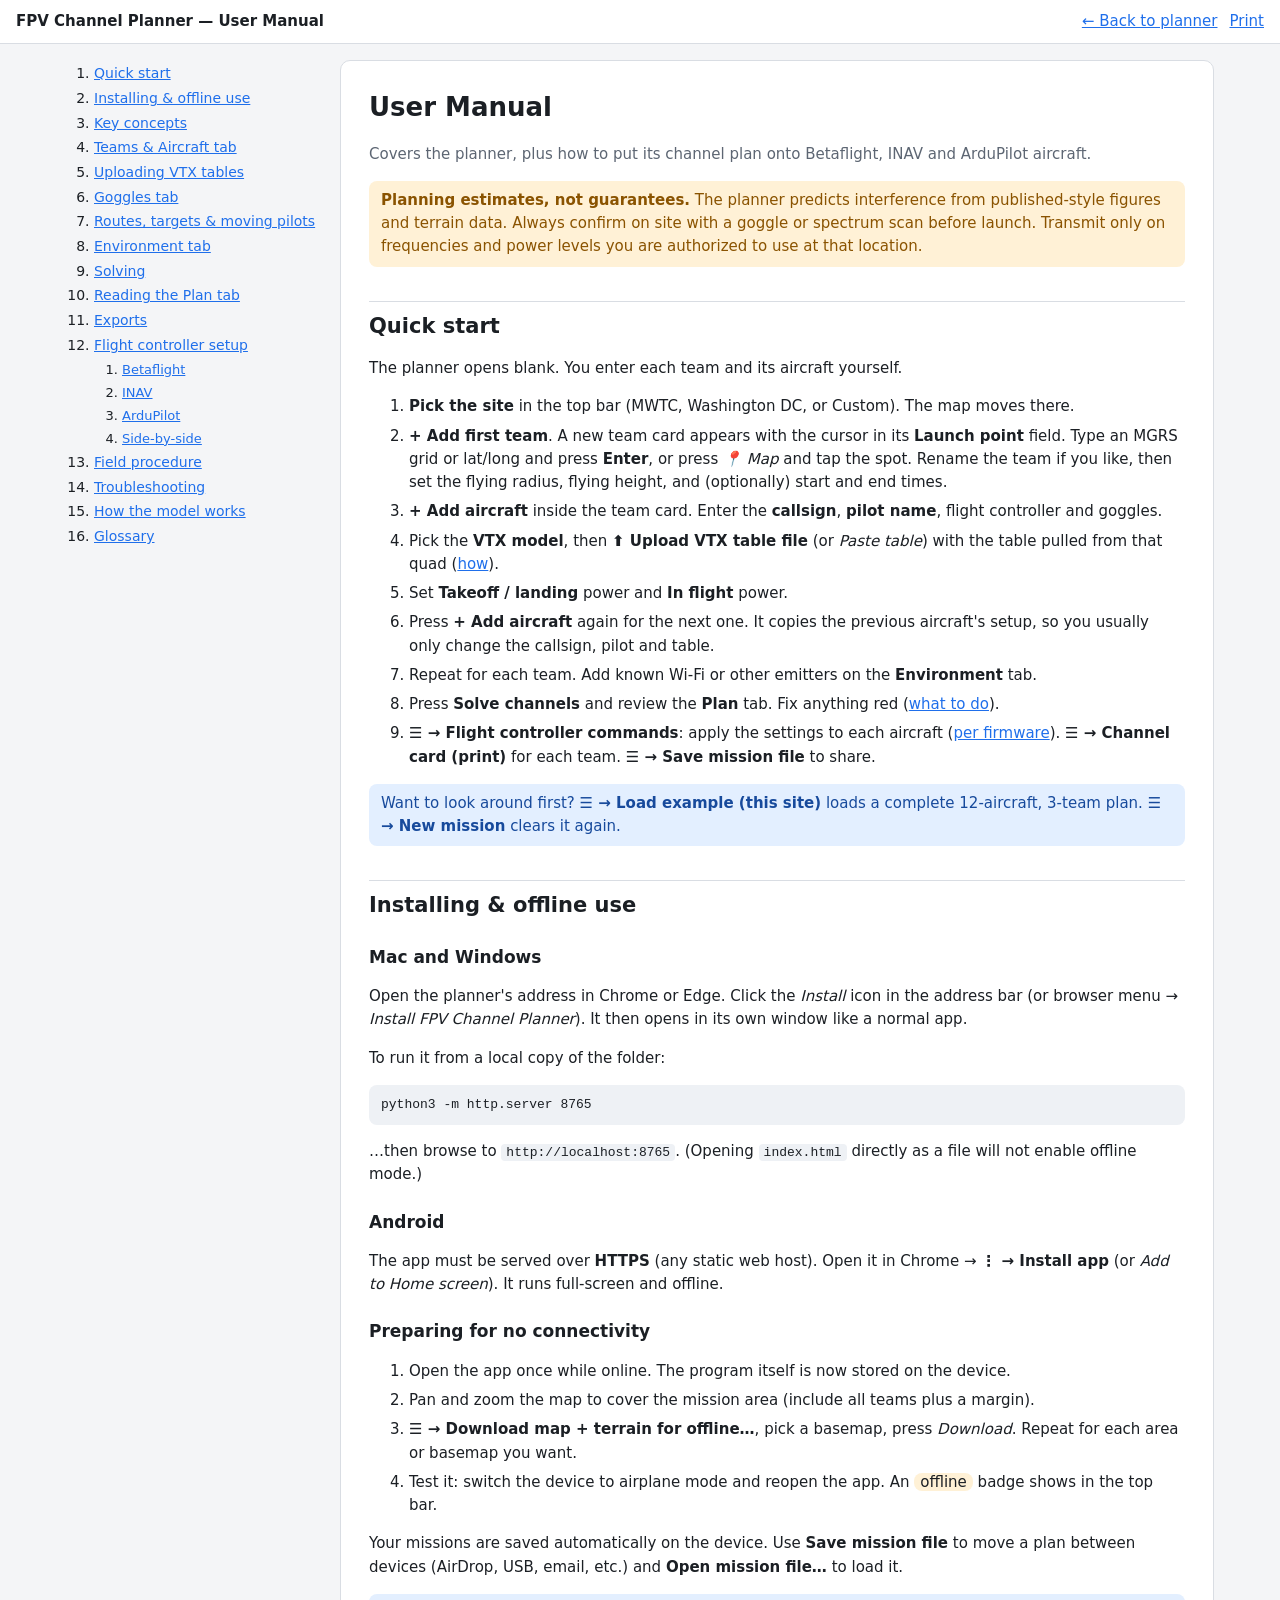
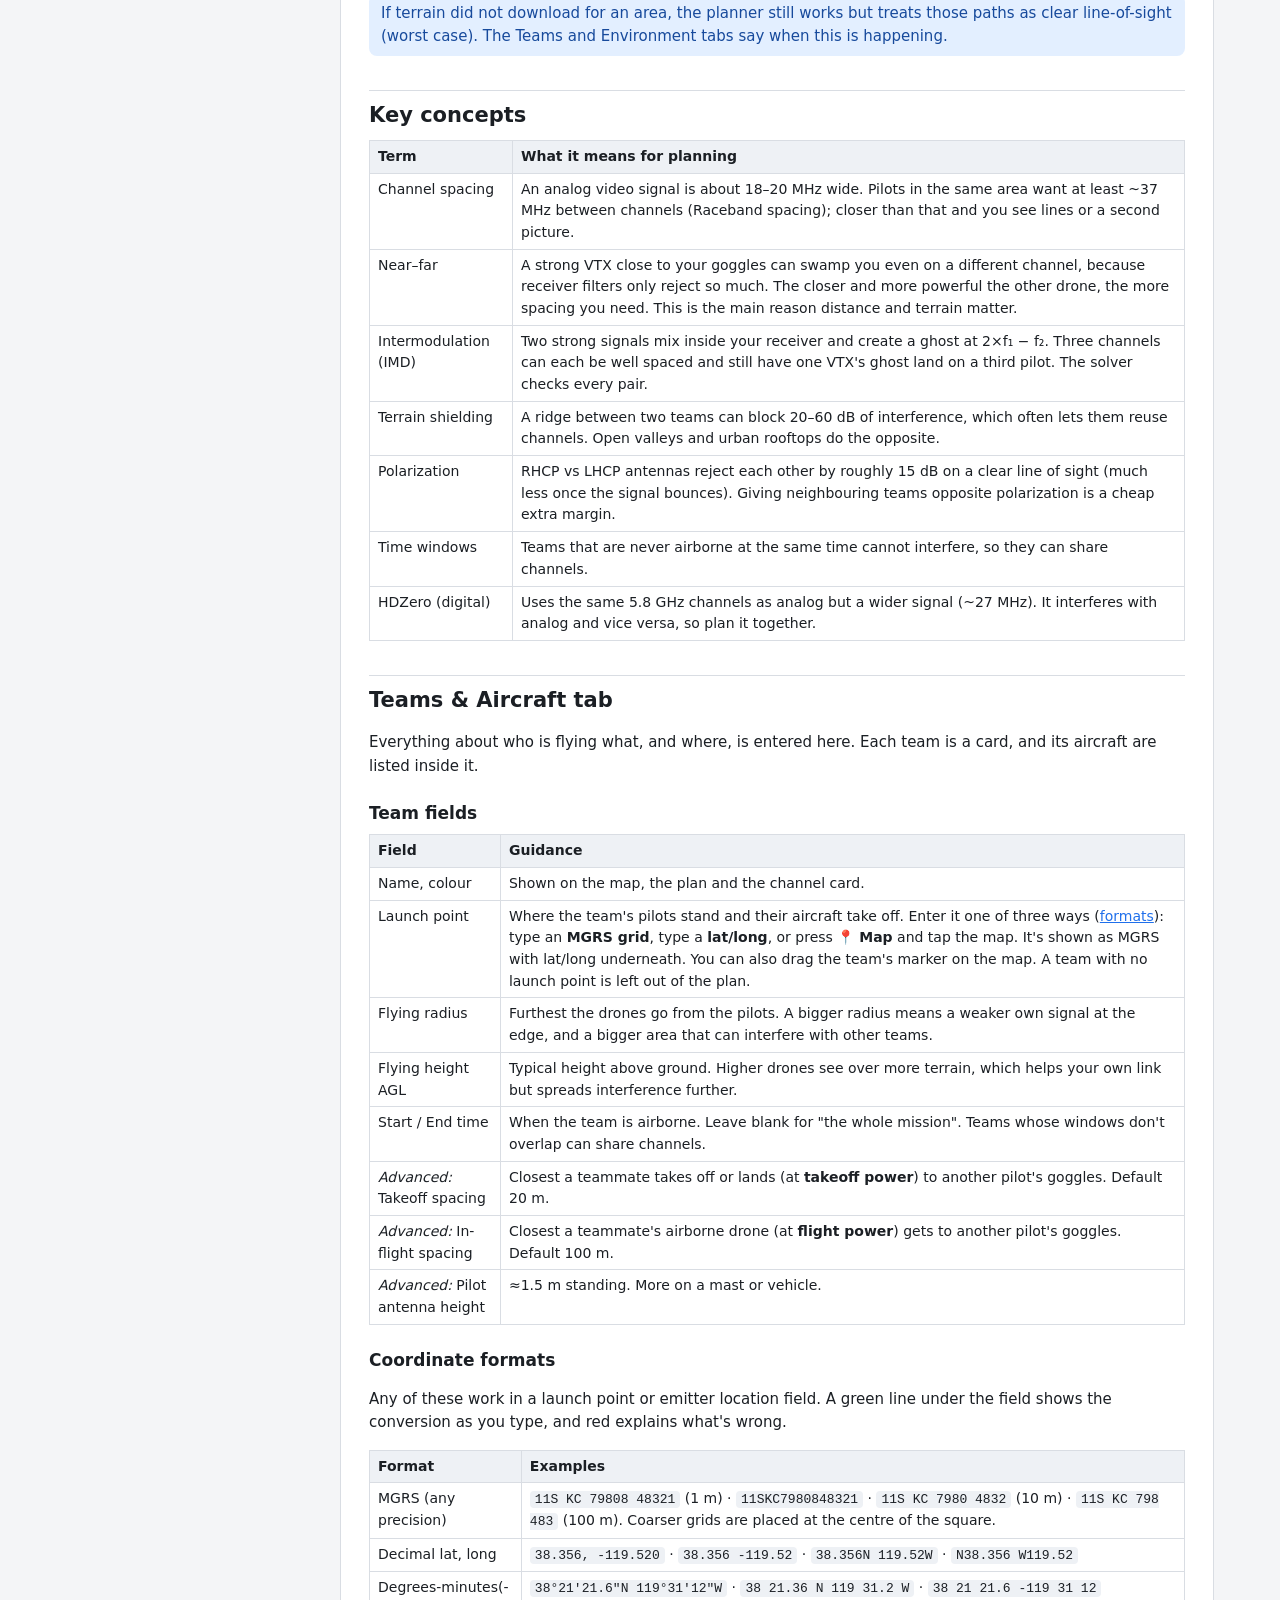
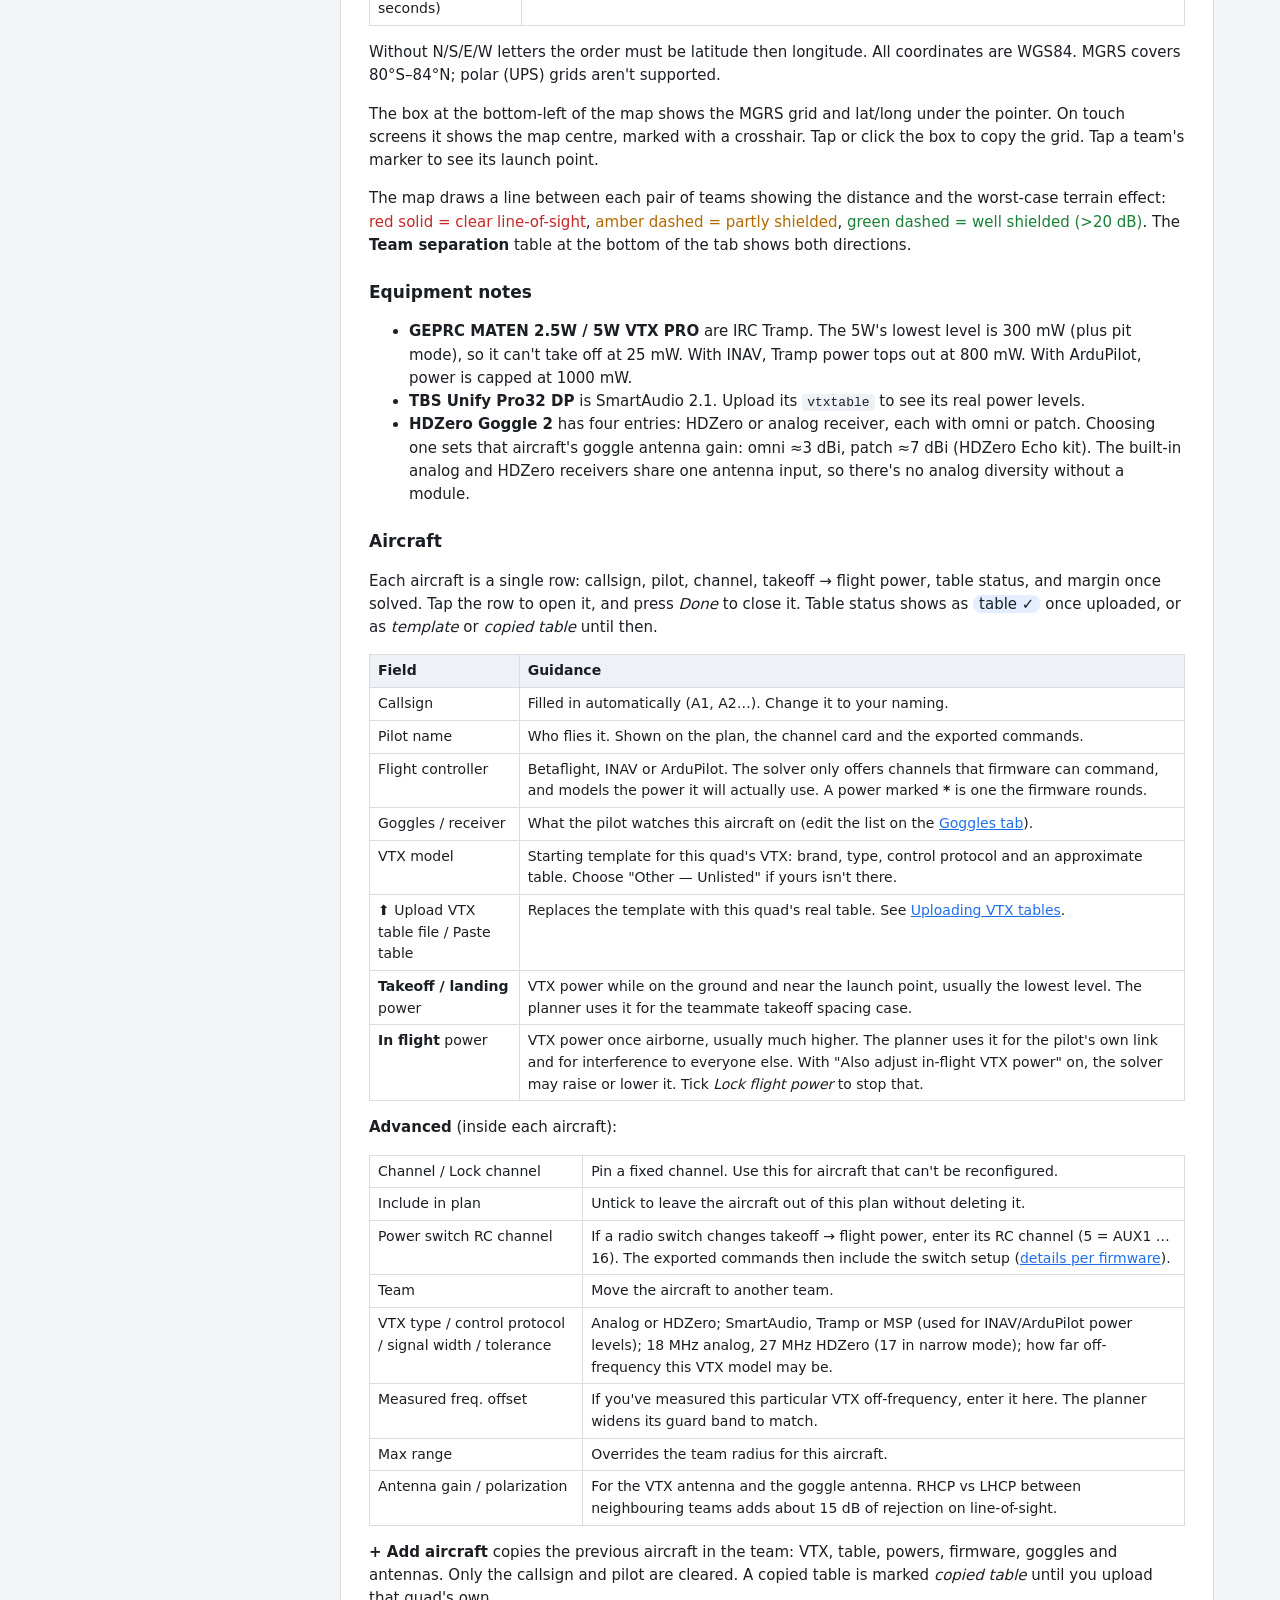
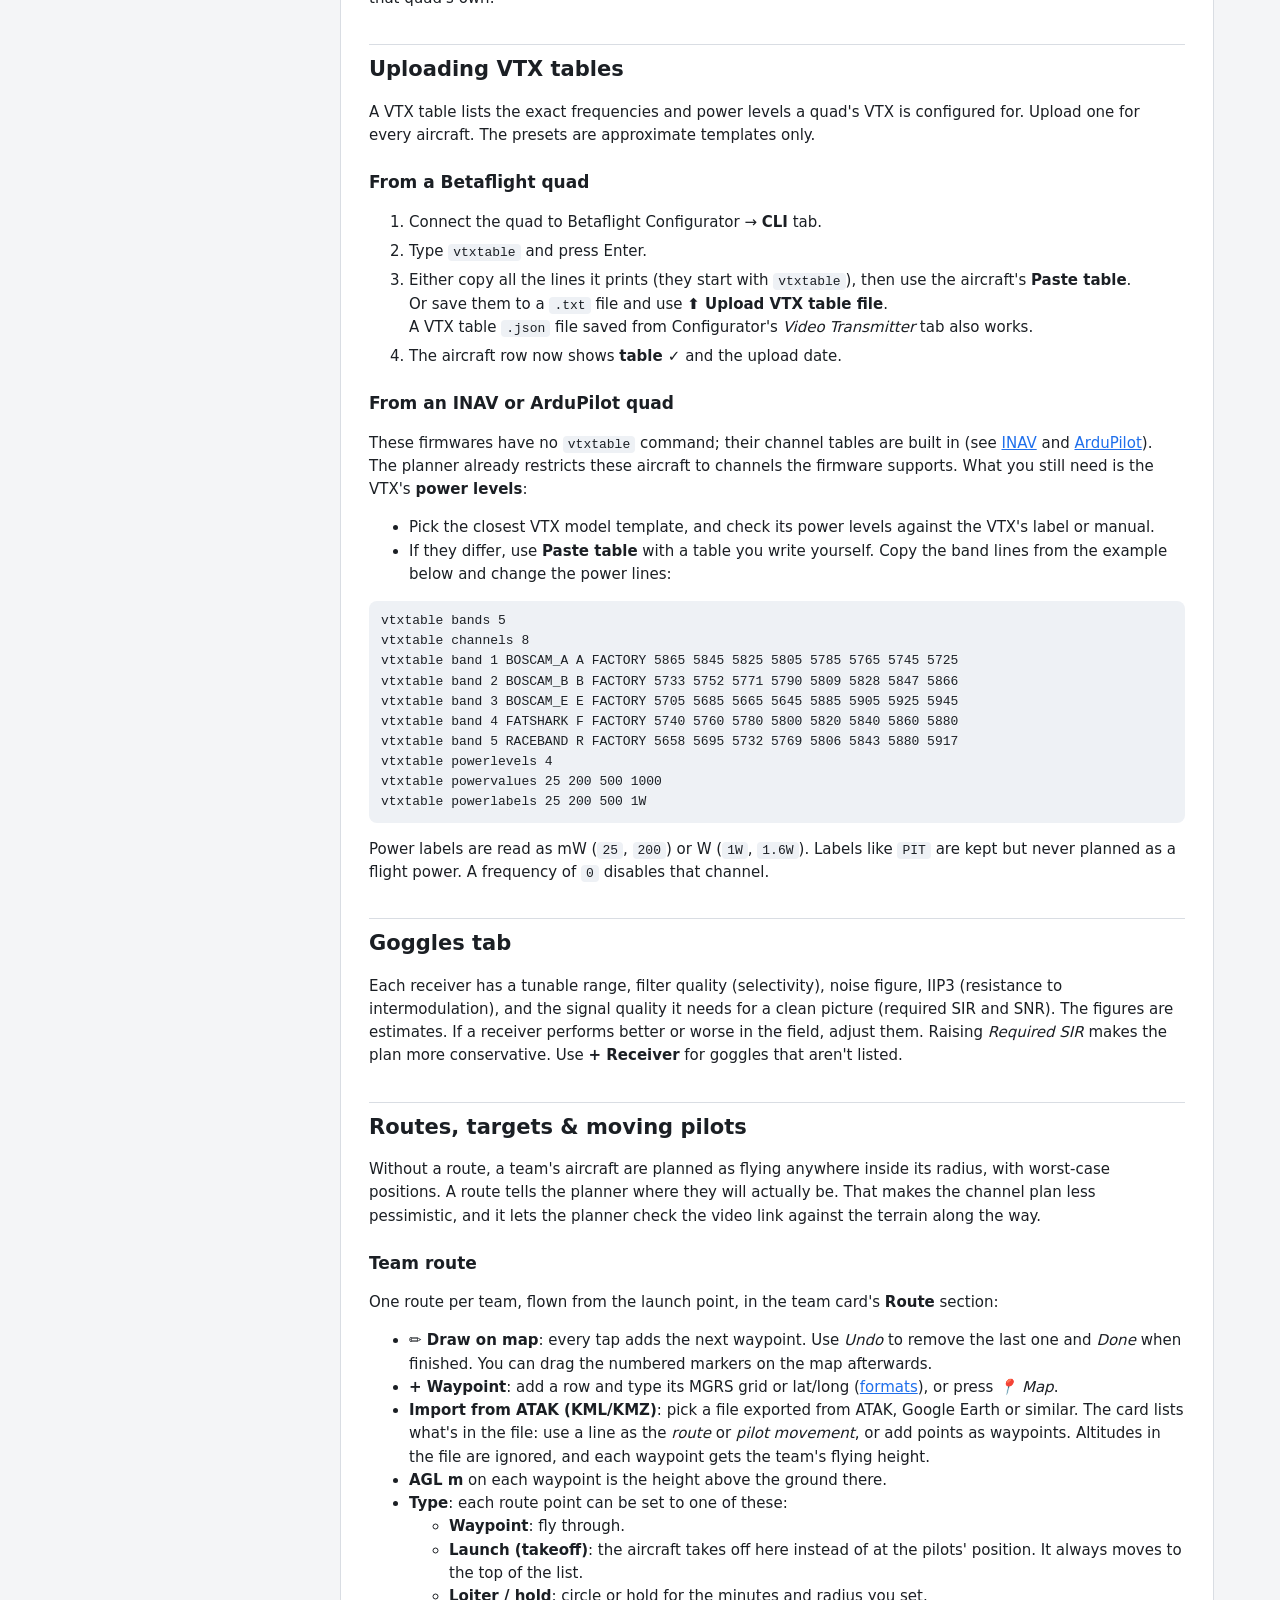
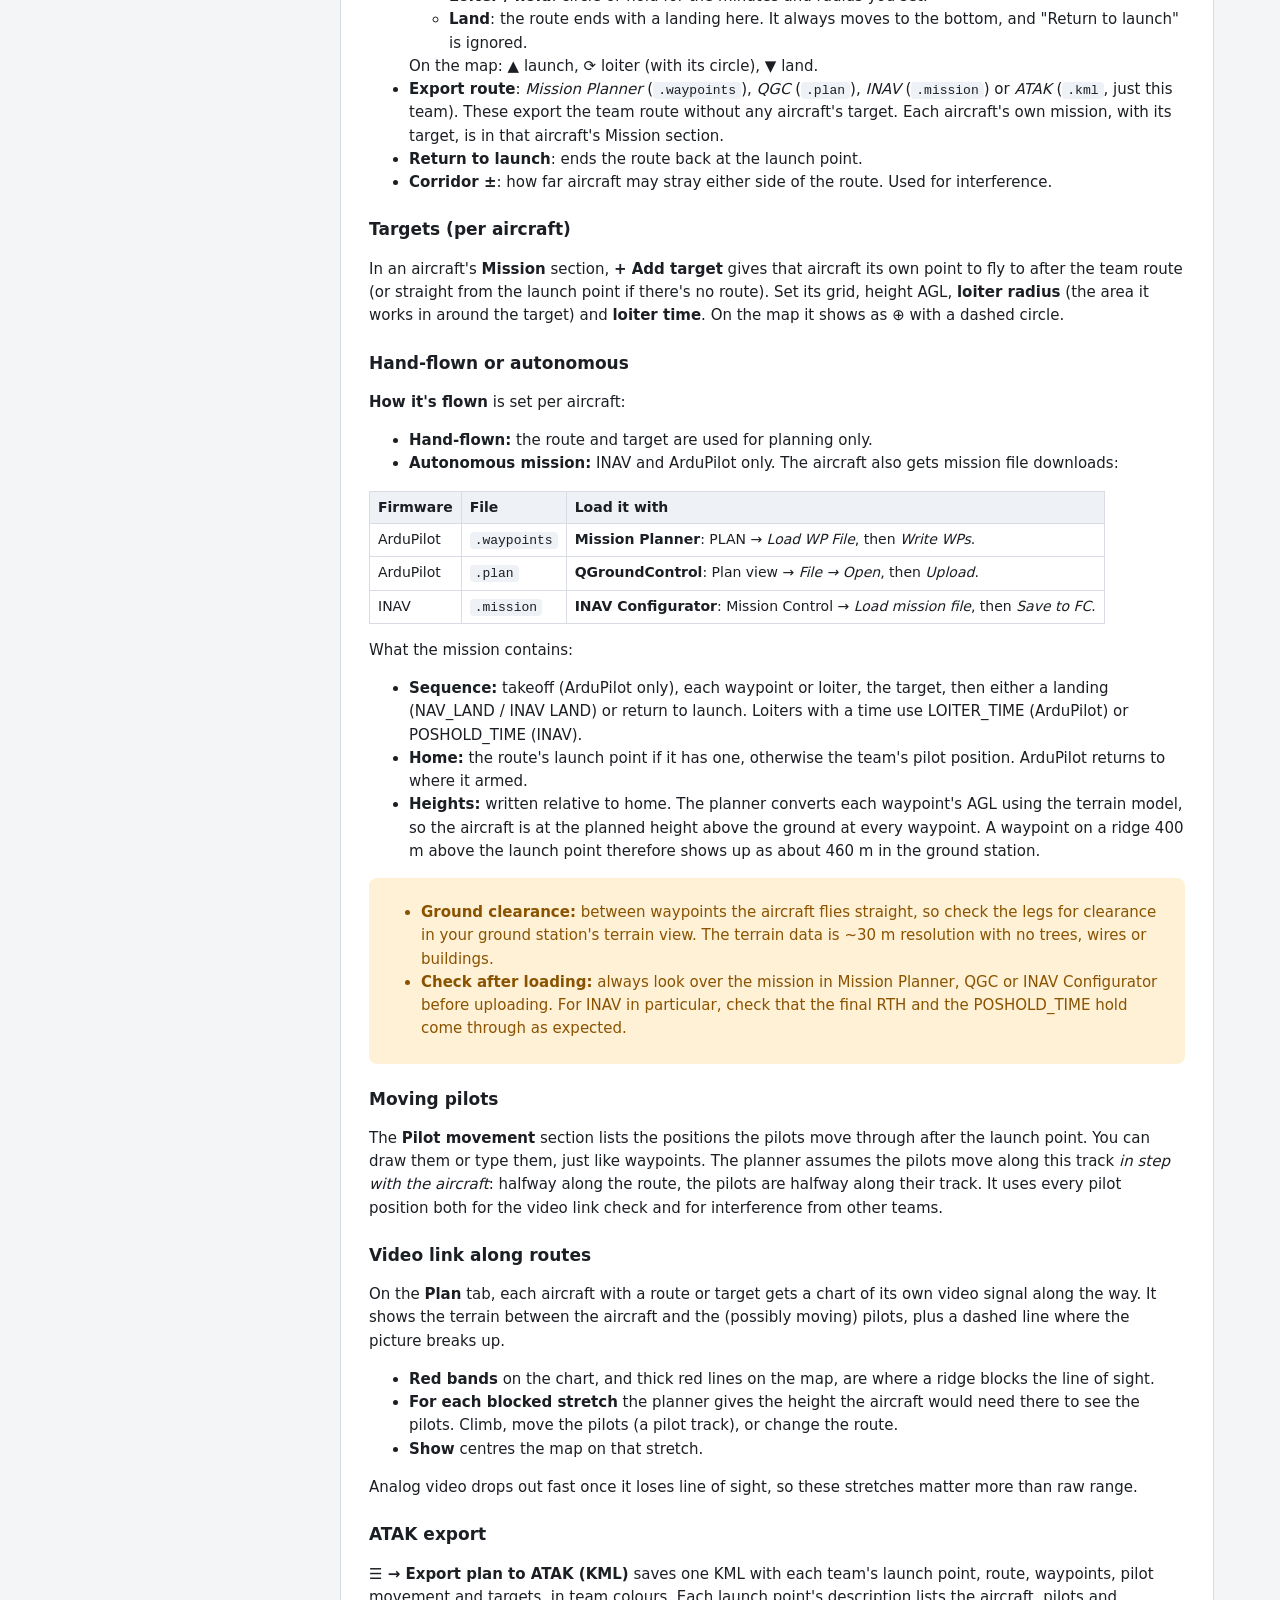
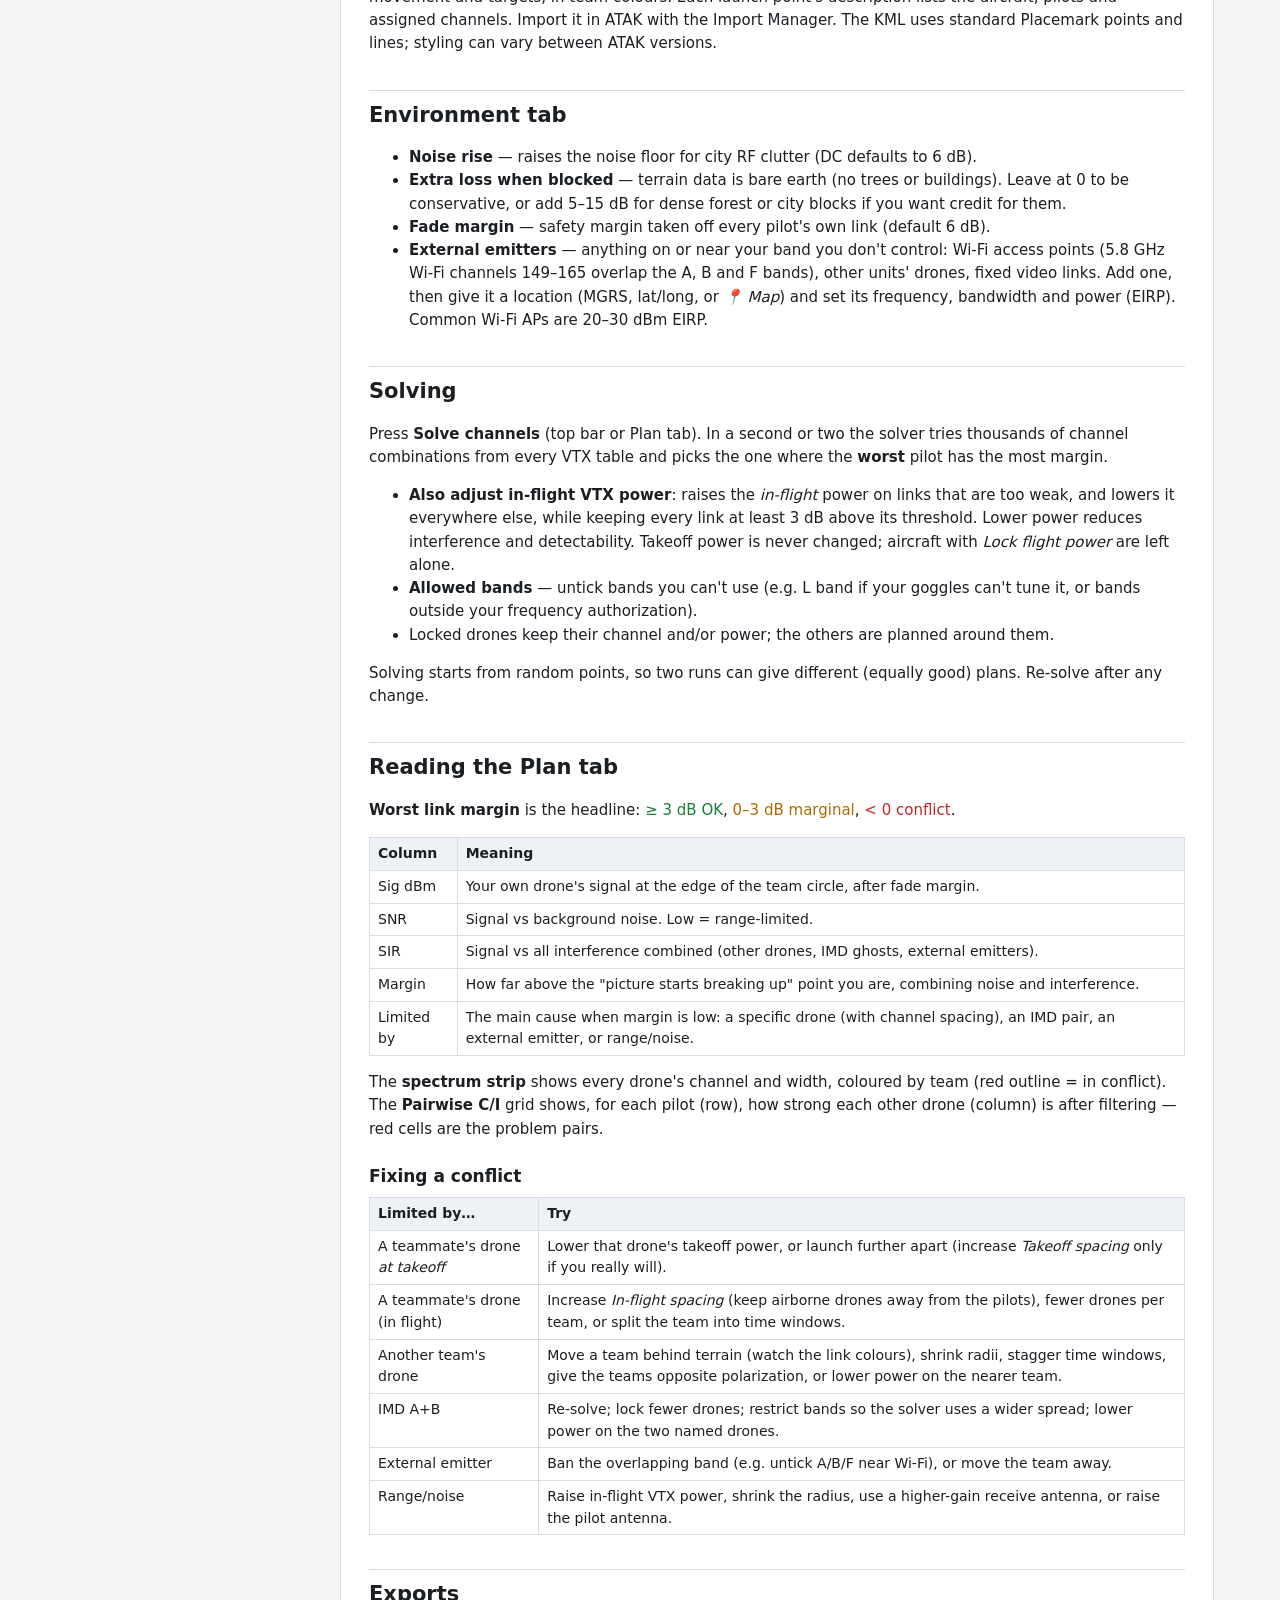
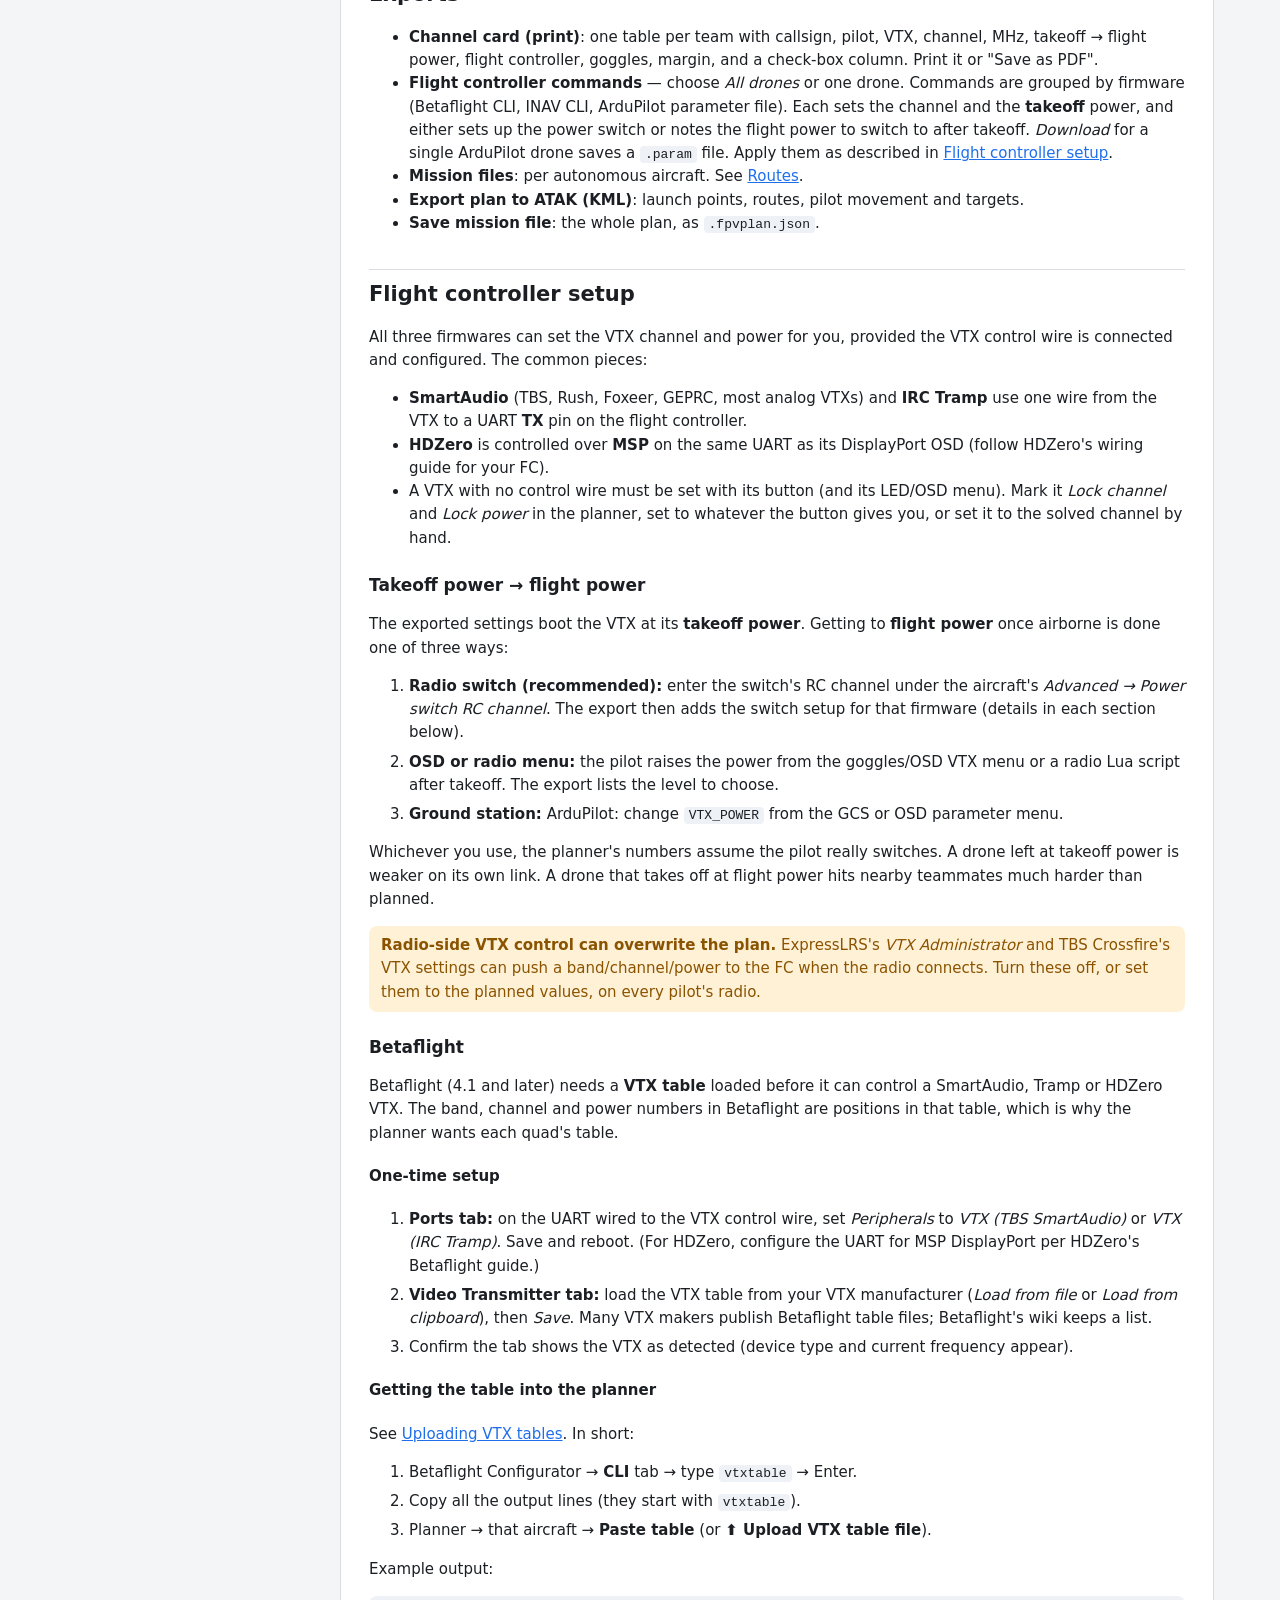
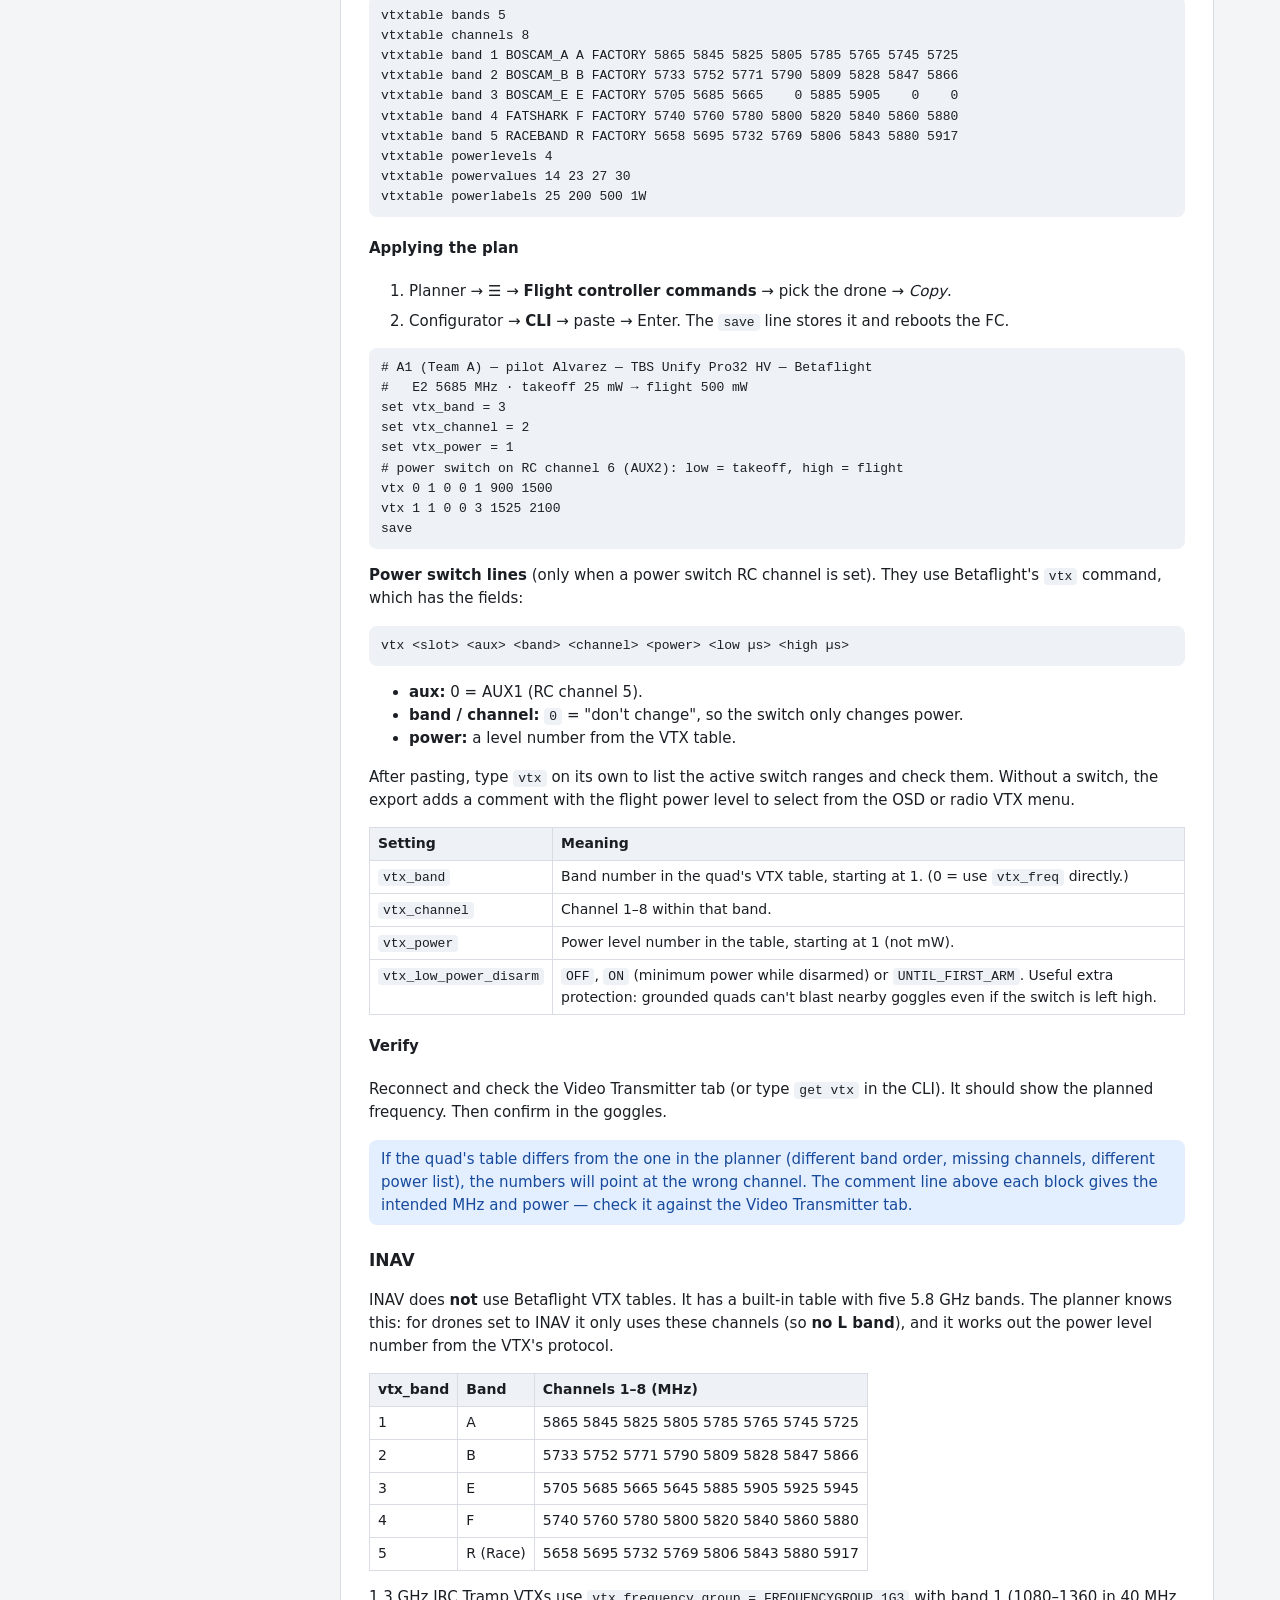
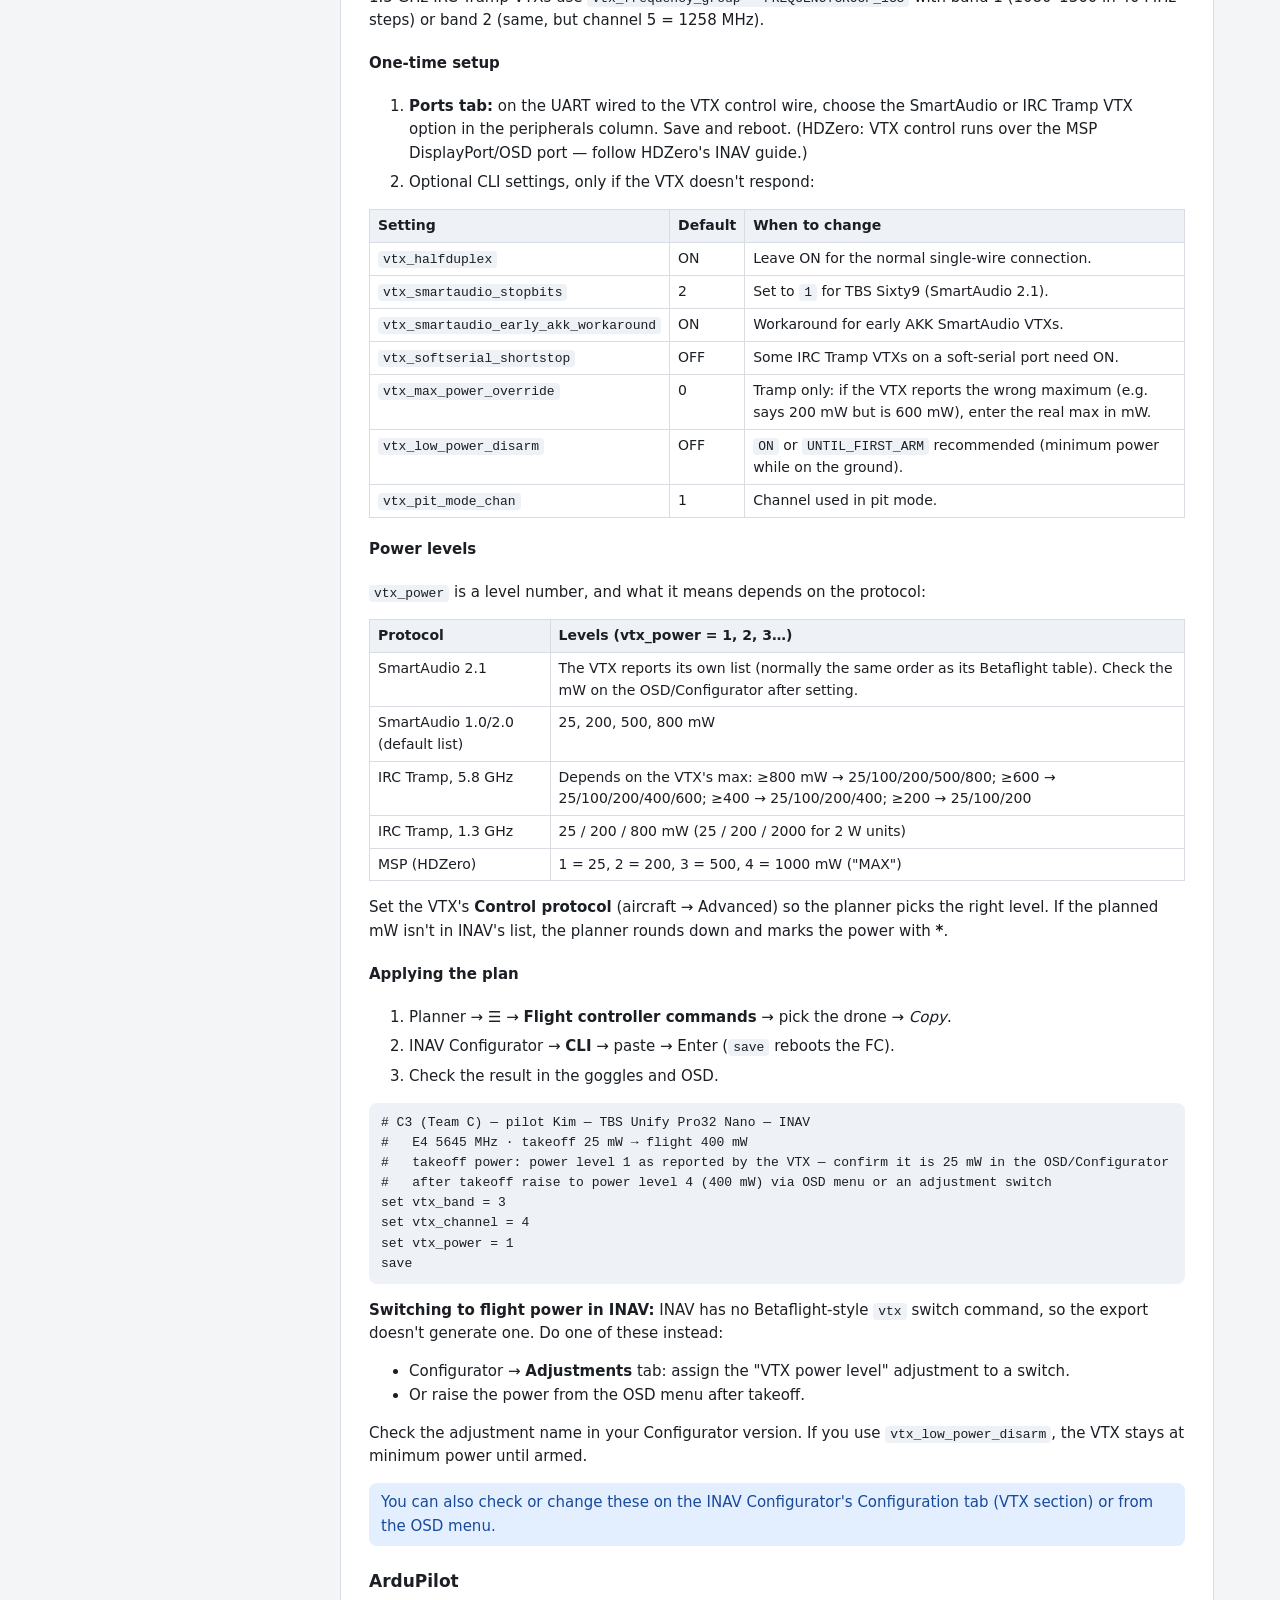
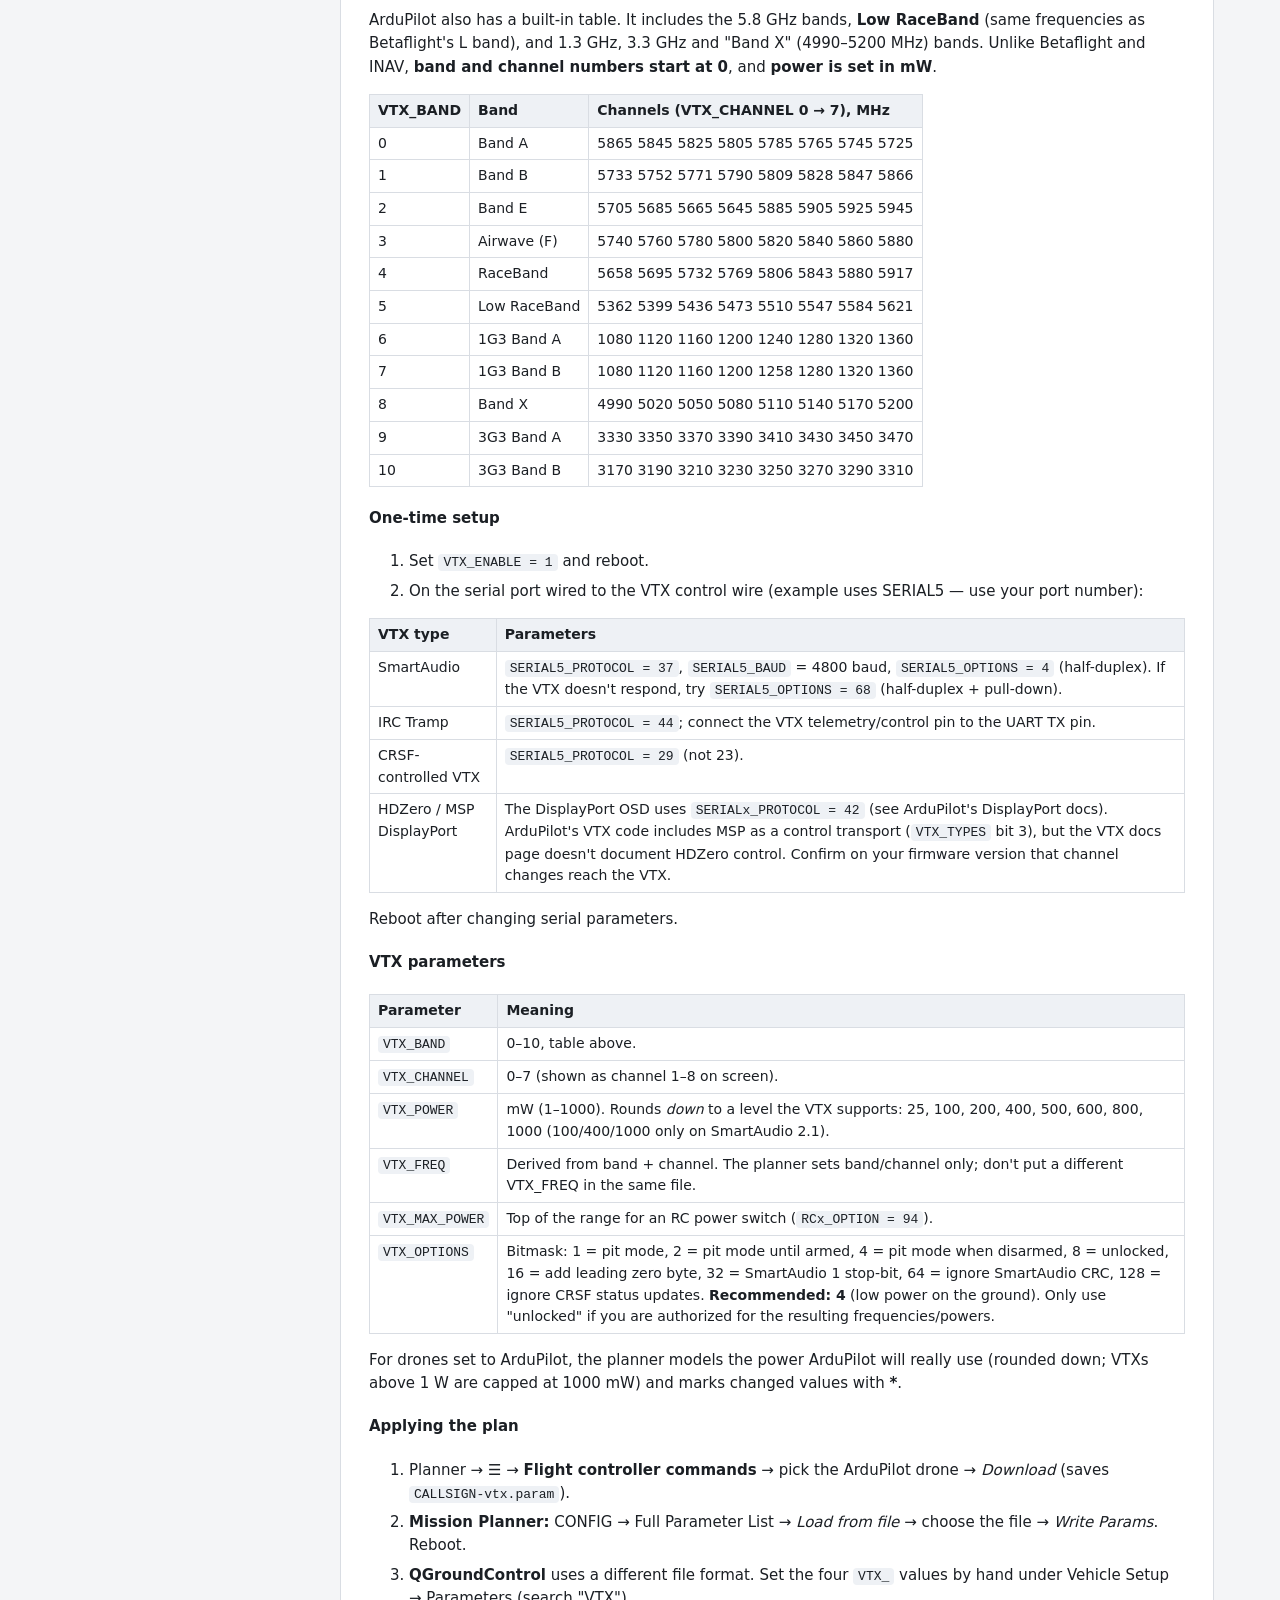
==== commit e36b5a16: "Typed route points, route exports, new VTX and goggle presets - Route points can be Launch (takeoff)" ====
--- a/manual.html
+++ b/manual.html
@@ -121,6 +121,13 @@
 
 <p>The map draws a line between each pair of teams showing the distance and the worst-case terrain effect: <span style="color:#c62828">red solid = clear line-of-sight</span>, <span style="color:#b06a00">amber dashed = partly shielded</span>, <span style="color:#1a7f37">green dashed = well shielded (&gt;20 dB)</span>. The <b>Team separation</b> table at the bottom of the tab shows both directions.</p>
 
+<h3>Equipment notes</h3>
+<ul>
+  <li><b>GEPRC MATEN 2.5W / 5W VTX PRO</b> are IRC Tramp. The 5W's lowest level is 300 mW (plus pit mode), so it can't take off at 25 mW. With INAV, Tramp power tops out at 800 mW. With ArduPilot, power is capped at 1000 mW.</li>
+  <li><b>TBS Unify Pro32 DP</b> is SmartAudio 2.1. Upload its <code>vtxtable</code> to see its real power levels.</li>
+  <li><b>HDZero Goggle 2</b> has four entries: HDZero or analog receiver, each with omni or patch. Choosing one sets that aircraft's goggle antenna gain: omni ≈3 dBi, patch ≈7 dBi (HDZero Echo kit). The built-in analog and HDZero receivers share one antenna input, so there's no analog diversity without a module.</li>
+</ul>
+
 <h3 id="aircraft">Aircraft</h3>
 <p>Each aircraft is a single row: callsign, pilot, channel, takeoff → flight power, table status, and margin once solved. Tap the row to open it, and press <i>Done</i> to close it. Table status shows as <span style="background:var(--tip-bg);padding:0 6px;border-radius:8px">table ✓</span> once uploaded, or as <i>template</i> or <i>copied table</i> until then.</p>
 <table>
@@ -192,6 +199,15 @@
   <li><b>+ Waypoint</b>: add a row and type its MGRS grid or lat/long (<a href="#coords">formats</a>), or press <i>📍 Map</i>.</li>
   <li><b>Import from ATAK (KML/KMZ)</b>: pick a file exported from ATAK, Google Earth or similar. The card lists what's in the file: use a line as the <i>route</i> or <i>pilot movement</i>, or add points as waypoints. Altitudes in the file are ignored, and each waypoint gets the team's flying height.</li>
   <li><b>AGL m</b> on each waypoint is the height above the ground there.</li>
+  <li><b>Type</b>: each route point can be set to one of these:
+    <ul>
+      <li><b>Waypoint</b>: fly through.</li>
+      <li><b>Launch (takeoff)</b>: the aircraft takes off here instead of at the pilots' position. It always moves to the top of the list.</li>
+      <li><b>Loiter / hold</b>: circle or hold for the minutes and radius you set.</li>
+      <li><b>Land</b>: the route ends with a landing here. It always moves to the bottom, and "Return to launch" is ignored.</li>
+    </ul>
+    On the map: ▲ launch, ⟳ loiter (with its circle), ▼ land.</li>
+  <li><b>Export route</b>: <i>Mission Planner</i> (<code>.waypoints</code>), <i>QGC</i> (<code>.plan</code>), <i>INAV</i> (<code>.mission</code>) or <i>ATAK</i> (<code>.kml</code>, just this team). These export the team route without any aircraft's target. Each aircraft's own mission, with its target, is in that aircraft's Mission section.</li>
   <li><b>Return to launch</b>: ends the route back at the launch point.</li>
   <li><b>Corridor ±</b>: how far aircraft may stray either side of the route. Used for interference.</li>
 </ul>
@@ -213,7 +229,8 @@
 </table>
 <p>What the mission contains:</p>
 <ul>
-  <li><b>Sequence:</b> takeoff (ArduPilot only), each waypoint, then the target. If the target has a loiter time, ArduPilot uses LOITER_TIME and INAV uses POSHOLD_TIME. Return to launch comes last if it's ticked.</li>
+  <li><b>Sequence:</b> takeoff (ArduPilot only), each waypoint or loiter, the target, then either a landing (NAV_LAND / INAV LAND) or return to launch. Loiters with a time use LOITER_TIME (ArduPilot) or POSHOLD_TIME (INAV).</li>
+  <li><b>Home:</b> the route's launch point if it has one, otherwise the team's pilot position. ArduPilot returns to where it armed.</li>
   <li><b>Heights:</b> written relative to home. The planner converts each waypoint's AGL using the terrain model, so the aircraft is at the planned height above the ground at every waypoint. A waypoint on a ridge 400 m above the launch point therefore shows up as about 460 m in the ground station.</li>
 </ul>
 <div class="warn">
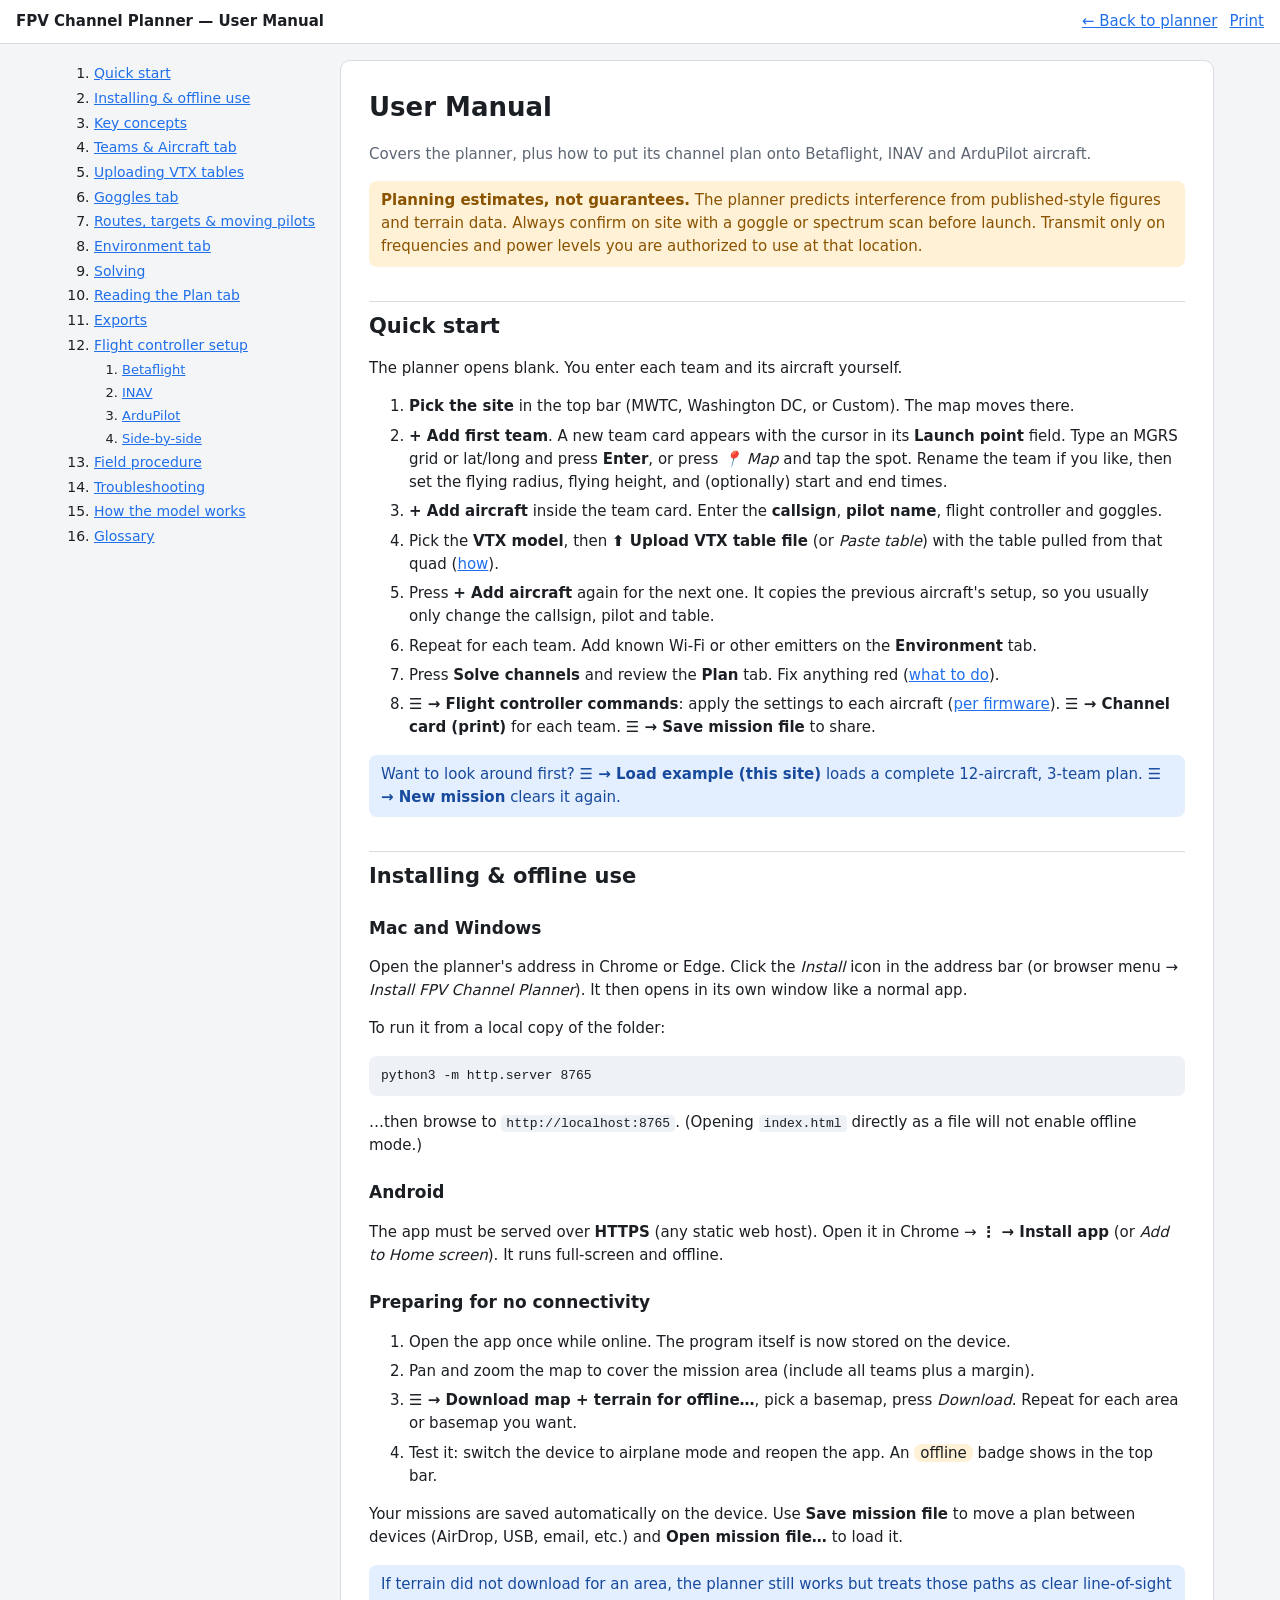
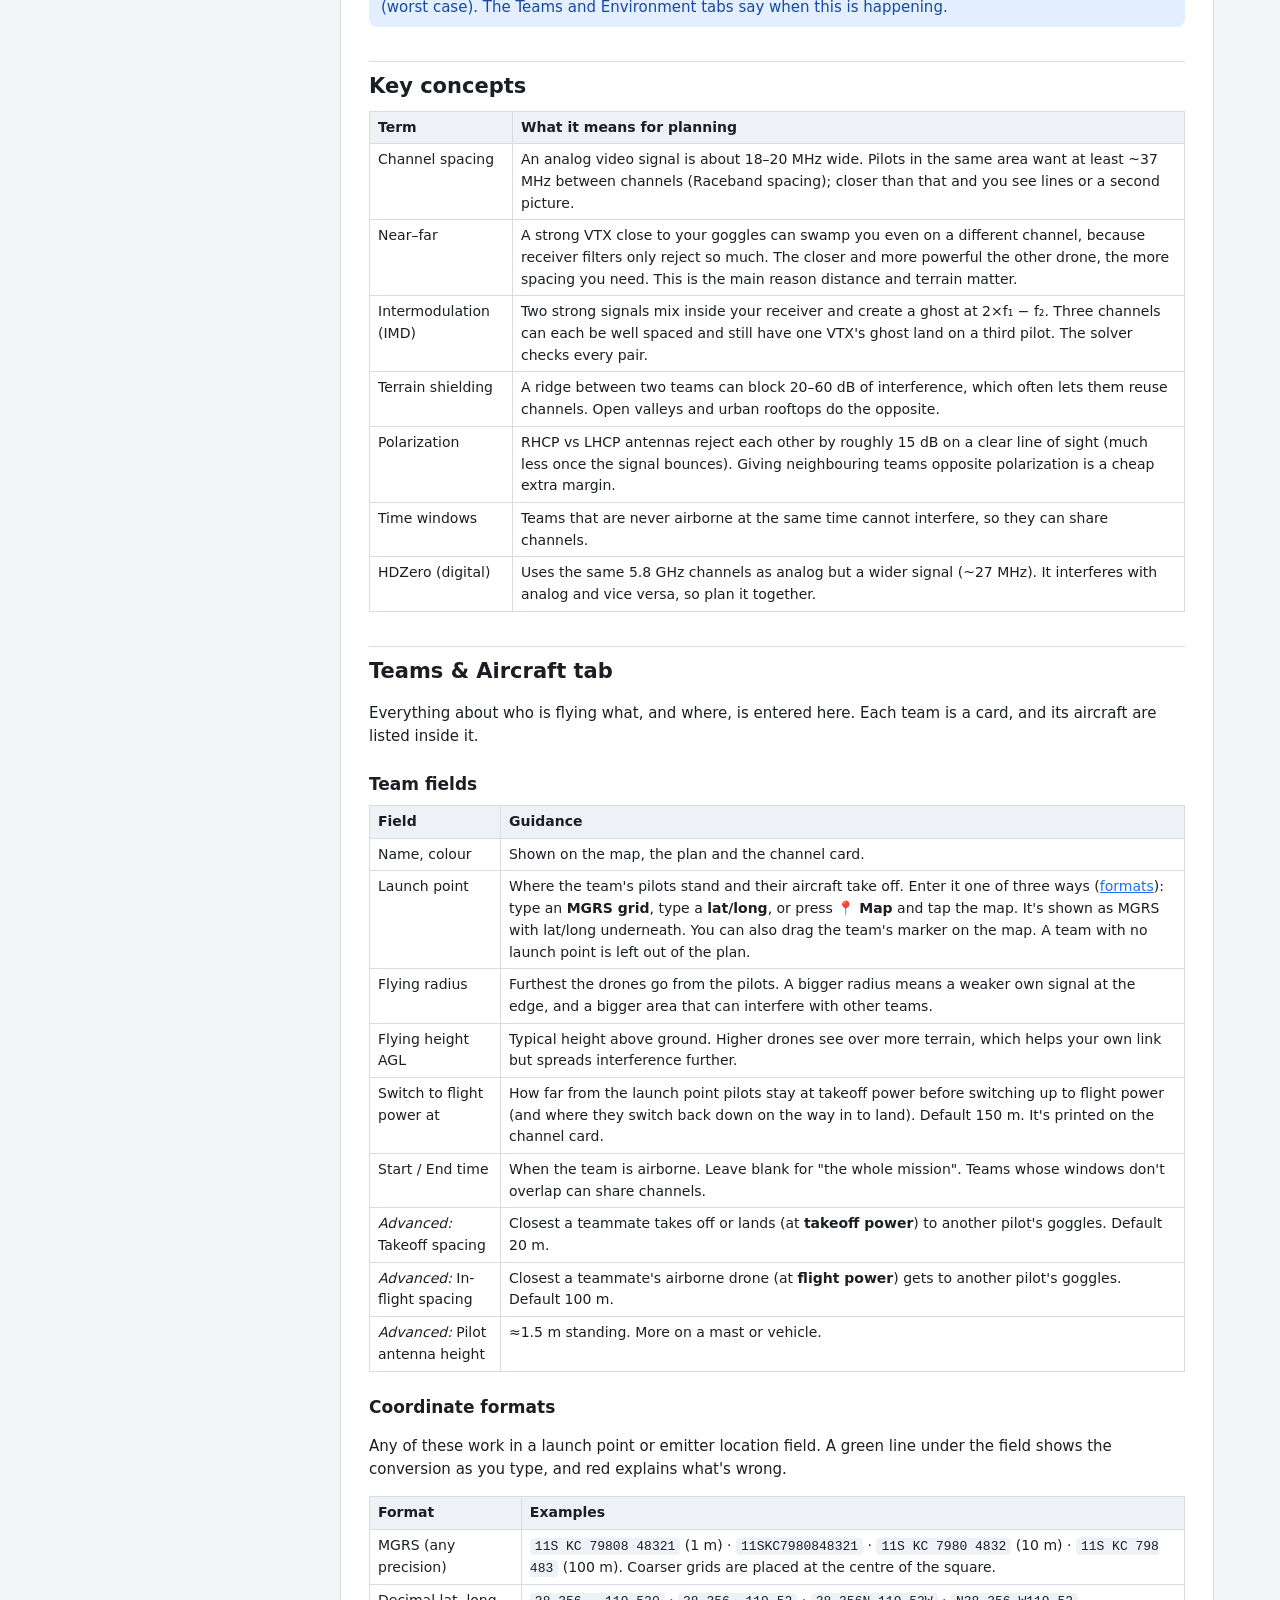
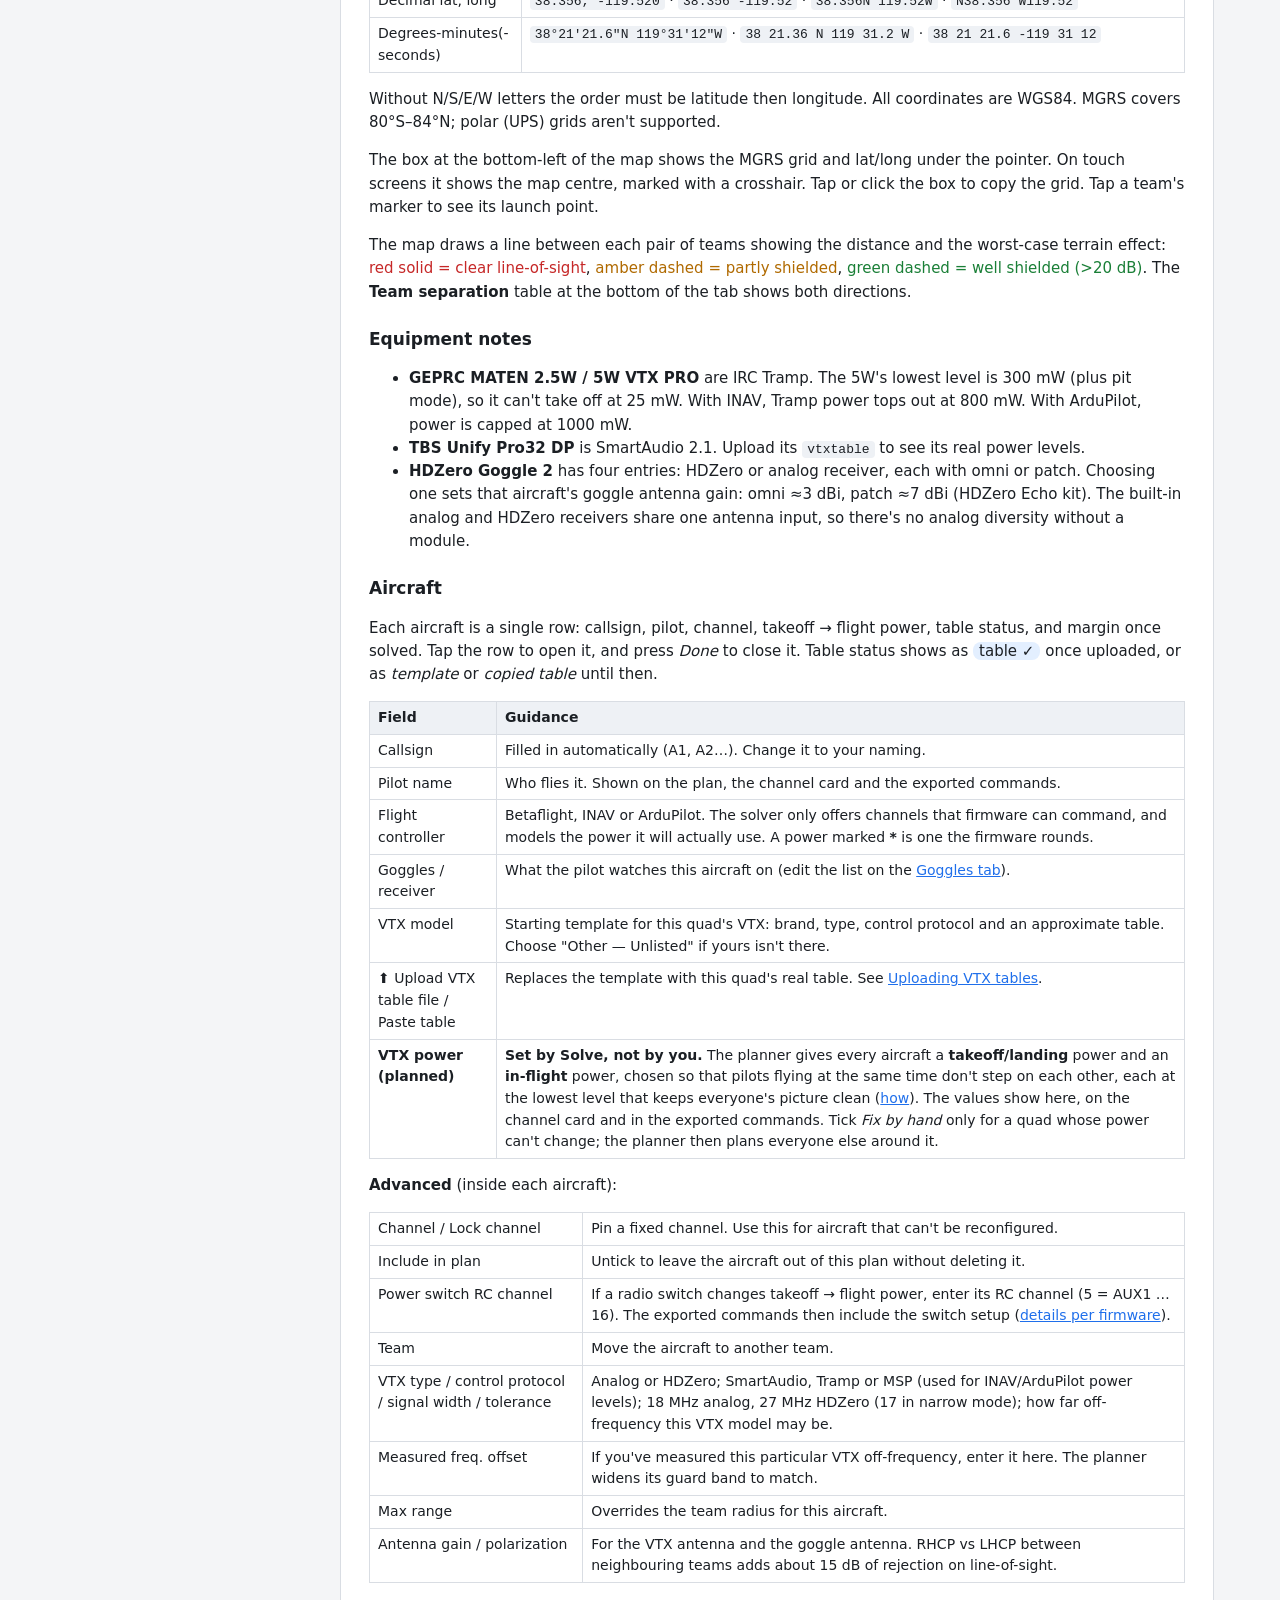
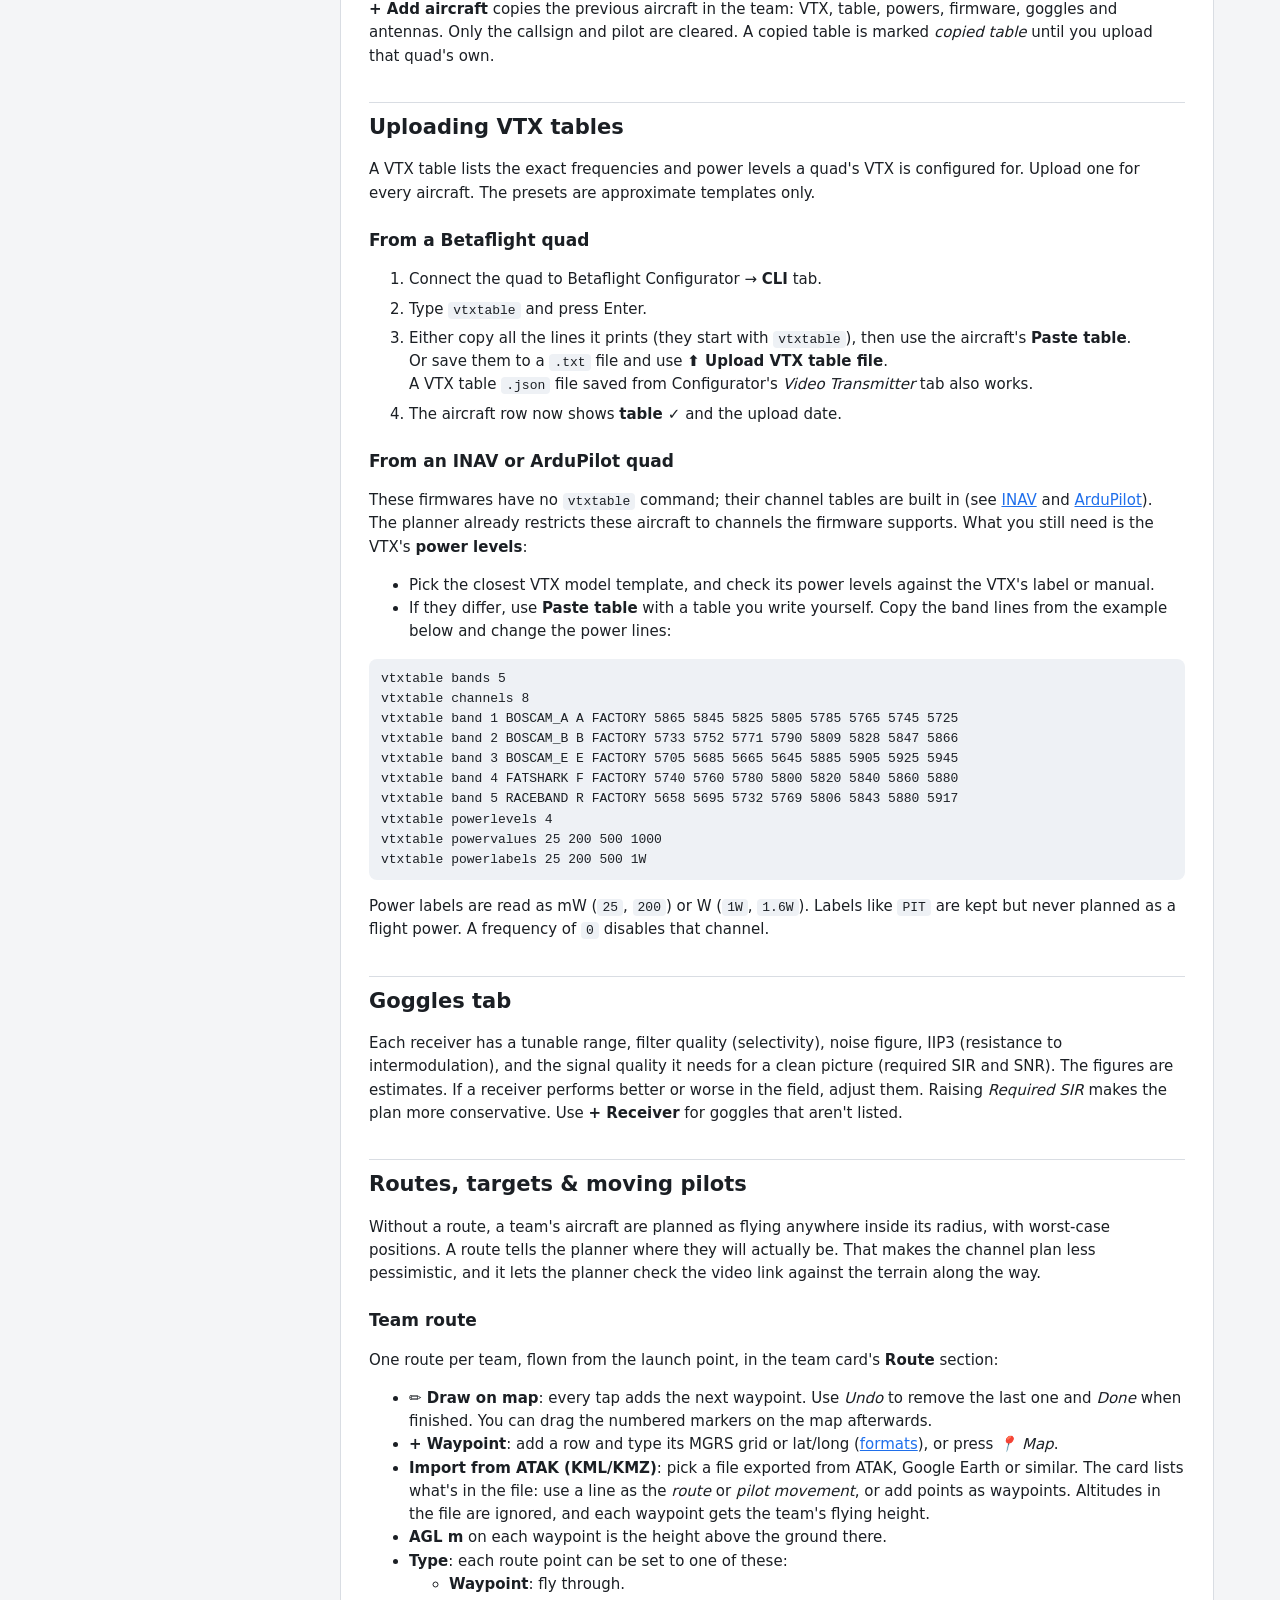
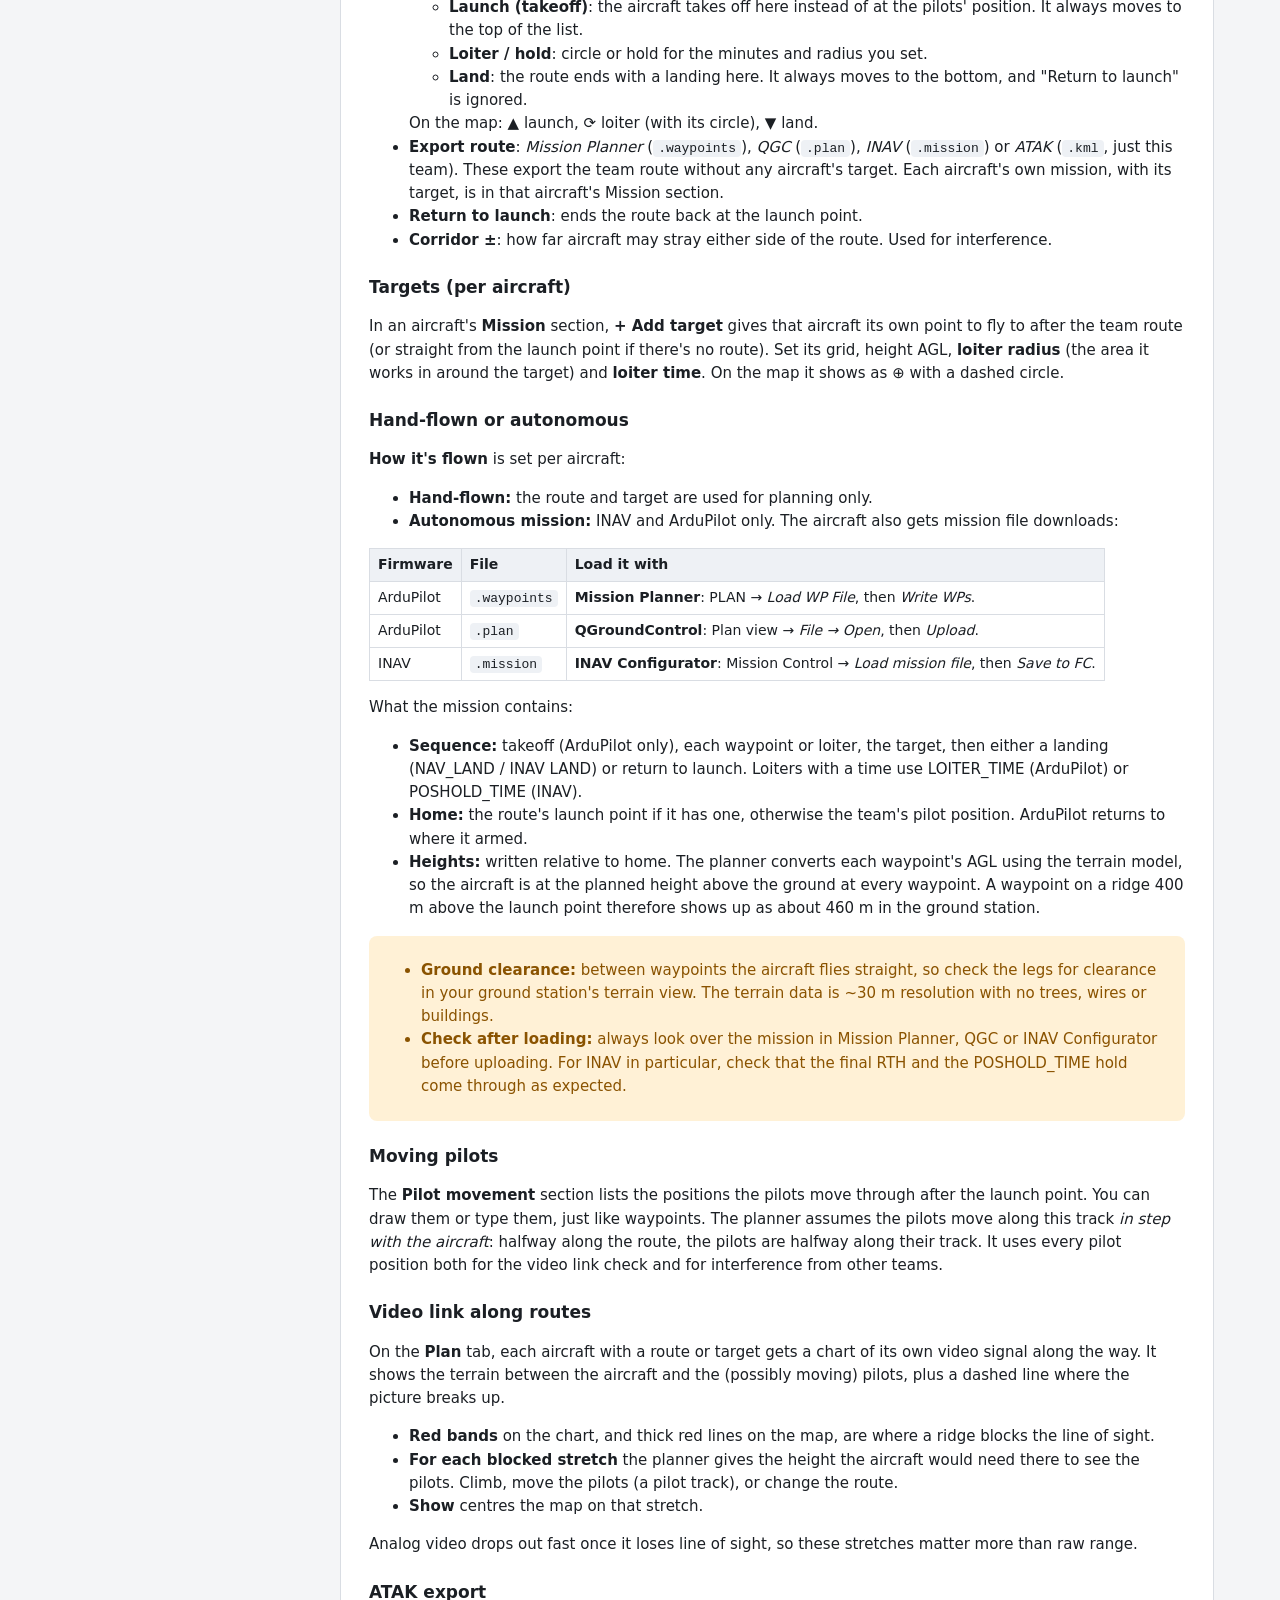
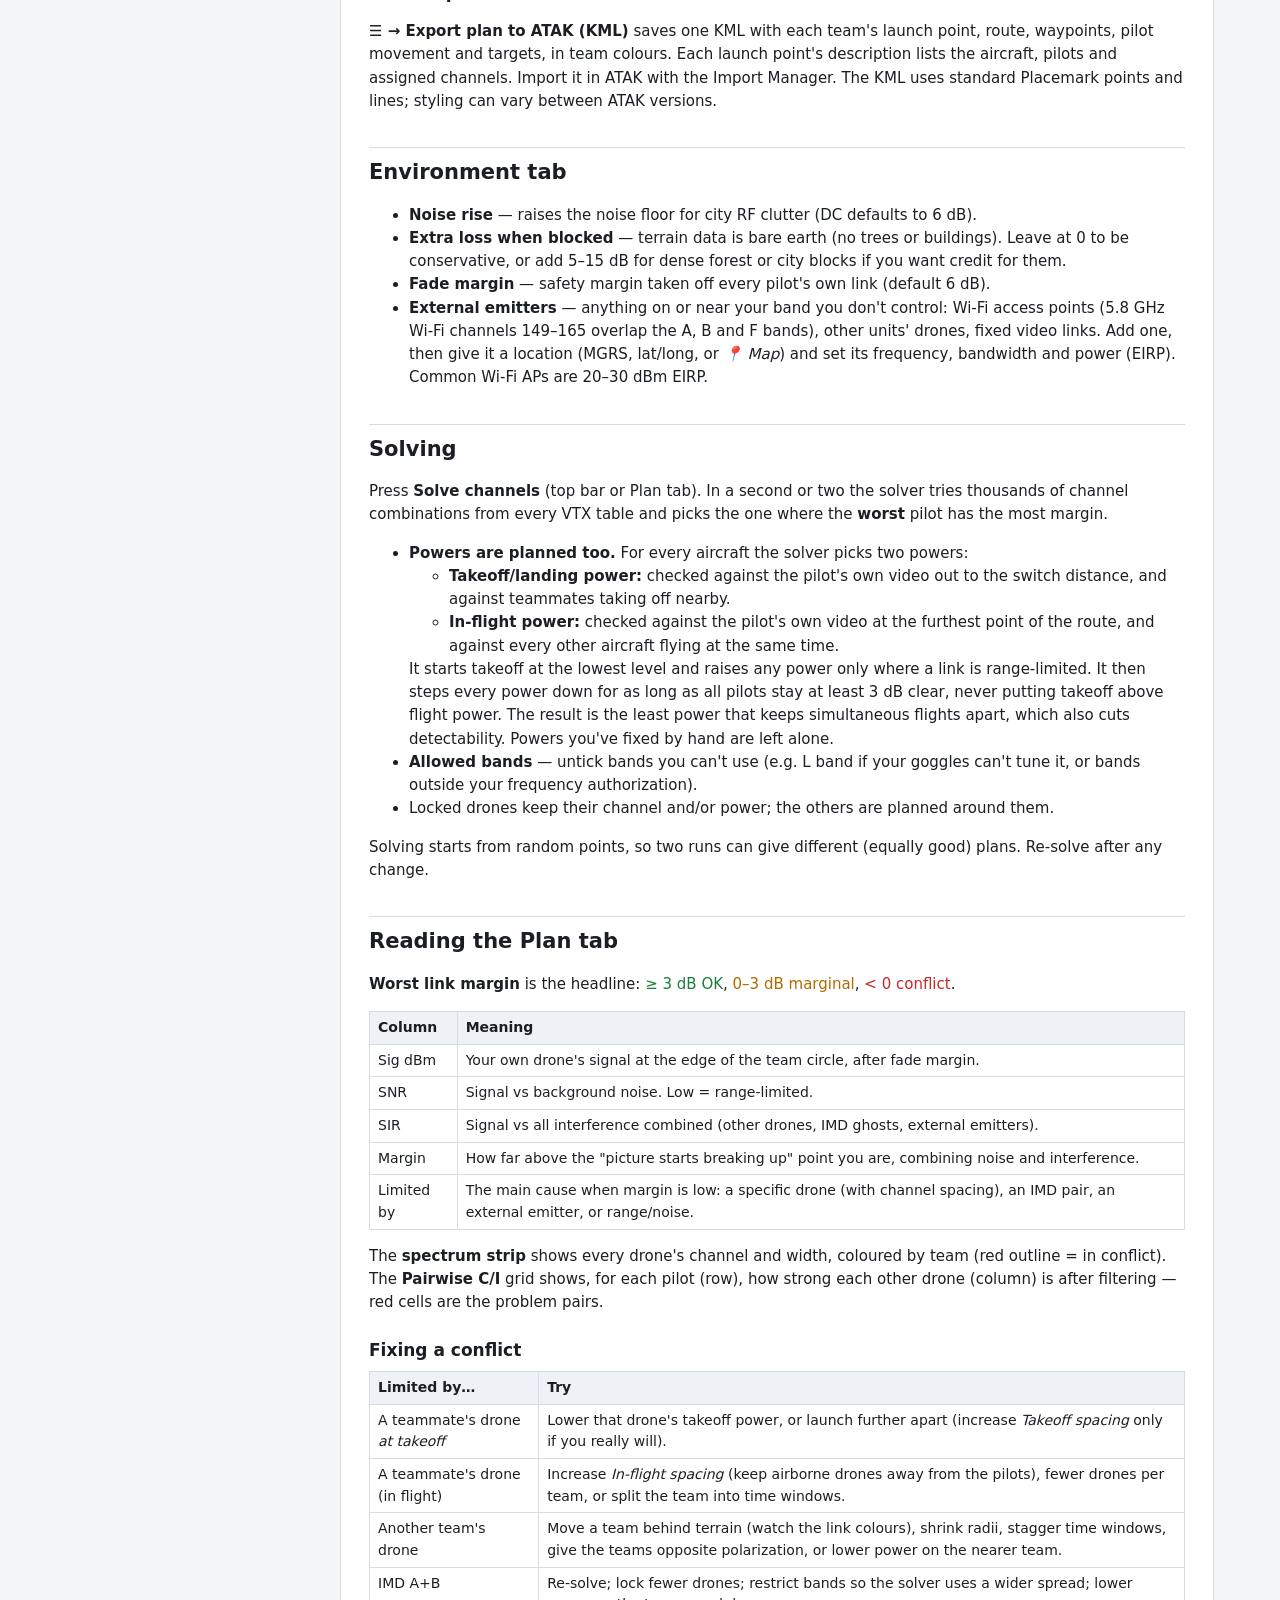
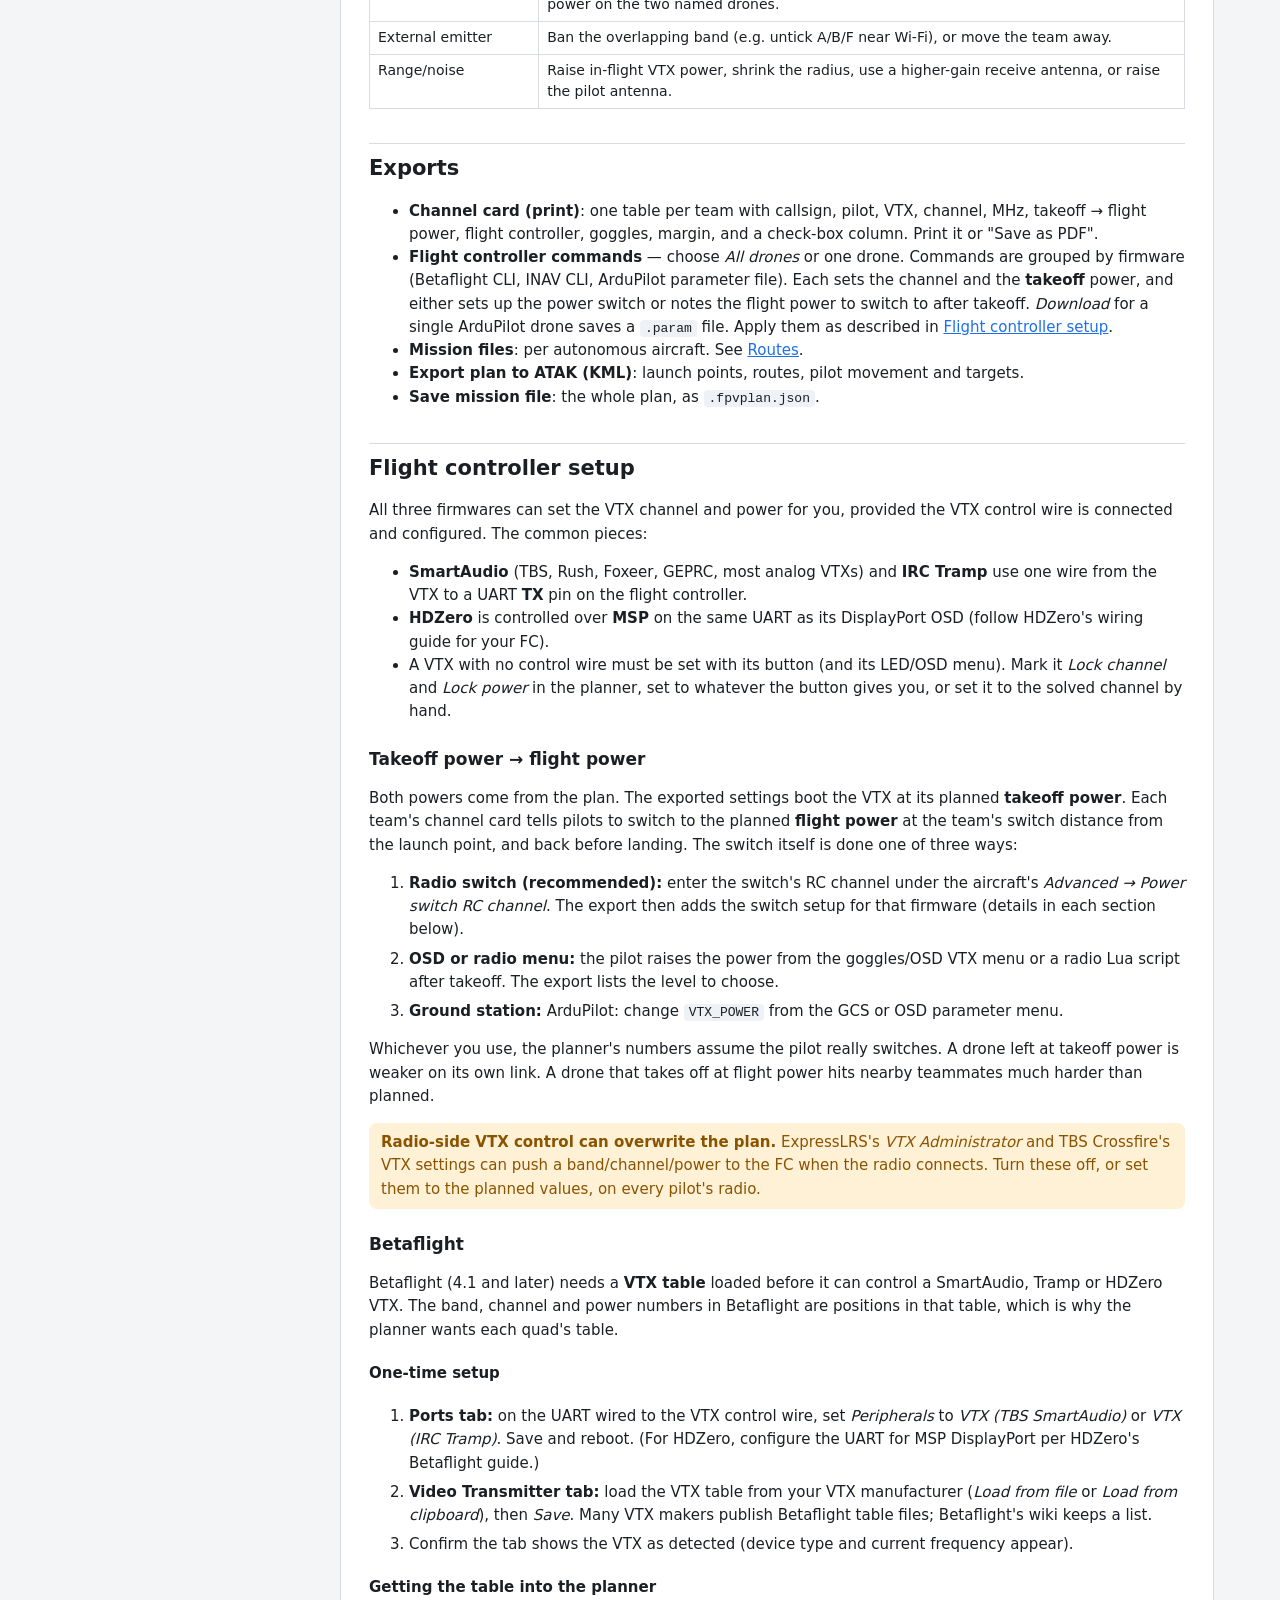
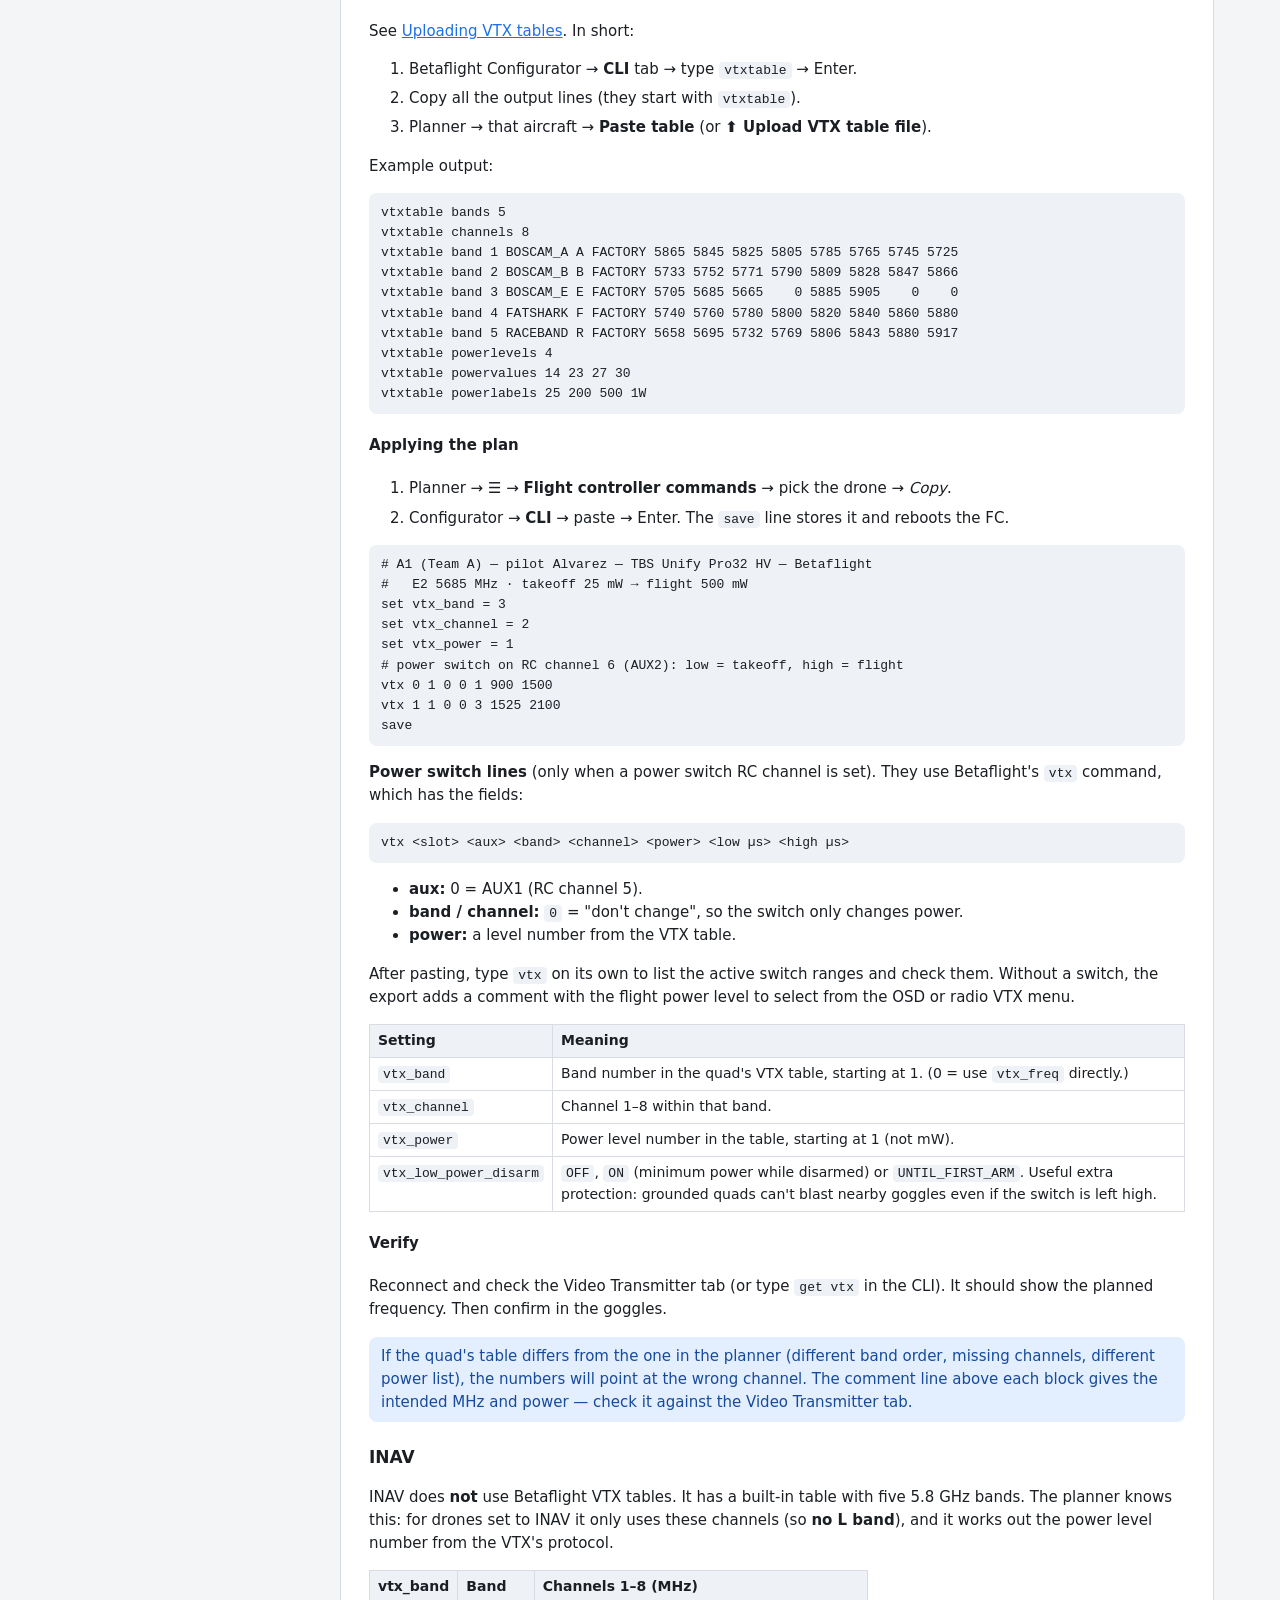
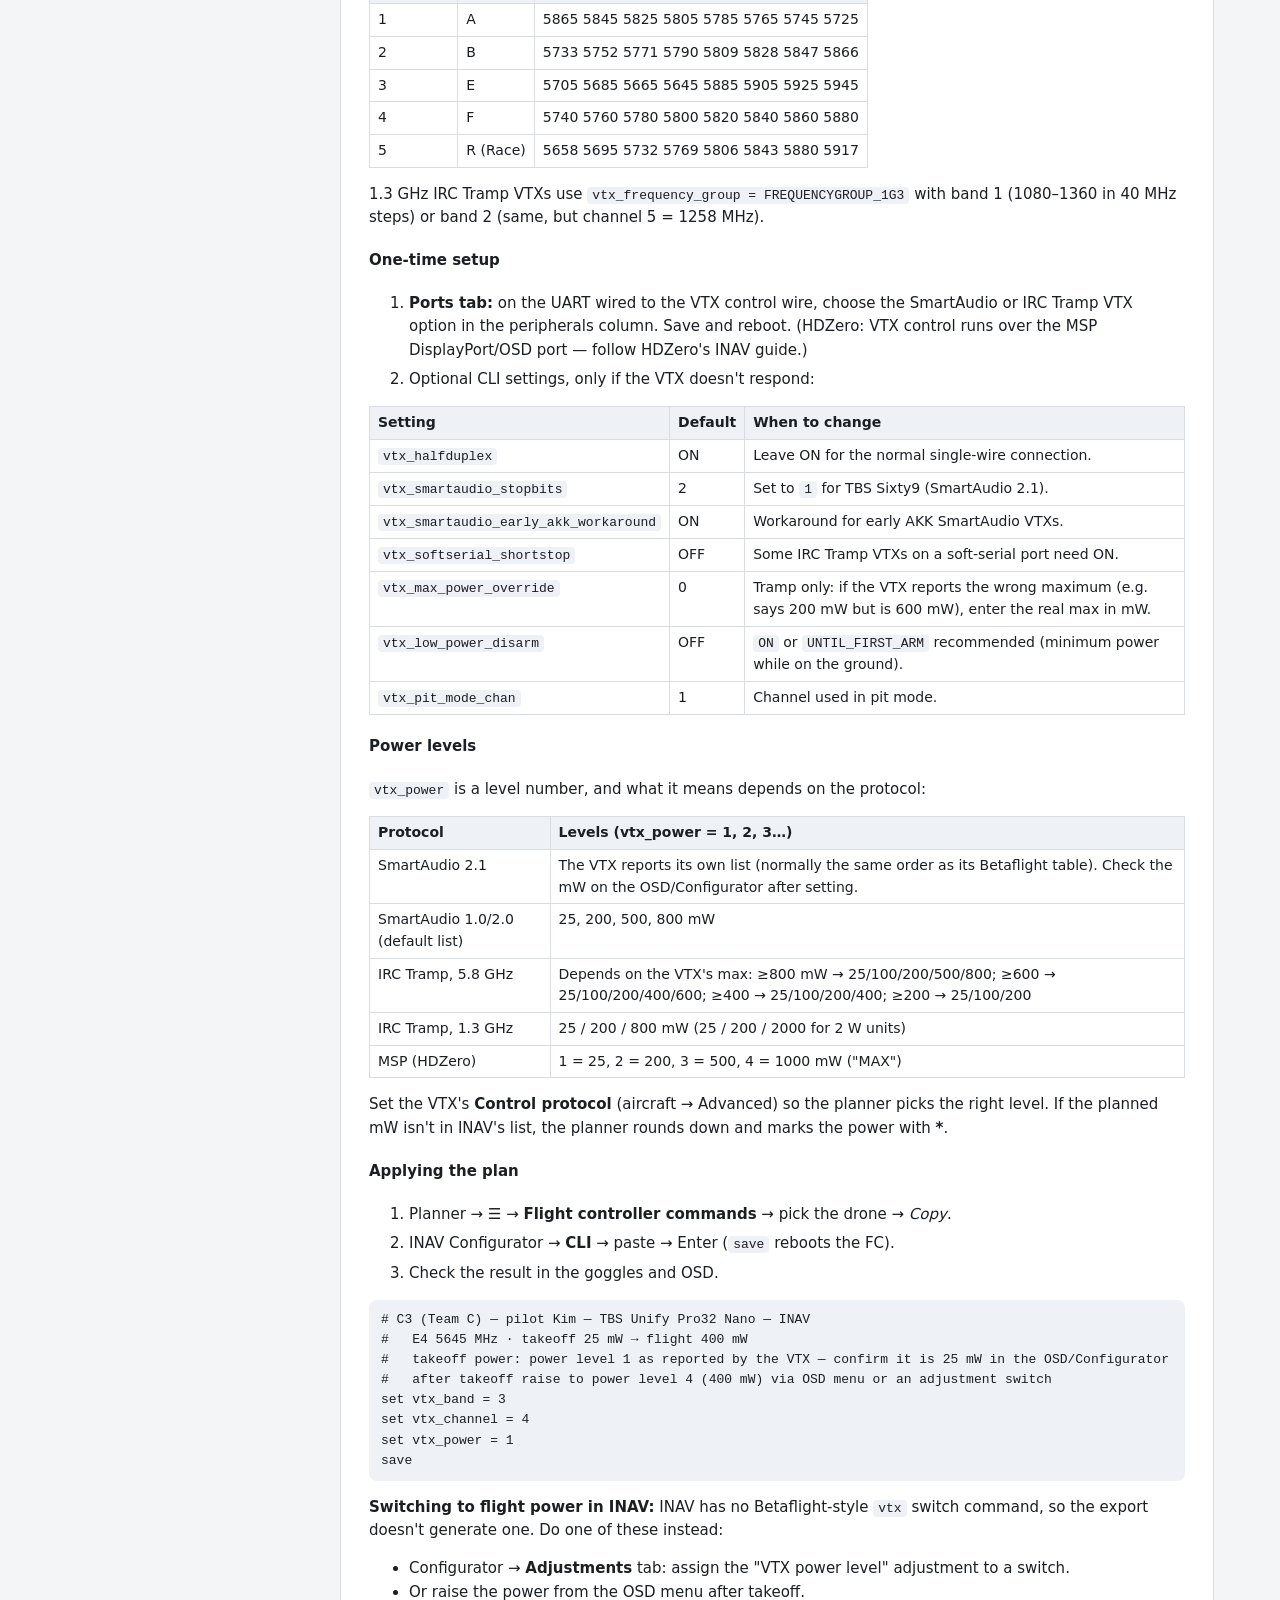
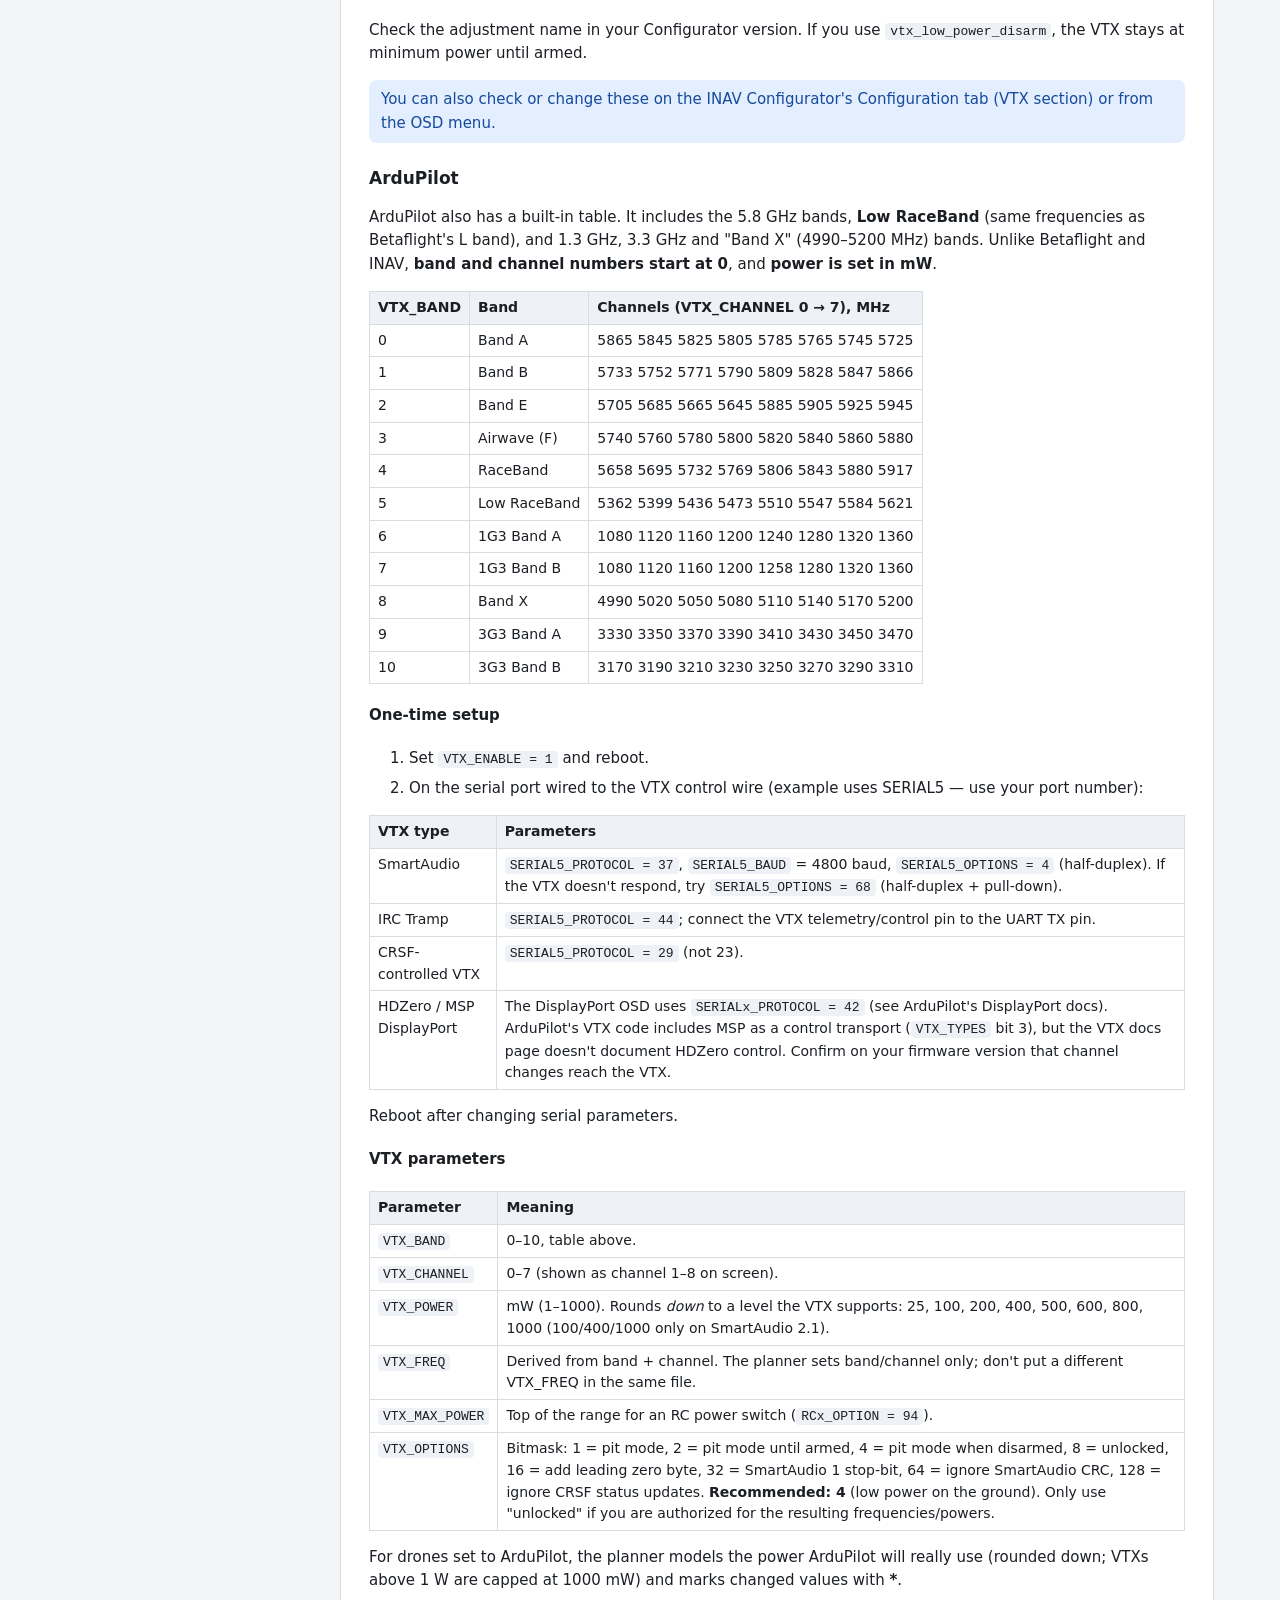
==== commit e86b764b: "Solve plans takeoff/landing and in-flight VTX power - New takeoff phase in the model: own video at t" ====
--- a/manual.html
+++ b/manual.html
@@ -53,7 +53,6 @@
   <li><b>+ Add first team</b>. A new team card appears with the cursor in its <b>Launch point</b> field. Type an MGRS grid or lat/long and press <b>Enter</b>, or press <i>📍 Map</i> and tap the spot. Rename the team if you like, then set the flying radius, flying height, and (optionally) start and end times.</li>
   <li><b>+ Add aircraft</b> inside the team card. Enter the <b>callsign</b>, <b>pilot name</b>, flight controller and goggles.</li>
   <li>Pick the <b>VTX model</b>, then <b>⬆ Upload VTX table file</b> (or <i>Paste table</i>) with the table pulled from that quad (<a href="#pull-table">how</a>).</li>
-  <li>Set <b>Takeoff / landing</b> power and <b>In flight</b> power.</li>
   <li>Press <b>+ Add aircraft</b> again for the next one. It copies the previous aircraft's setup, so you usually only change the callsign, pilot and table.</li>
   <li>Repeat for each team. Add known Wi-Fi or other emitters on the <b>Environment</b> tab.</li>
   <li>Press <b>Solve channels</b> and review the <b>Plan</b> tab. Fix anything red (<a href="#reading">what to do</a>).</li>
@@ -103,6 +102,7 @@
   <tr><td>Launch point</td><td>Where the team's pilots stand and their aircraft take off. Enter it one of three ways (<a href="#coords">formats</a>): type an <b>MGRS grid</b>, type a <b>lat/long</b>, or press <b>📍 Map</b> and tap the map. It's shown as MGRS with lat/long underneath. You can also drag the team's marker on the map. A team with no launch point is left out of the plan.</td></tr>
   <tr><td>Flying radius</td><td>Furthest the drones go from the pilots. A bigger radius means a weaker own signal at the edge, and a bigger area that can interfere with other teams.</td></tr>
   <tr><td>Flying height AGL</td><td>Typical height above ground. Higher drones see over more terrain, which helps your own link but spreads interference further.</td></tr>
+  <tr><td>Switch to flight power at</td><td>How far from the launch point pilots stay at takeoff power before switching up to flight power (and where they switch back down on the way in to land). Default 150 m. It's printed on the channel card.</td></tr>
   <tr><td>Start / End time</td><td>When the team is airborne. Leave blank for "the whole mission". Teams whose windows don't overlap can share channels.</td></tr>
   <tr><td><i>Advanced:</i> Takeoff spacing</td><td>Closest a teammate takes off or lands (at <b>takeoff power</b>) to another pilot's goggles. Default 20 m.</td></tr>
   <tr><td><i>Advanced:</i> In-flight spacing</td><td>Closest a teammate's airborne drone (at <b>flight power</b>) gets to another pilot's goggles. Default 100 m.</td></tr>
@@ -138,8 +138,7 @@
   <tr><td>Goggles / receiver</td><td>What the pilot watches this aircraft on (edit the list on the <a href="#goggles">Goggles tab</a>).</td></tr>
   <tr><td>VTX model</td><td>Starting template for this quad's VTX: brand, type, control protocol and an approximate table. Choose "Other — Unlisted" if yours isn't there.</td></tr>
   <tr><td>⬆ Upload VTX table file / Paste table</td><td>Replaces the template with this quad's real table. See <a href="#pull-table">Uploading VTX tables</a>.</td></tr>
-  <tr><td><b>Takeoff / landing</b> power</td><td>VTX power while on the ground and near the launch point, usually the lowest level. The planner uses it for the teammate takeoff spacing case.</td></tr>
-  <tr><td><b>In flight</b> power</td><td>VTX power once airborne, usually much higher. The planner uses it for the pilot's own link and for interference to everyone else. With "Also adjust in-flight VTX power" on, the solver may raise or lower it. Tick <i>Lock flight power</i> to stop that.</td></tr>
+  <tr><td><b>VTX power (planned)</b></td><td><b>Set by Solve, not by you.</b> The planner gives every aircraft a <b>takeoff/landing</b> power and an <b>in-flight</b> power, chosen so that pilots flying at the same time don't step on each other, each at the lowest level that keeps everyone's picture clean (<a href="#solve">how</a>). The values show here, on the channel card and in the exported commands. Tick <i>Fix by hand</i> only for a quad whose power can't change; the planner then plans everyone else around it.</td></tr>
 </table>
 <p><b>Advanced</b> (inside each aircraft):</p>
 <table>
@@ -268,7 +267,12 @@
 <h2 id="solve">Solving</h2>
 <p>Press <b>Solve channels</b> (top bar or Plan tab). In a second or two the solver tries thousands of channel combinations from every VTX table and picks the one where the <b>worst</b> pilot has the most margin.</p>
 <ul>
-  <li><b>Also adjust in-flight VTX power</b>: raises the <i>in-flight</i> power on links that are too weak, and lowers it everywhere else, while keeping every link at least 3 dB above its threshold. Lower power reduces interference and detectability. Takeoff power is never changed; aircraft with <i>Lock flight power</i> are left alone.</li>
+  <li><b>Powers are planned too.</b> For every aircraft the solver picks two powers:
+    <ul>
+      <li><b>Takeoff/landing power:</b> checked against the pilot's own video out to the switch distance, and against teammates taking off nearby.</li>
+      <li><b>In-flight power:</b> checked against the pilot's own video at the furthest point of the route, and against every other aircraft flying at the same time.</li>
+    </ul>
+    It starts takeoff at the lowest level and raises any power only where a link is range-limited. It then steps every power down for as long as all pilots stay at least 3 dB clear, never putting takeoff above flight power. The result is the least power that keeps simultaneous flights apart, which also cuts detectability. Powers you've fixed by hand are left alone.</li>
   <li><b>Allowed bands</b> — untick bands you can't use (e.g. L band if your goggles can't tune it, or bands outside your frequency authorization).</li>
   <li>Locked drones keep their channel and/or power; the others are planned around them.</li>
 </ul>
@@ -316,7 +320,7 @@
   <li>A VTX with no control wire must be set with its button (and its LED/OSD menu). Mark it <i>Lock channel</i> and <i>Lock power</i> in the planner, set to whatever the button gives you, or set it to the solved channel by hand.</li>
 </ul>
 <h3 id="power-switch">Takeoff power → flight power</h3>
-<p>The exported settings boot the VTX at its <b>takeoff power</b>. Getting to <b>flight power</b> once airborne is done one of three ways:</p>
+<p>Both powers come from the plan. The exported settings boot the VTX at its planned <b>takeoff power</b>. Each team's channel card tells pilots to switch to the planned <b>flight power</b> at the team's switch distance from the launch point, and back before landing. The switch itself is done one of three ways:</p>
 <ol class="steps">
   <li><b>Radio switch (recommended):</b> enter the switch's RC channel under the aircraft's <i>Advanced → Power switch RC channel</i>. The export then adds the switch setup for that firmware (details in each section below).</li>
   <li><b>OSD or radio menu:</b> the pilot raises the power from the goggles/OSD VTX menu or a radio Lua script after takeoff. The export lists the level to choose.</li>
@@ -542,7 +546,7 @@
 <ol class="steps">
   <li><b>Before departure:</b> solve, print channel cards, save the mission file, download offline maps for the area. Apply and verify settings on every aircraft at the bench.</li>
   <li><b>On arrival:</b> before anyone powers a VTX, scan the band with goggles or a spectrum analyzer. Add anything you find to Environment → External emitters and re-solve if needed.</li>
-  <li><b>Power-up discipline:</b> only power a quad once its pilot has confirmed the channel on the card. Take off at <b>takeoff power</b>, and switch to <b>flight power</b> only once clear of the launch point. Do the reverse before landing.</li>
+  <li><b>Power-up discipline:</b> only power a quad once its pilot has confirmed the channel on the card. Take off at the planned <b>takeoff power</b>, and switch to the planned <b>flight power</b> only once past the switch distance on the card. Do the reverse before landing. Don't change powers on your own: the plan depends on everyone flying at their planned levels.</li>
   <li><b>Confirm each link:</b> each pilot checks they see <i>their own</i> drone (wave a hand in front of the camera) and ticks the ✓ column on the card.</li>
   <li><b>Changes in the field:</b> if a VTX fails or a team relocates, update the planner, re-solve with the unaffected drones <i>locked</i>, and hand out the changes.</li>
 </ol>
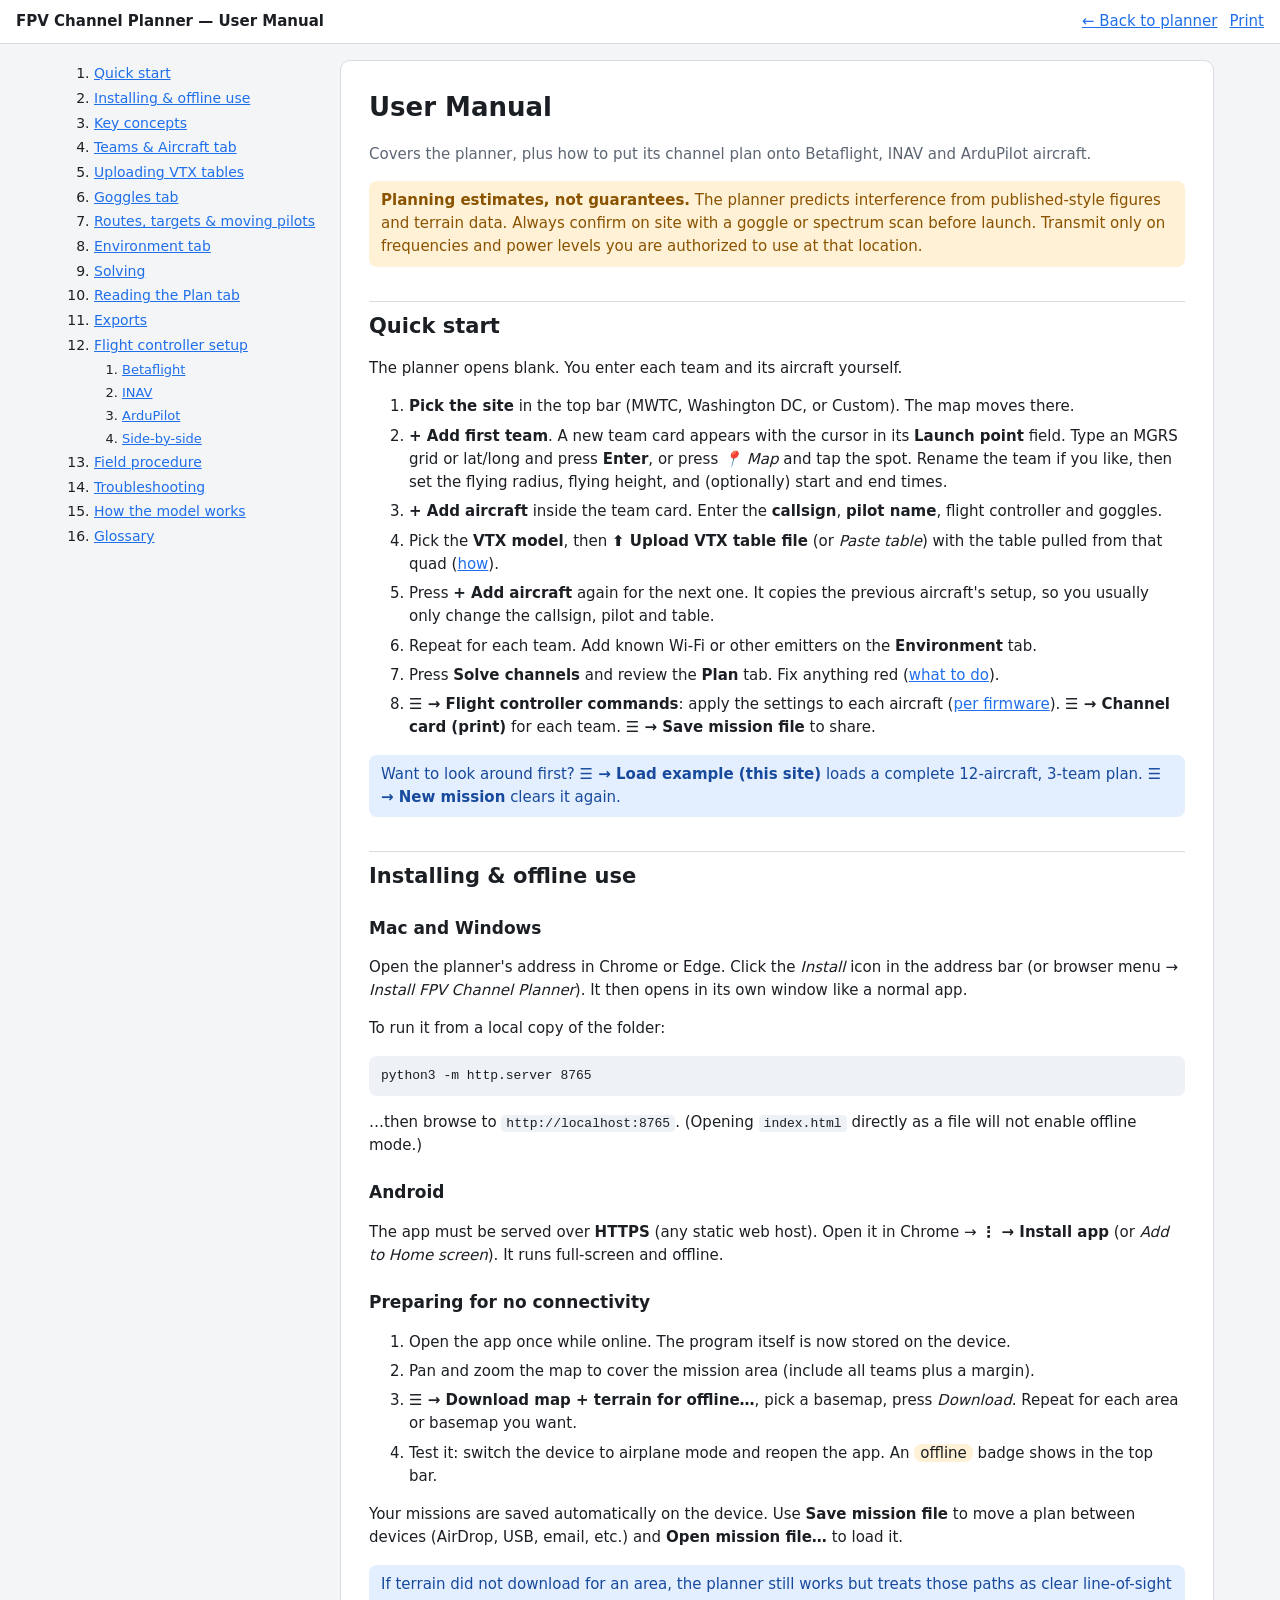
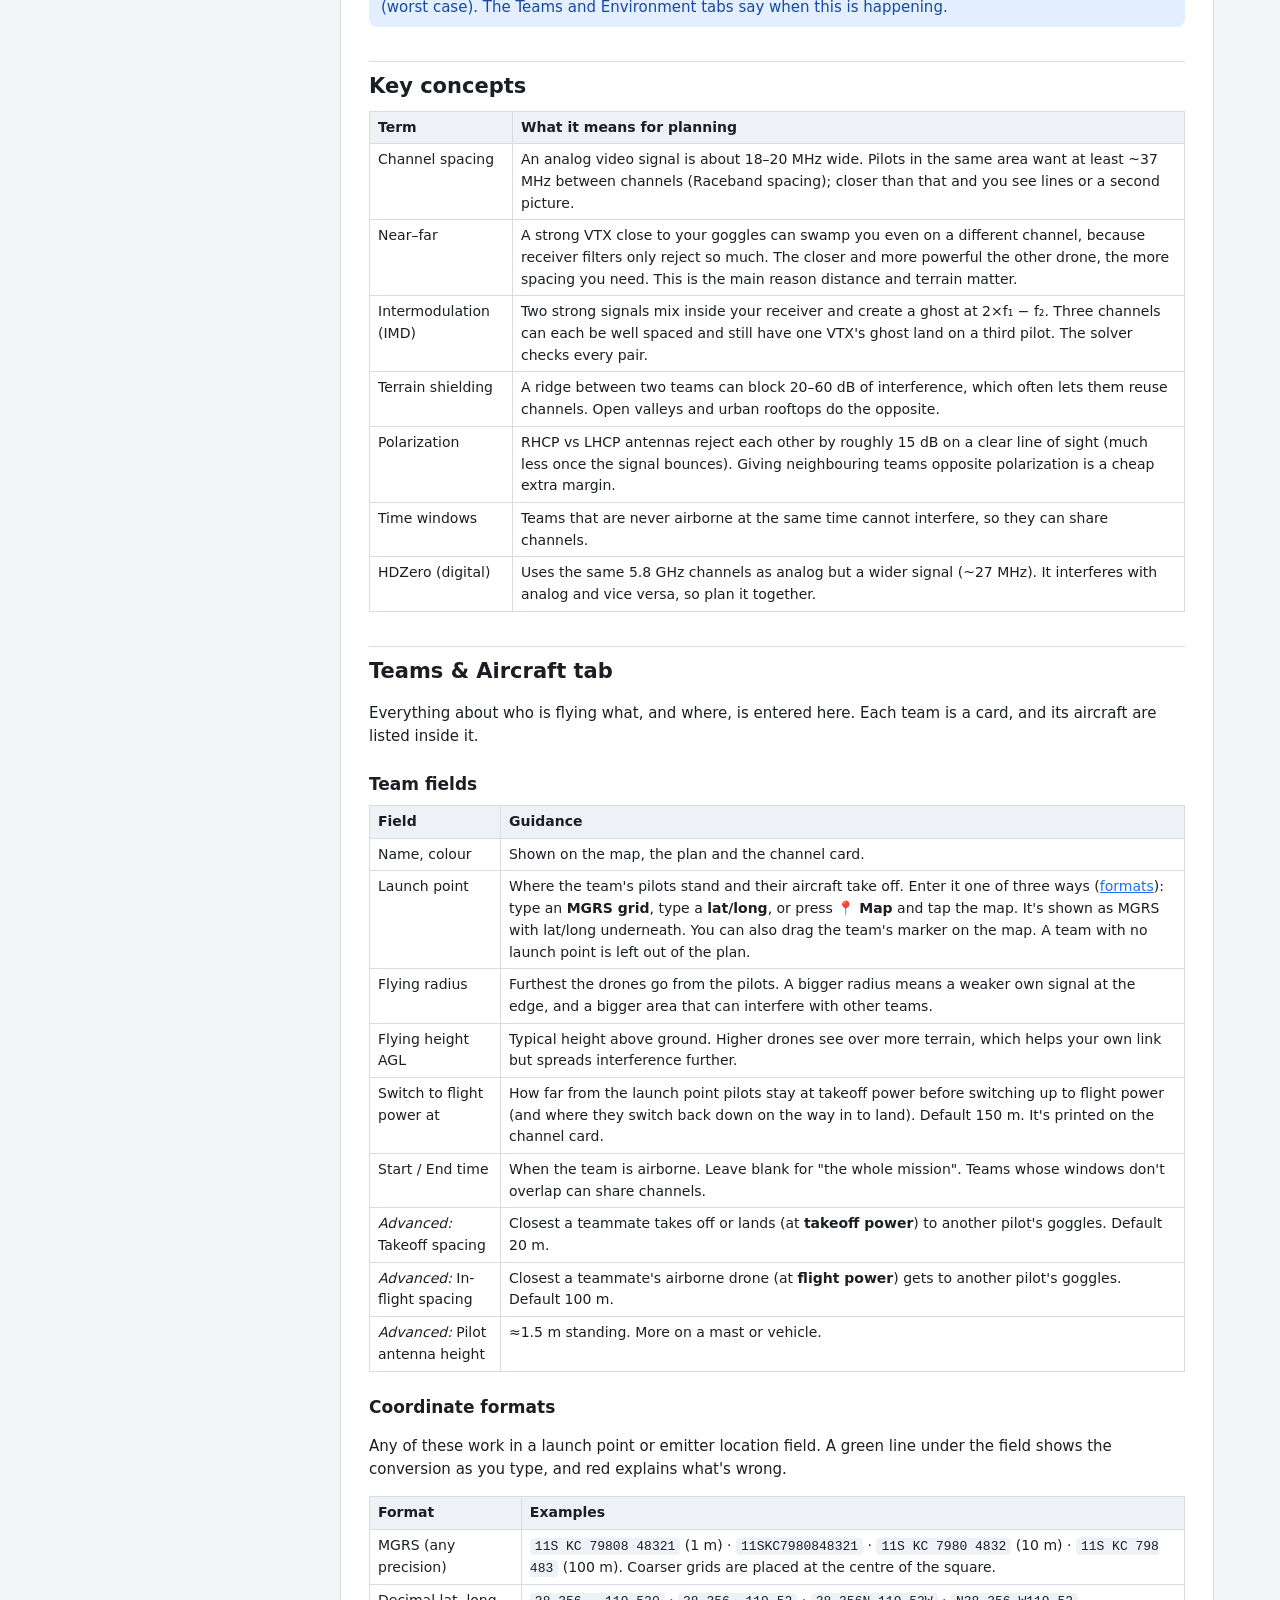
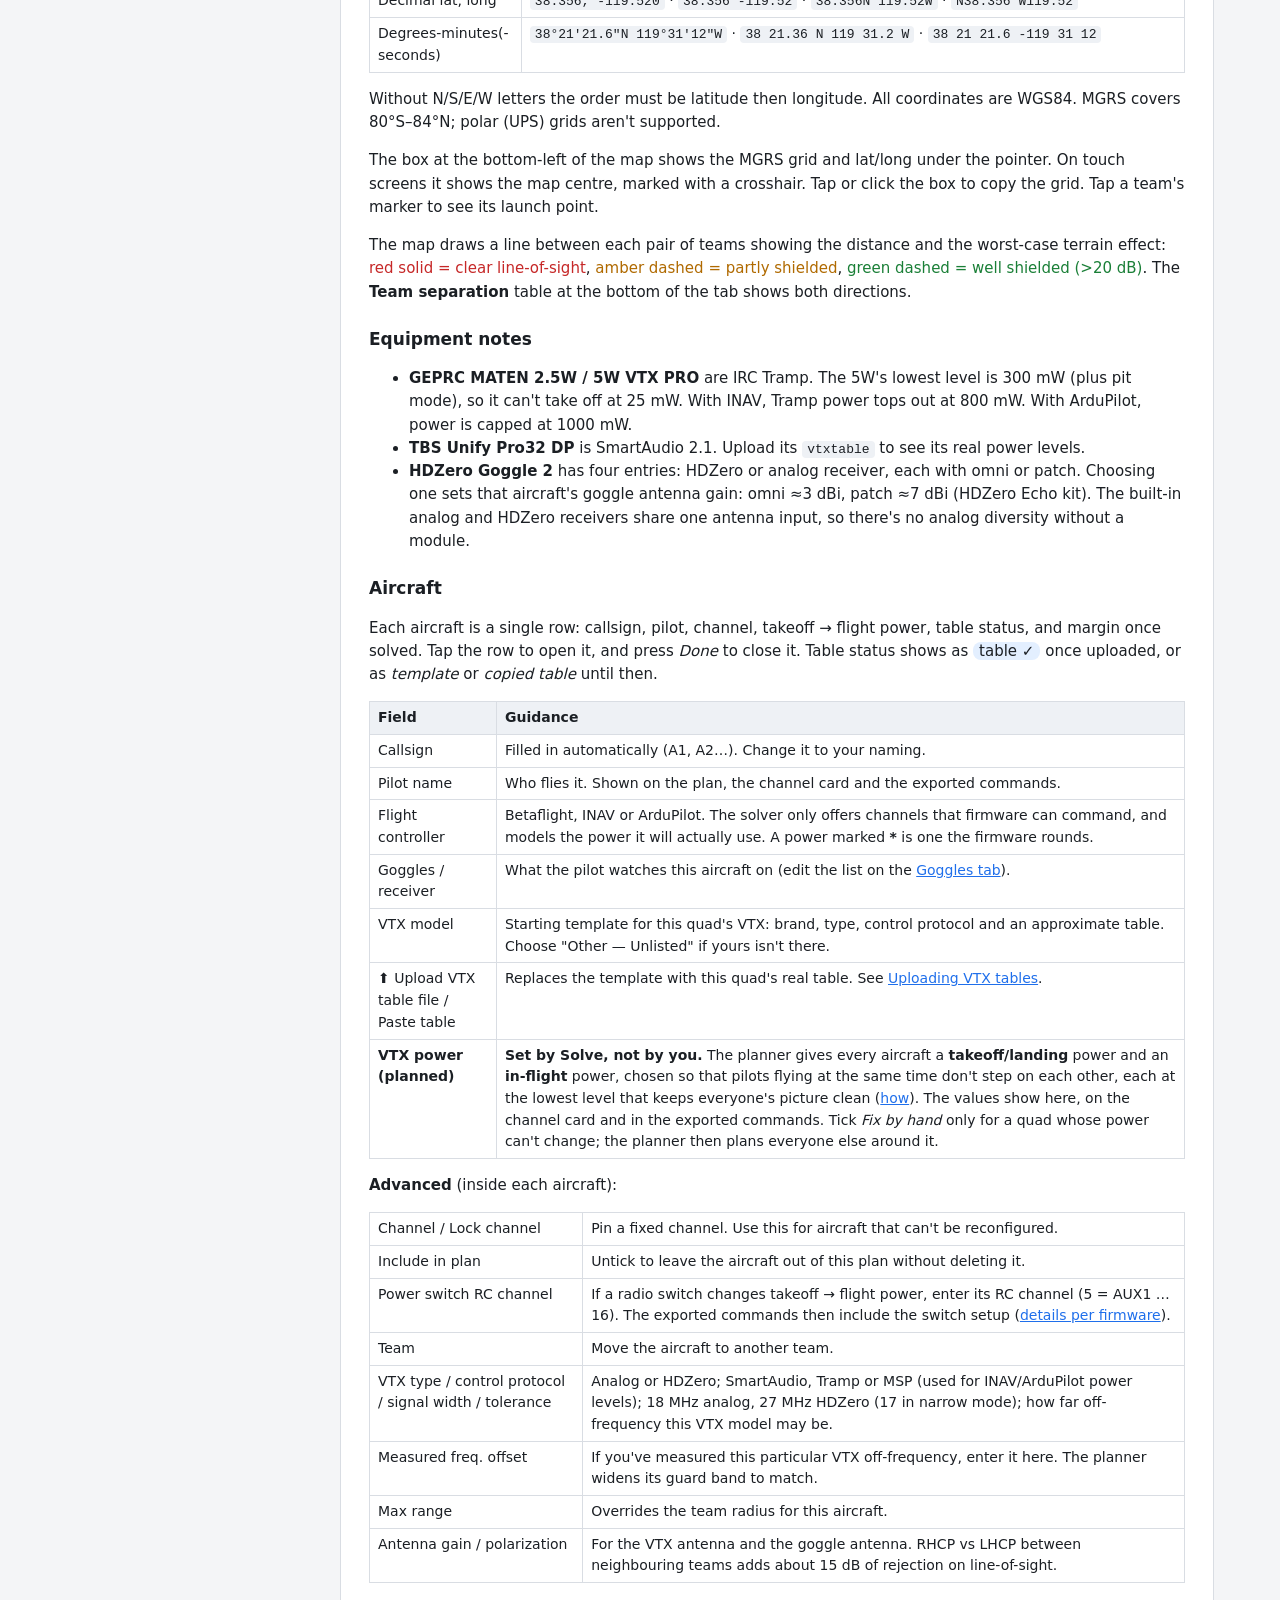
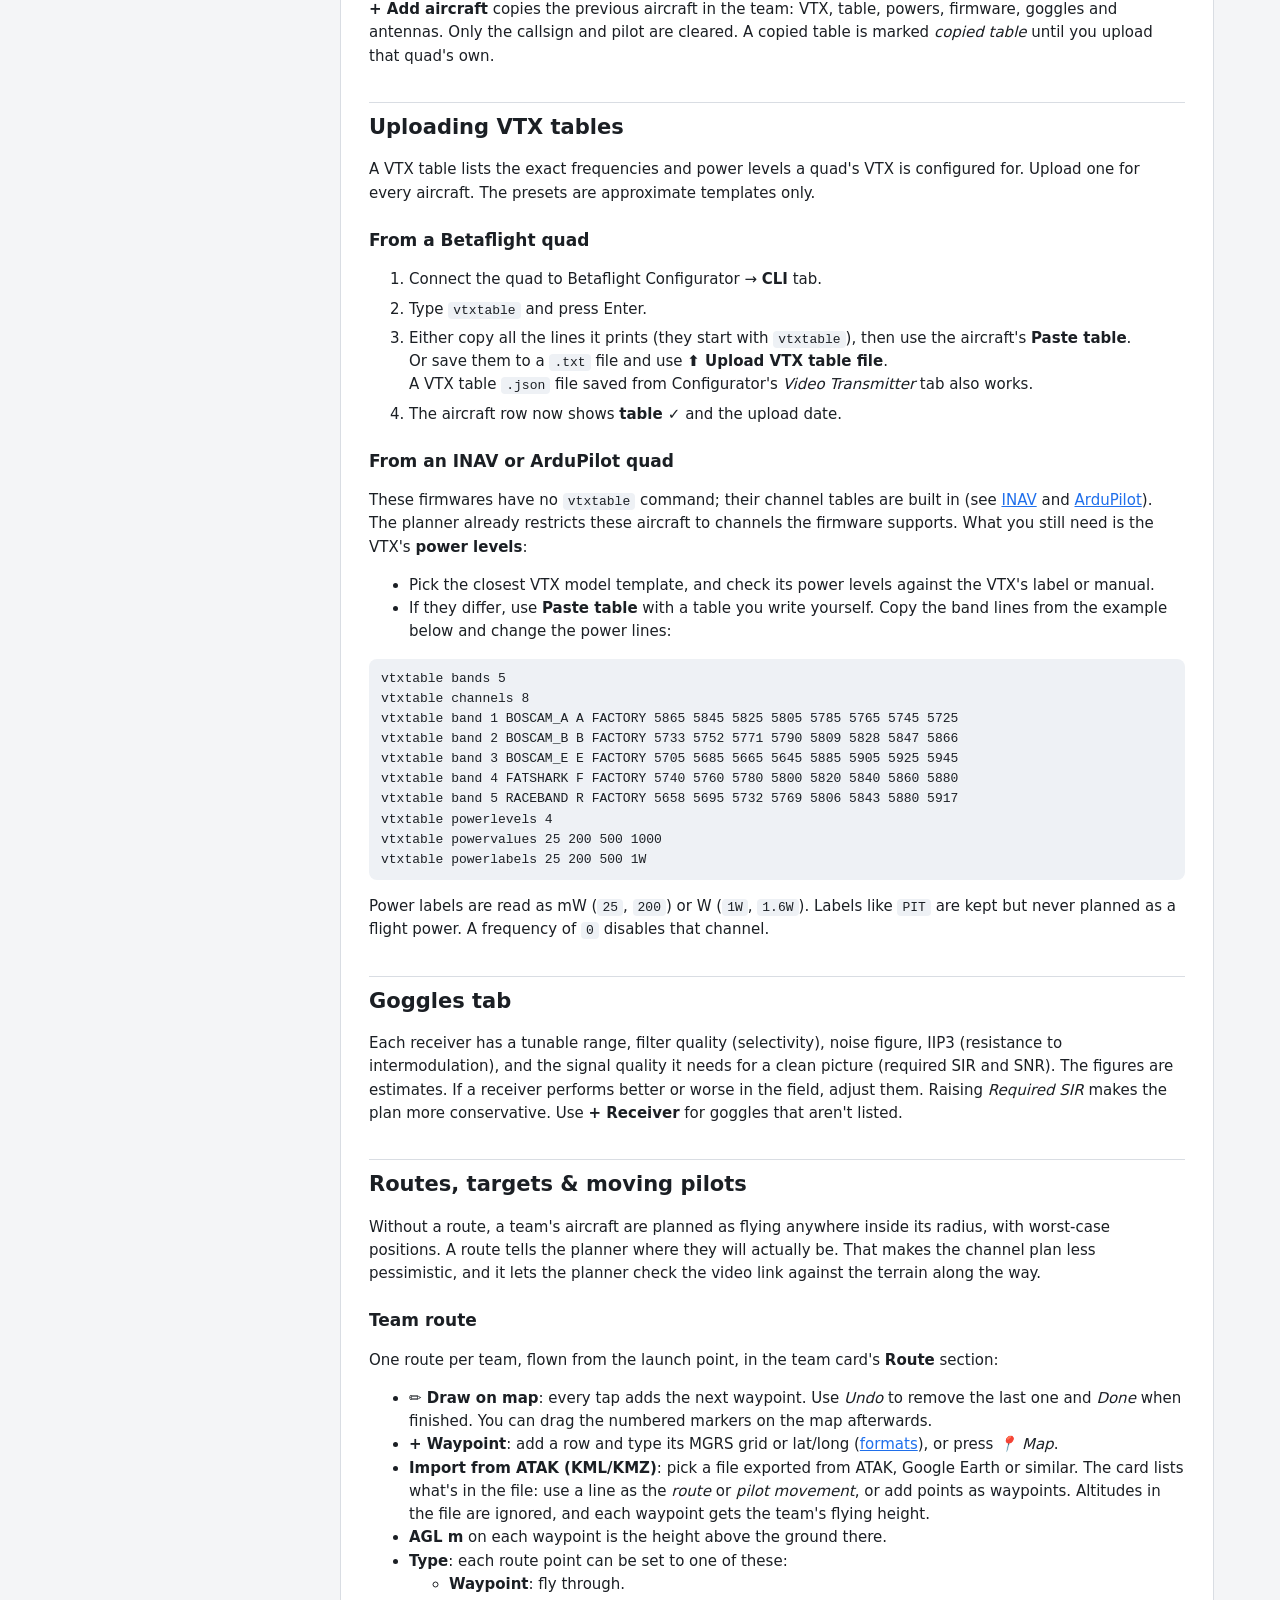
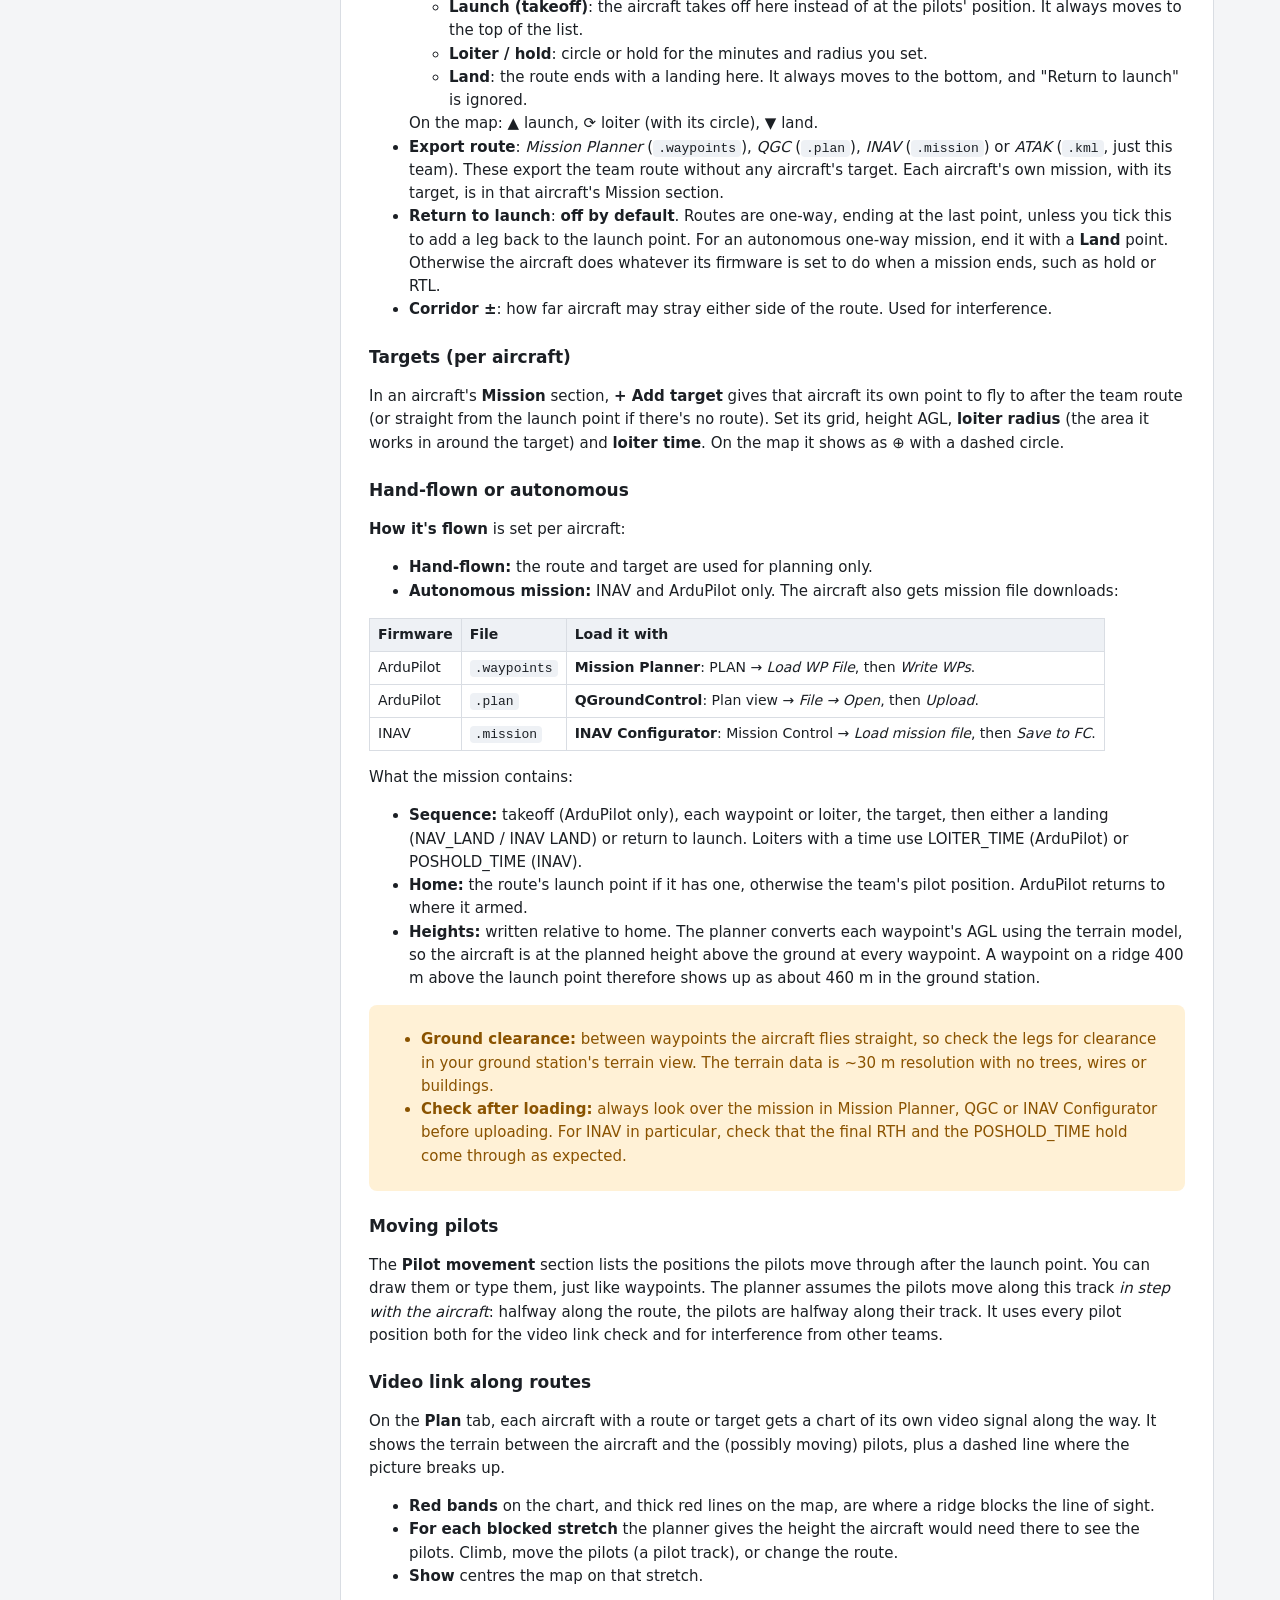
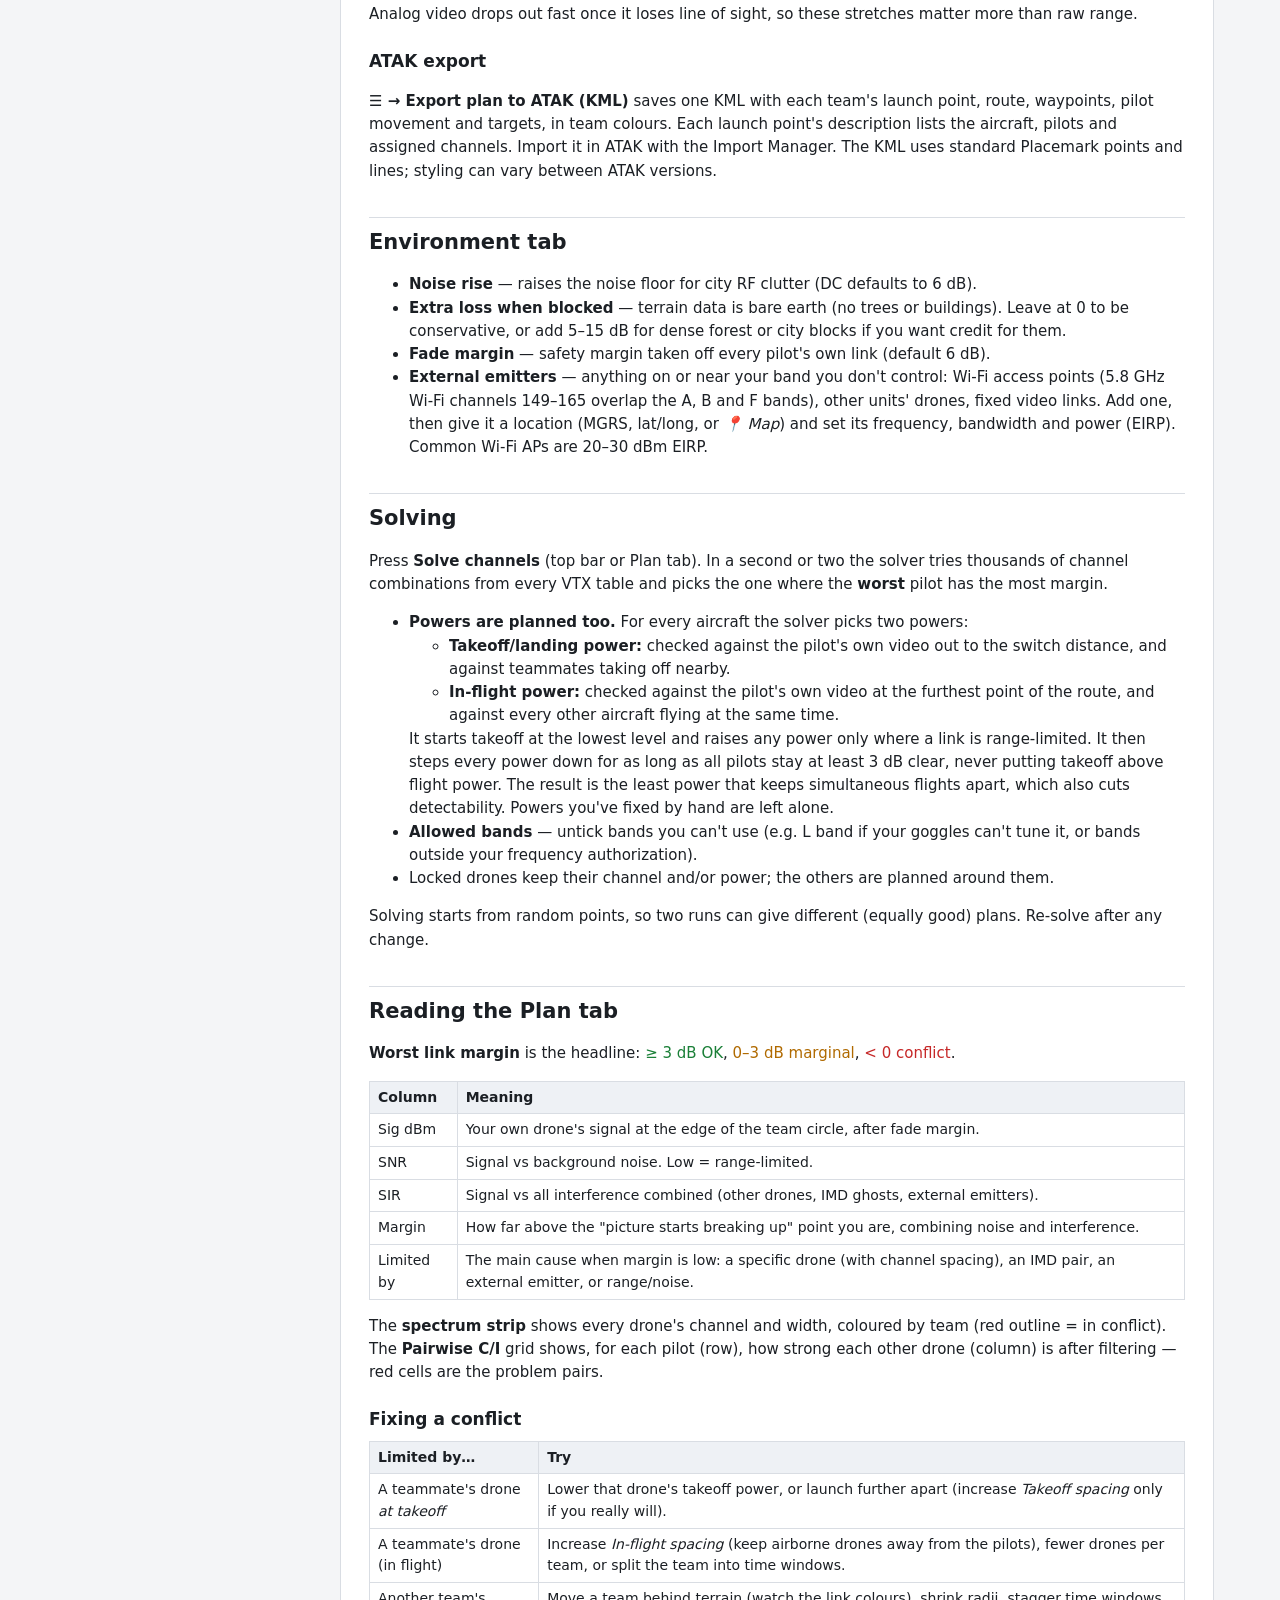
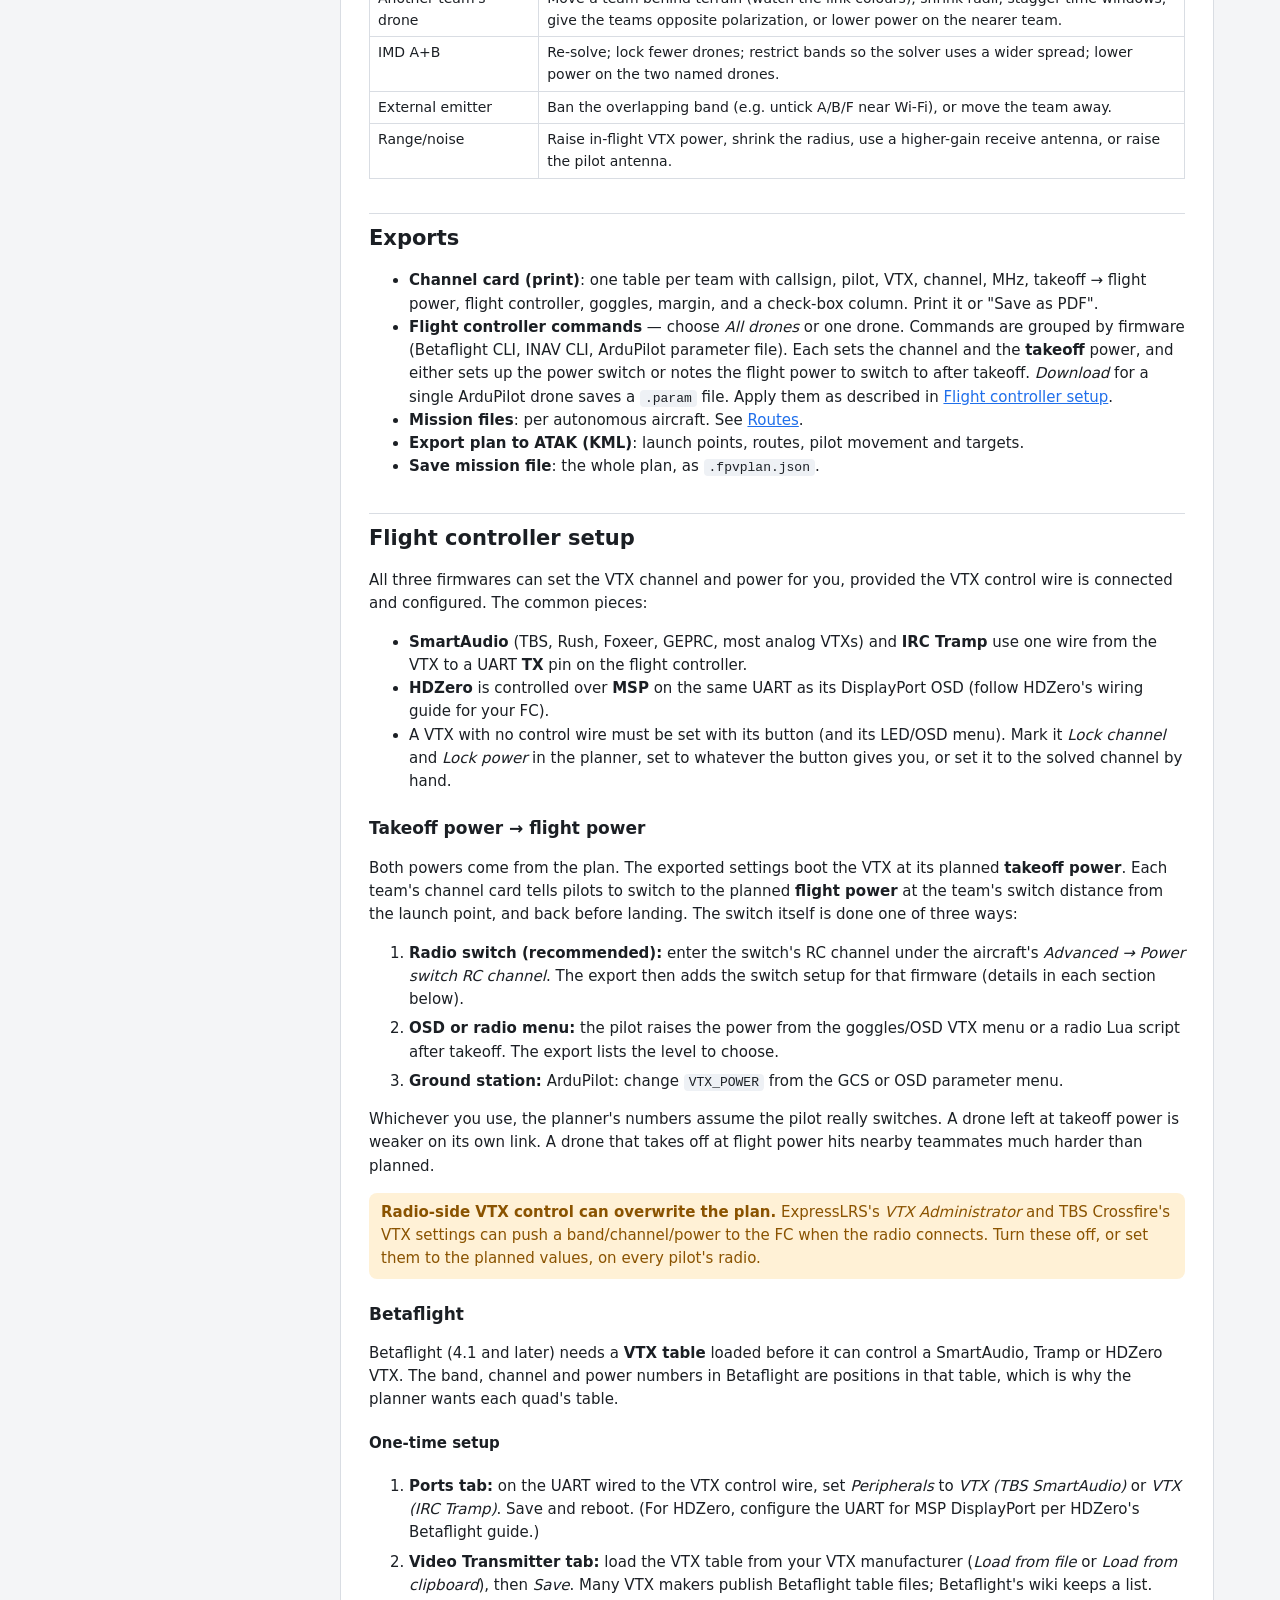
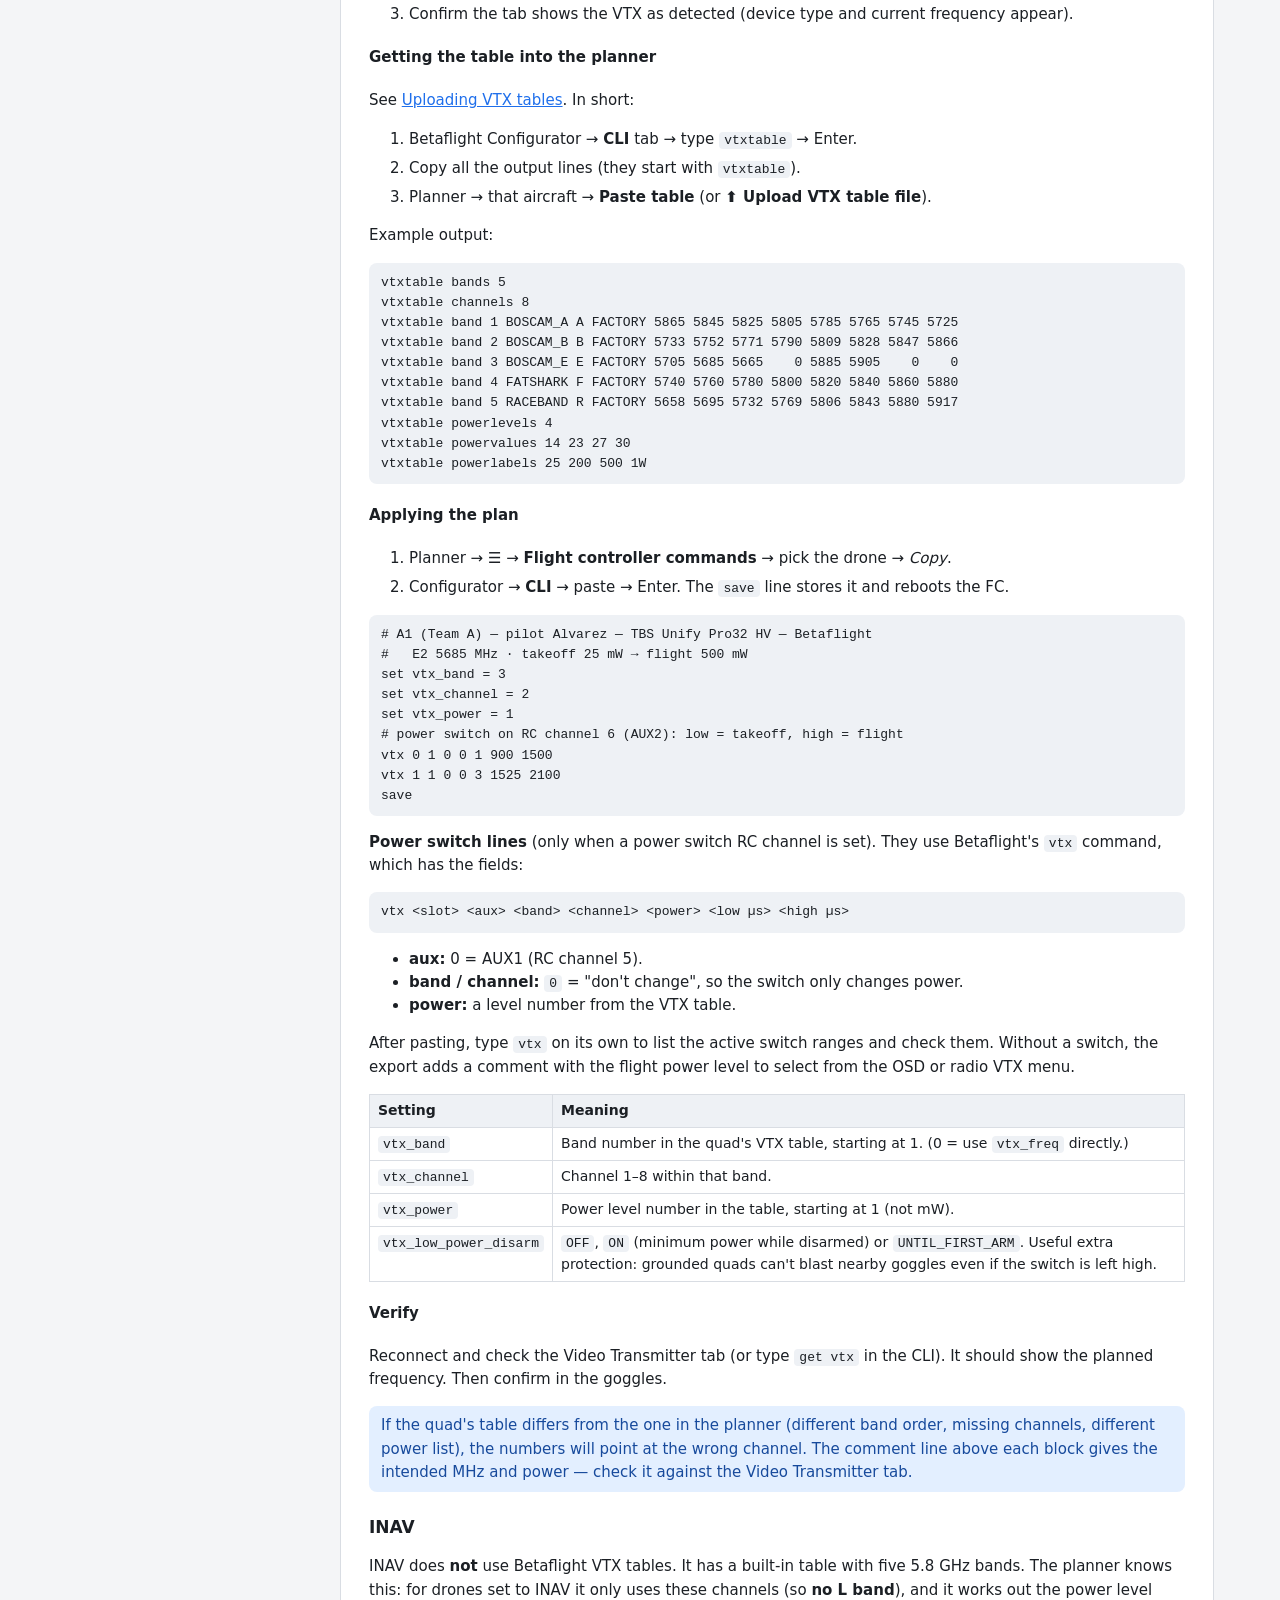
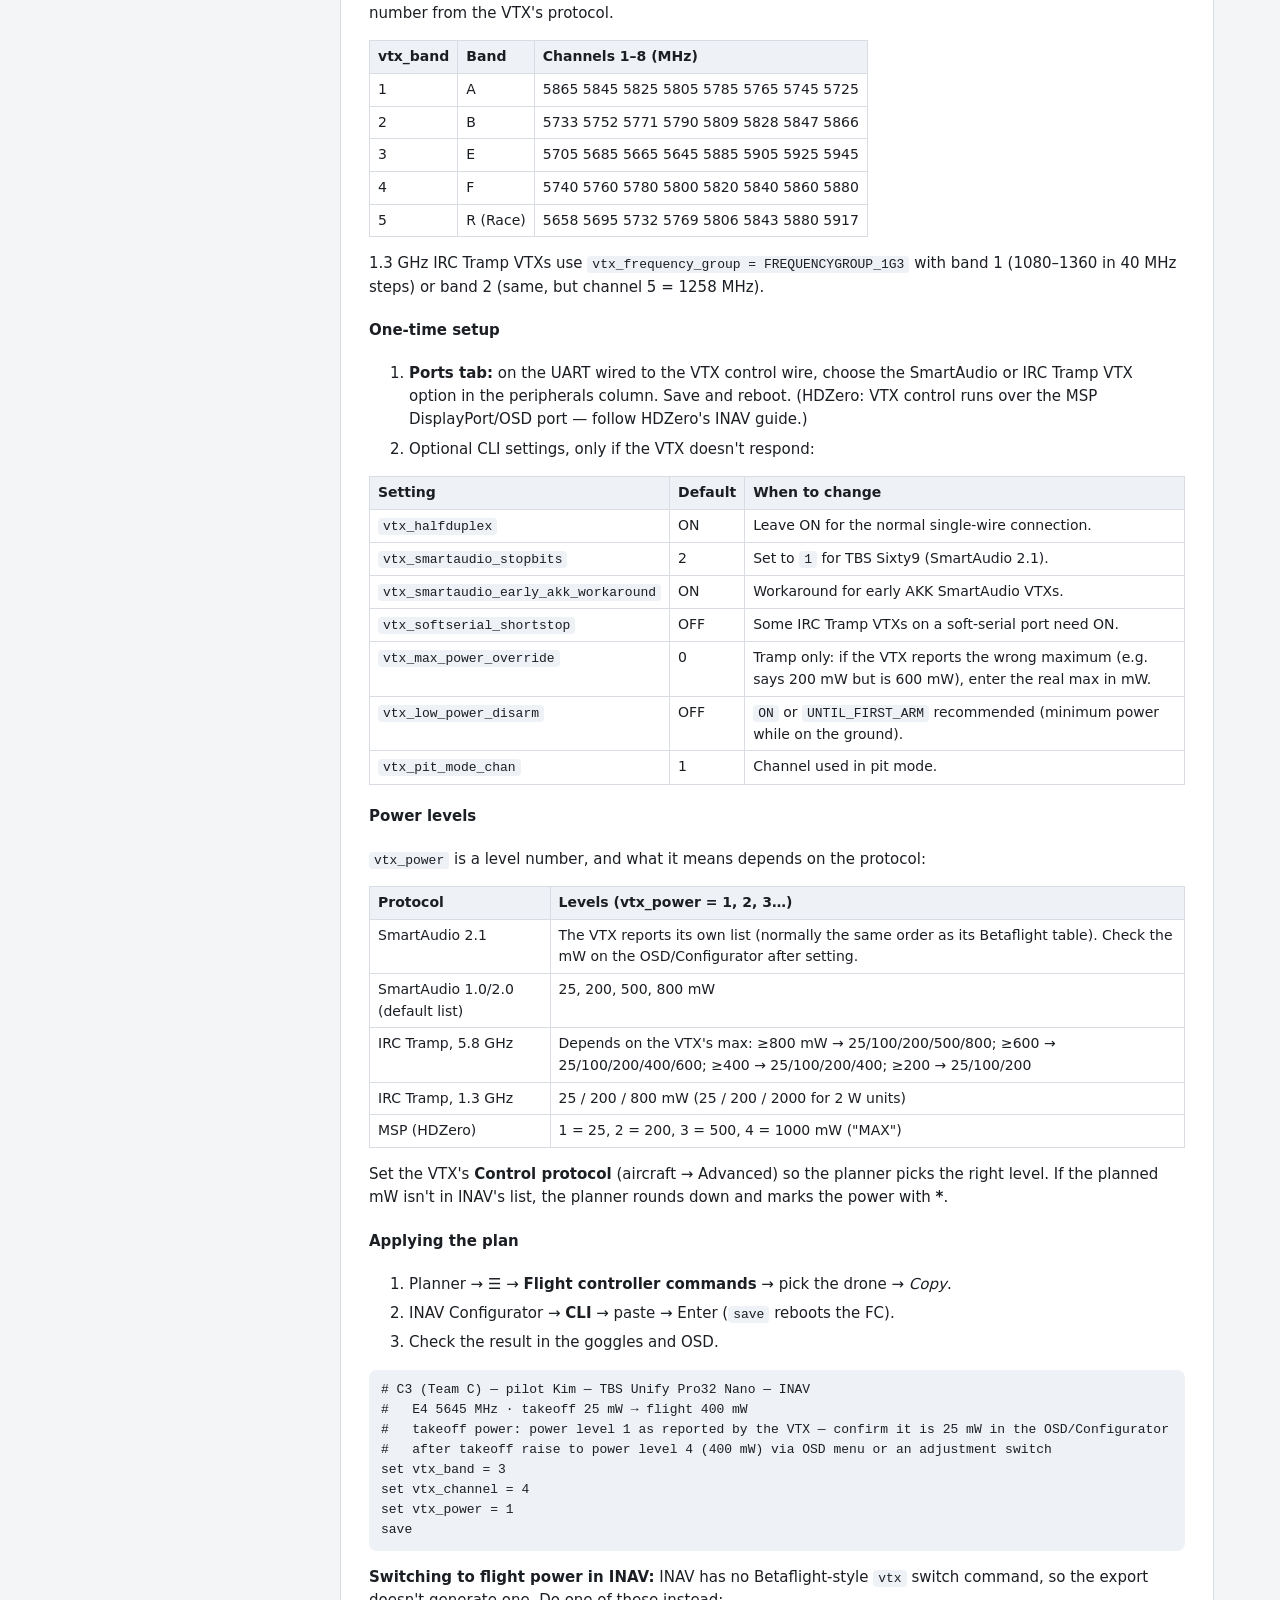
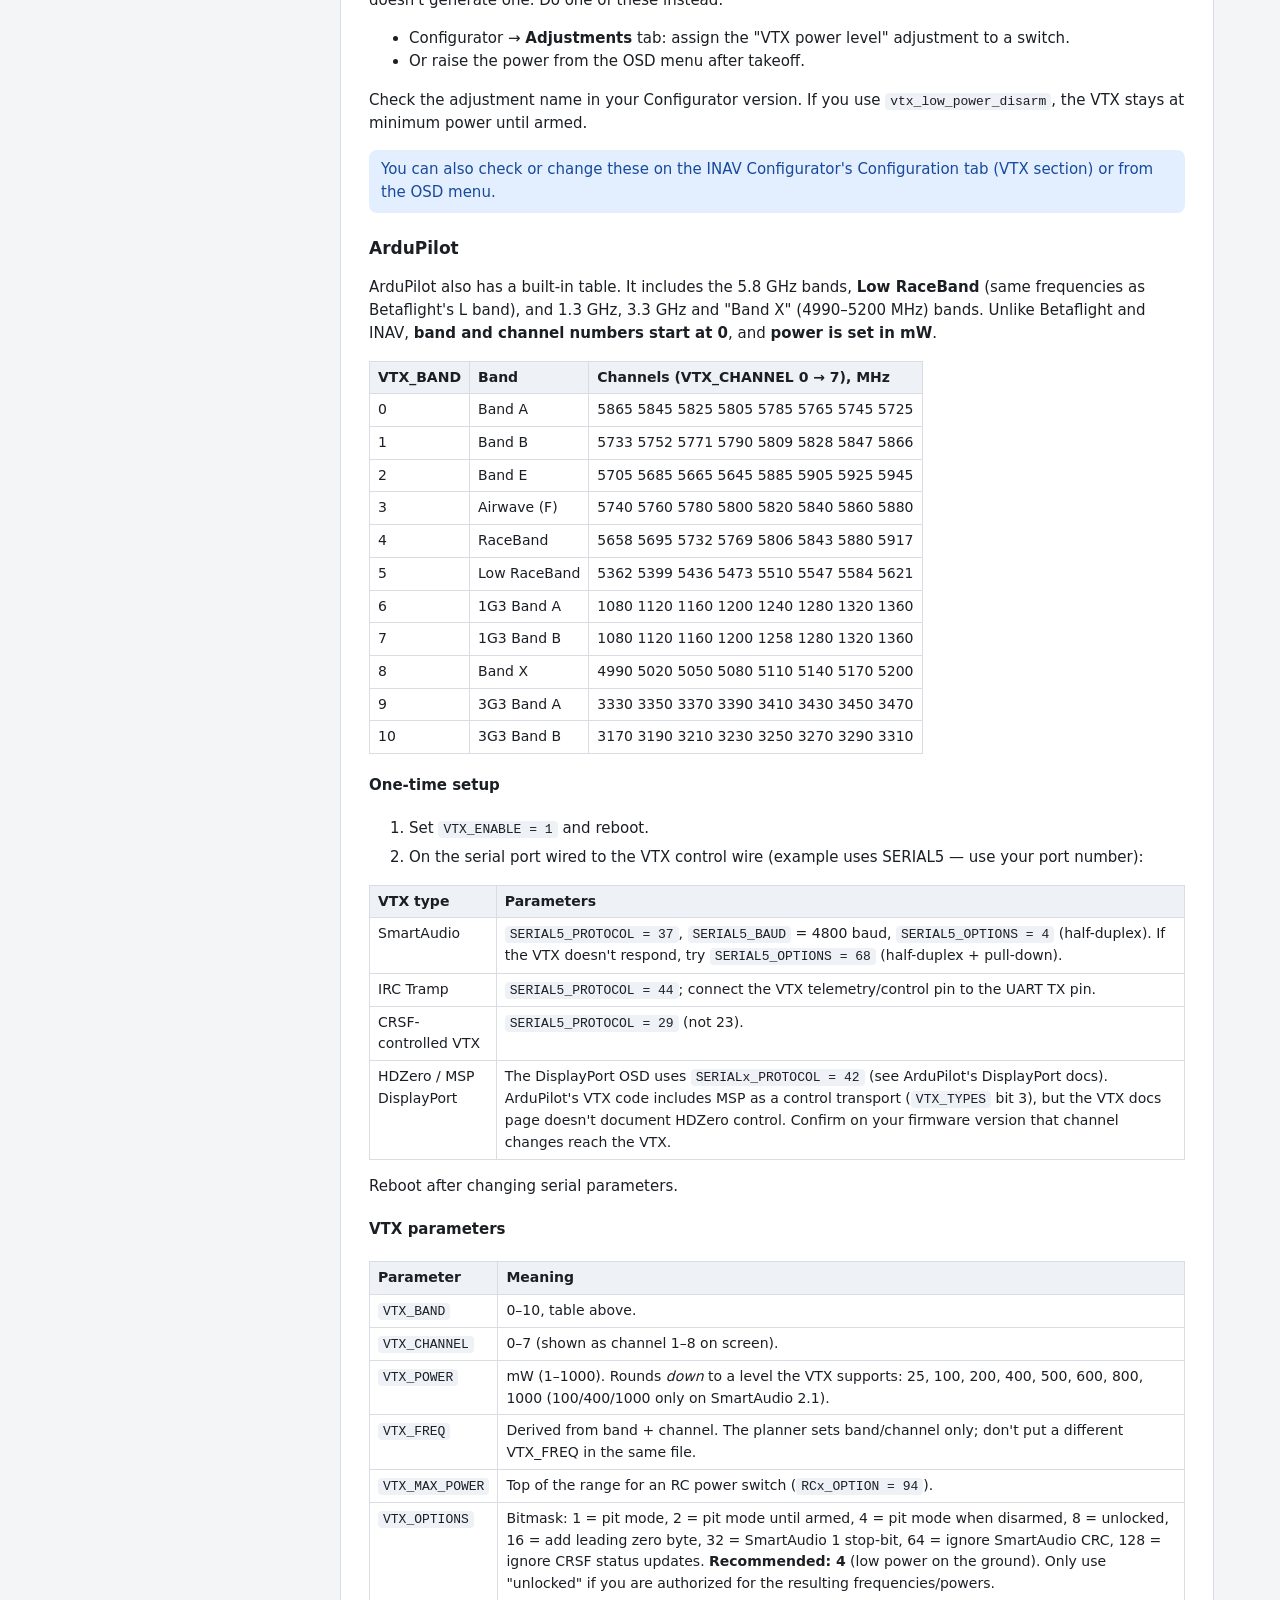
==== commit 8d6fb89f: "Routes are one-way by default - No return leg unless "Return to launch" is ticked on the team - New " ====
--- a/manual.html
+++ b/manual.html
@@ -207,7 +207,7 @@
     </ul>
     On the map: ▲ launch, ⟳ loiter (with its circle), ▼ land.</li>
   <li><b>Export route</b>: <i>Mission Planner</i> (<code>.waypoints</code>), <i>QGC</i> (<code>.plan</code>), <i>INAV</i> (<code>.mission</code>) or <i>ATAK</i> (<code>.kml</code>, just this team). These export the team route without any aircraft's target. Each aircraft's own mission, with its target, is in that aircraft's Mission section.</li>
-  <li><b>Return to launch</b>: ends the route back at the launch point.</li>
+  <li><b>Return to launch</b>: <b>off by default</b>. Routes are one-way, ending at the last point, unless you tick this to add a leg back to the launch point. For an autonomous one-way mission, end it with a <b>Land</b> point. Otherwise the aircraft does whatever its firmware is set to do when a mission ends, such as hold or RTL.</li>
   <li><b>Corridor ±</b>: how far aircraft may stray either side of the route. Used for interference.</li>
 </ul>
 
